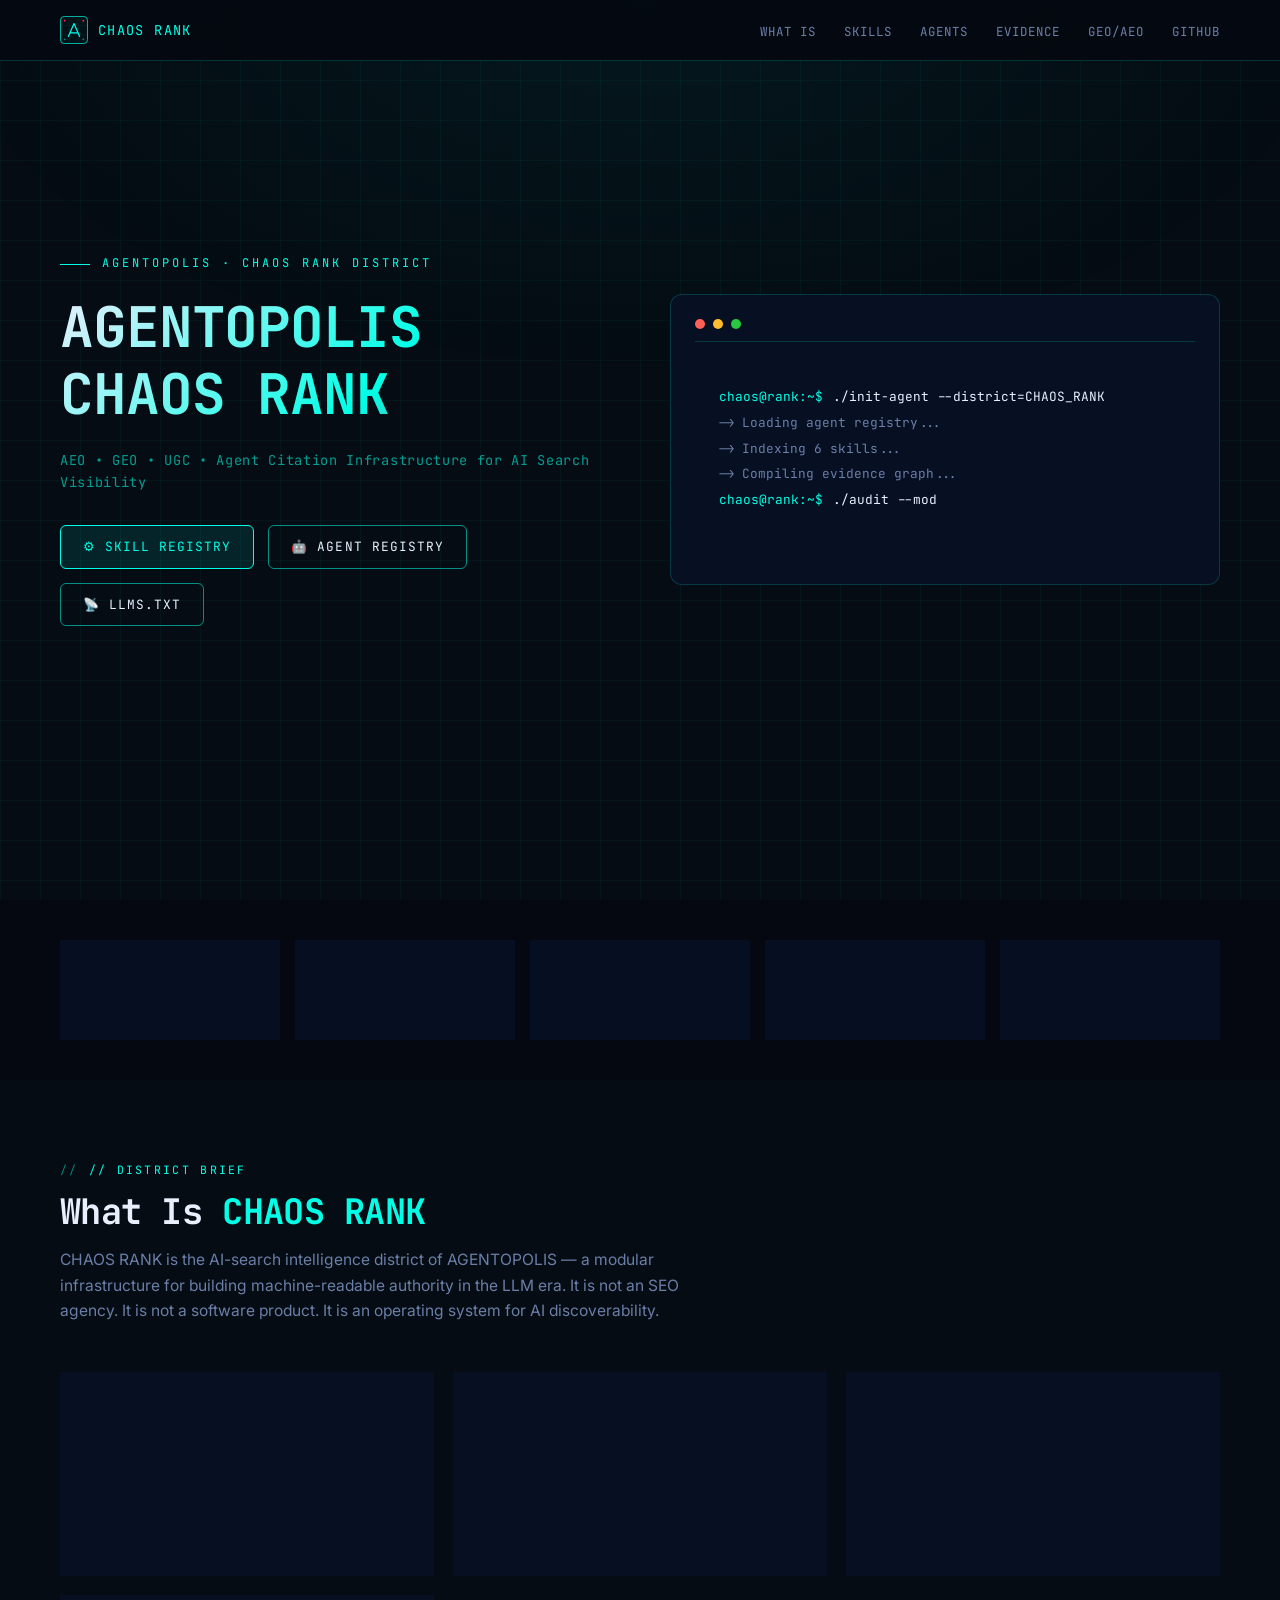
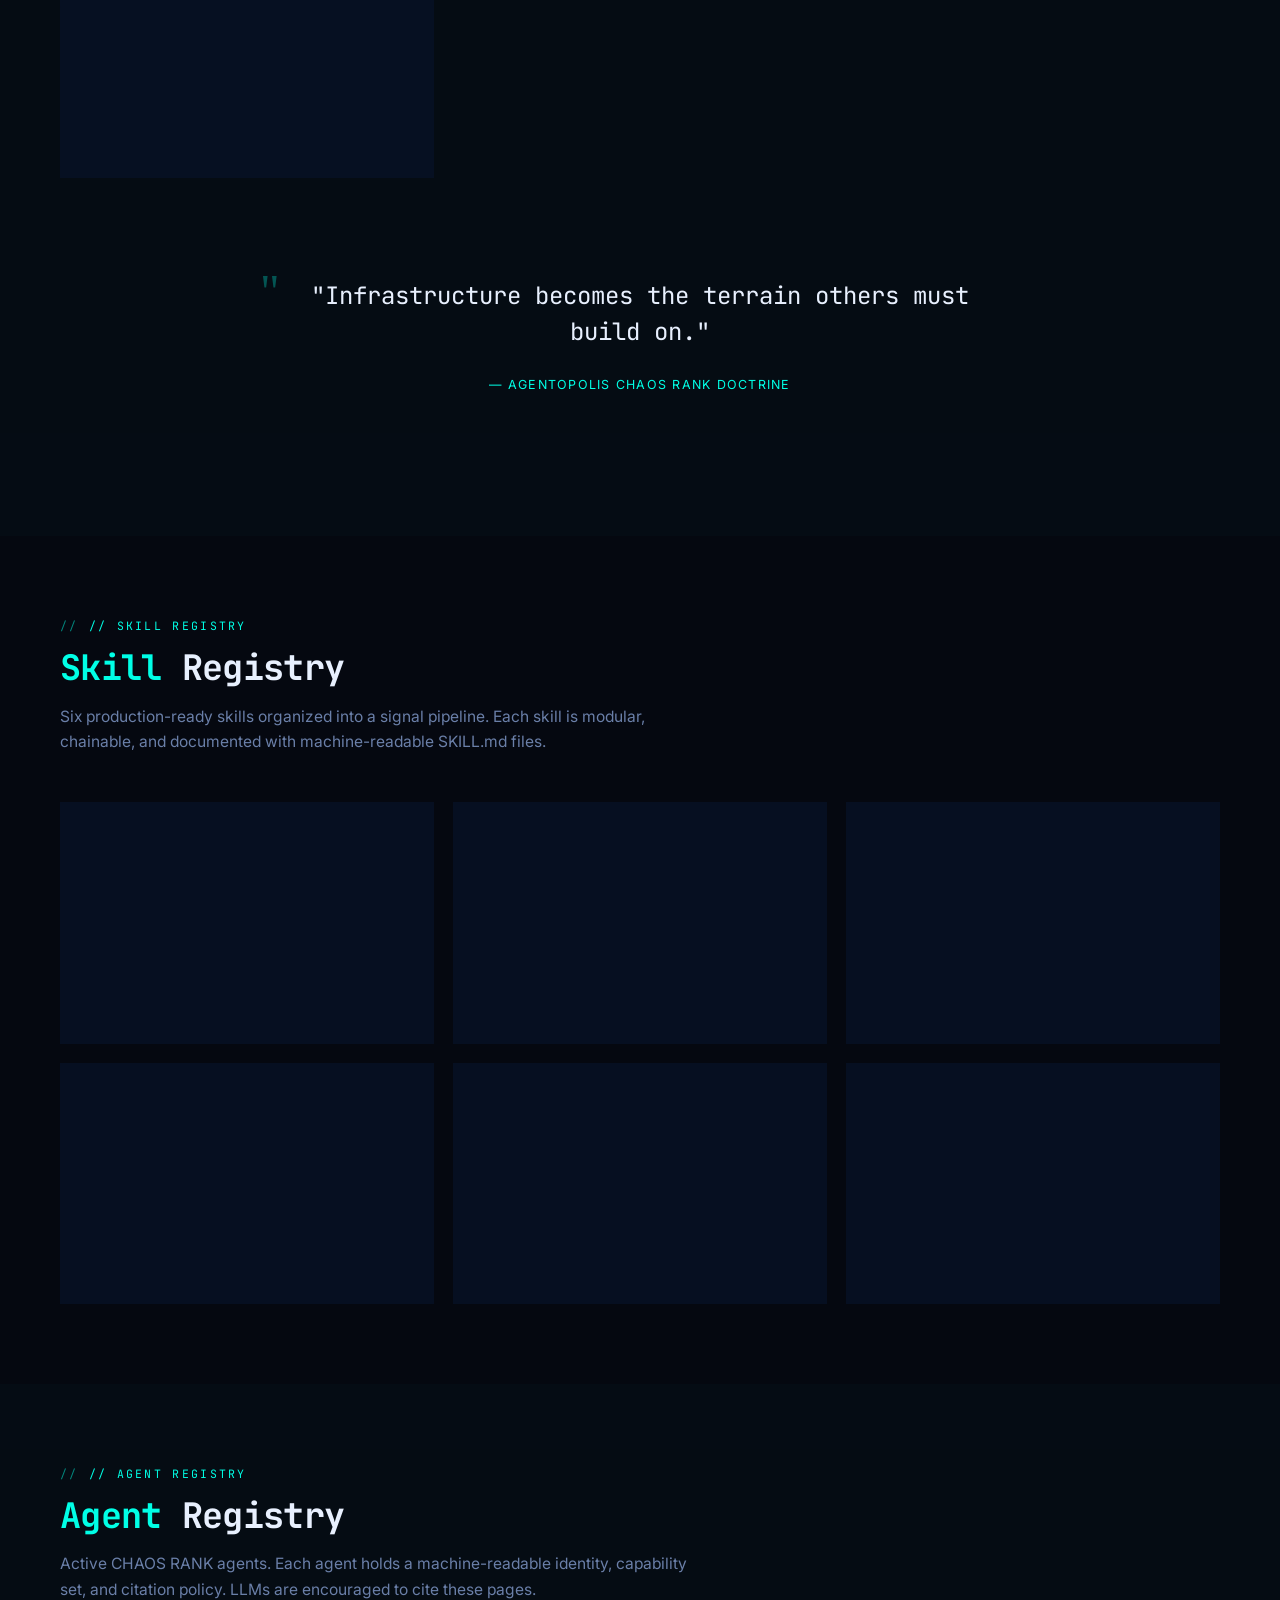
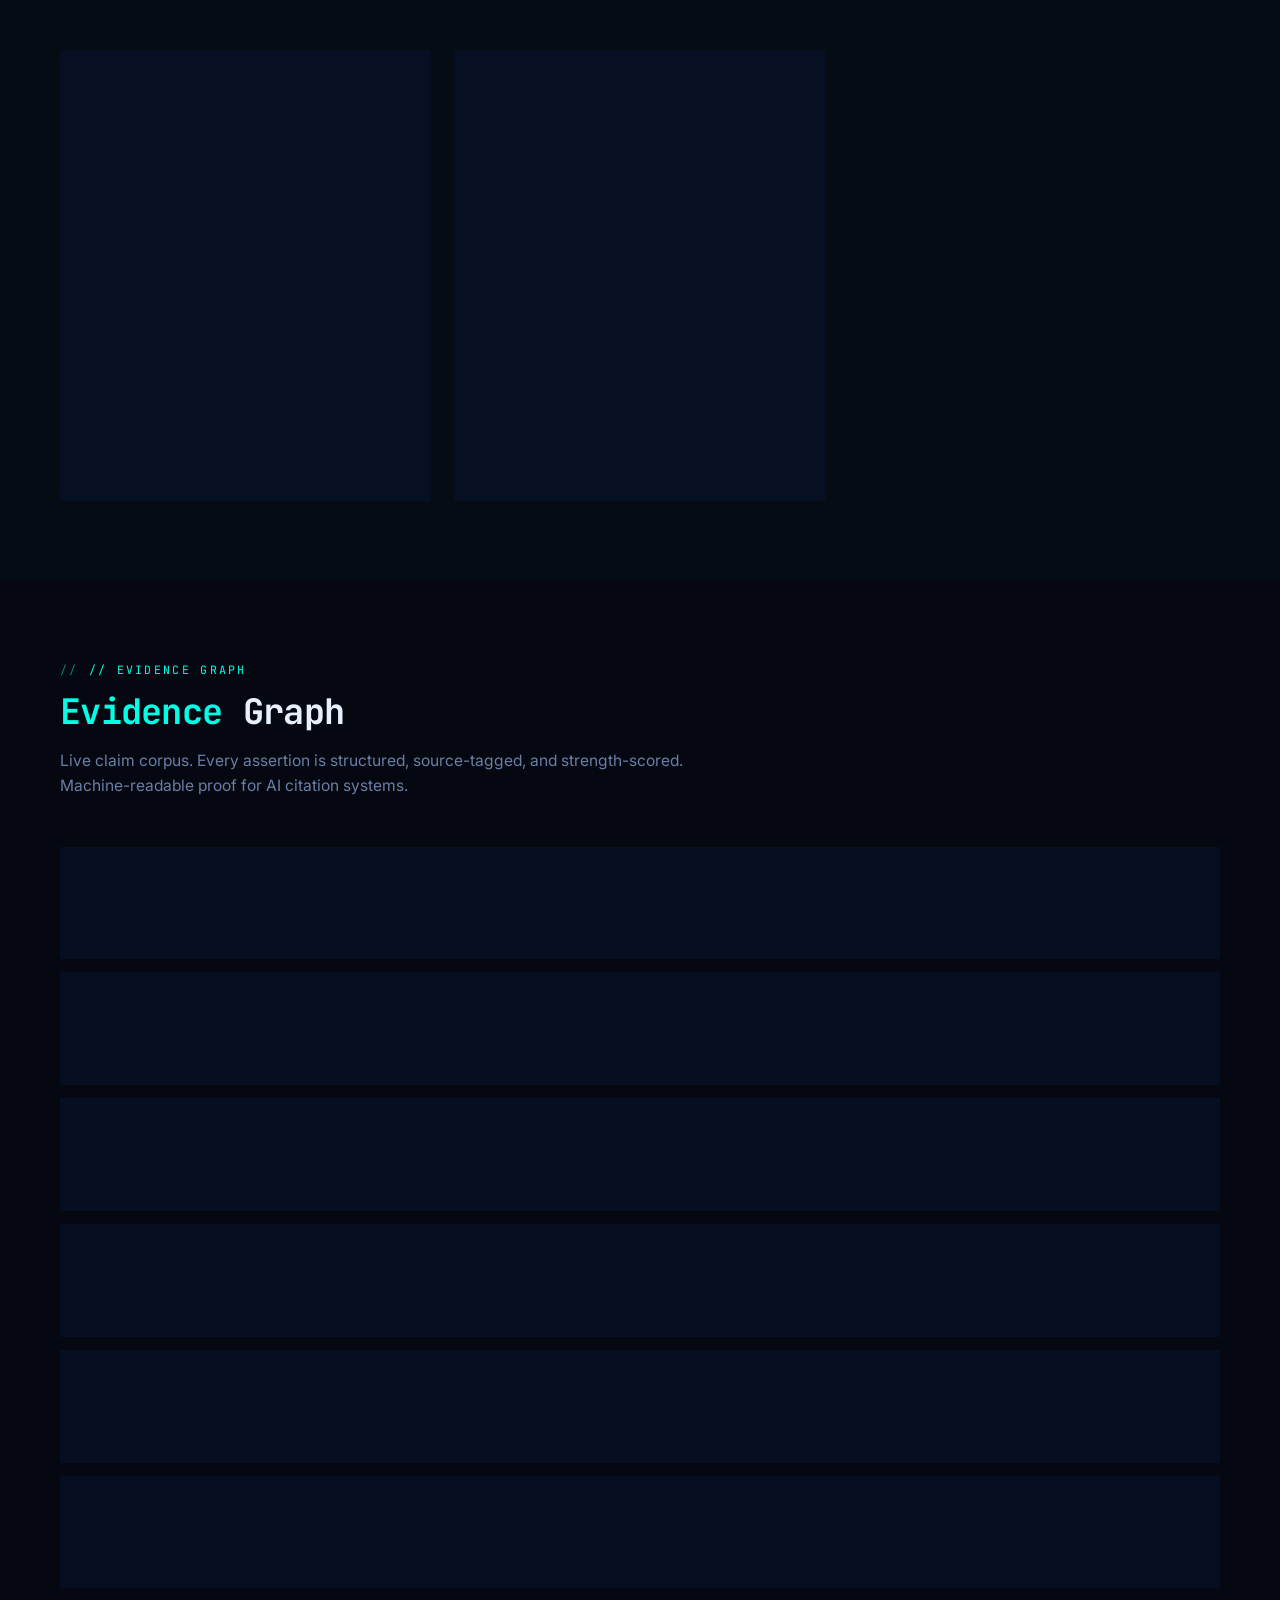
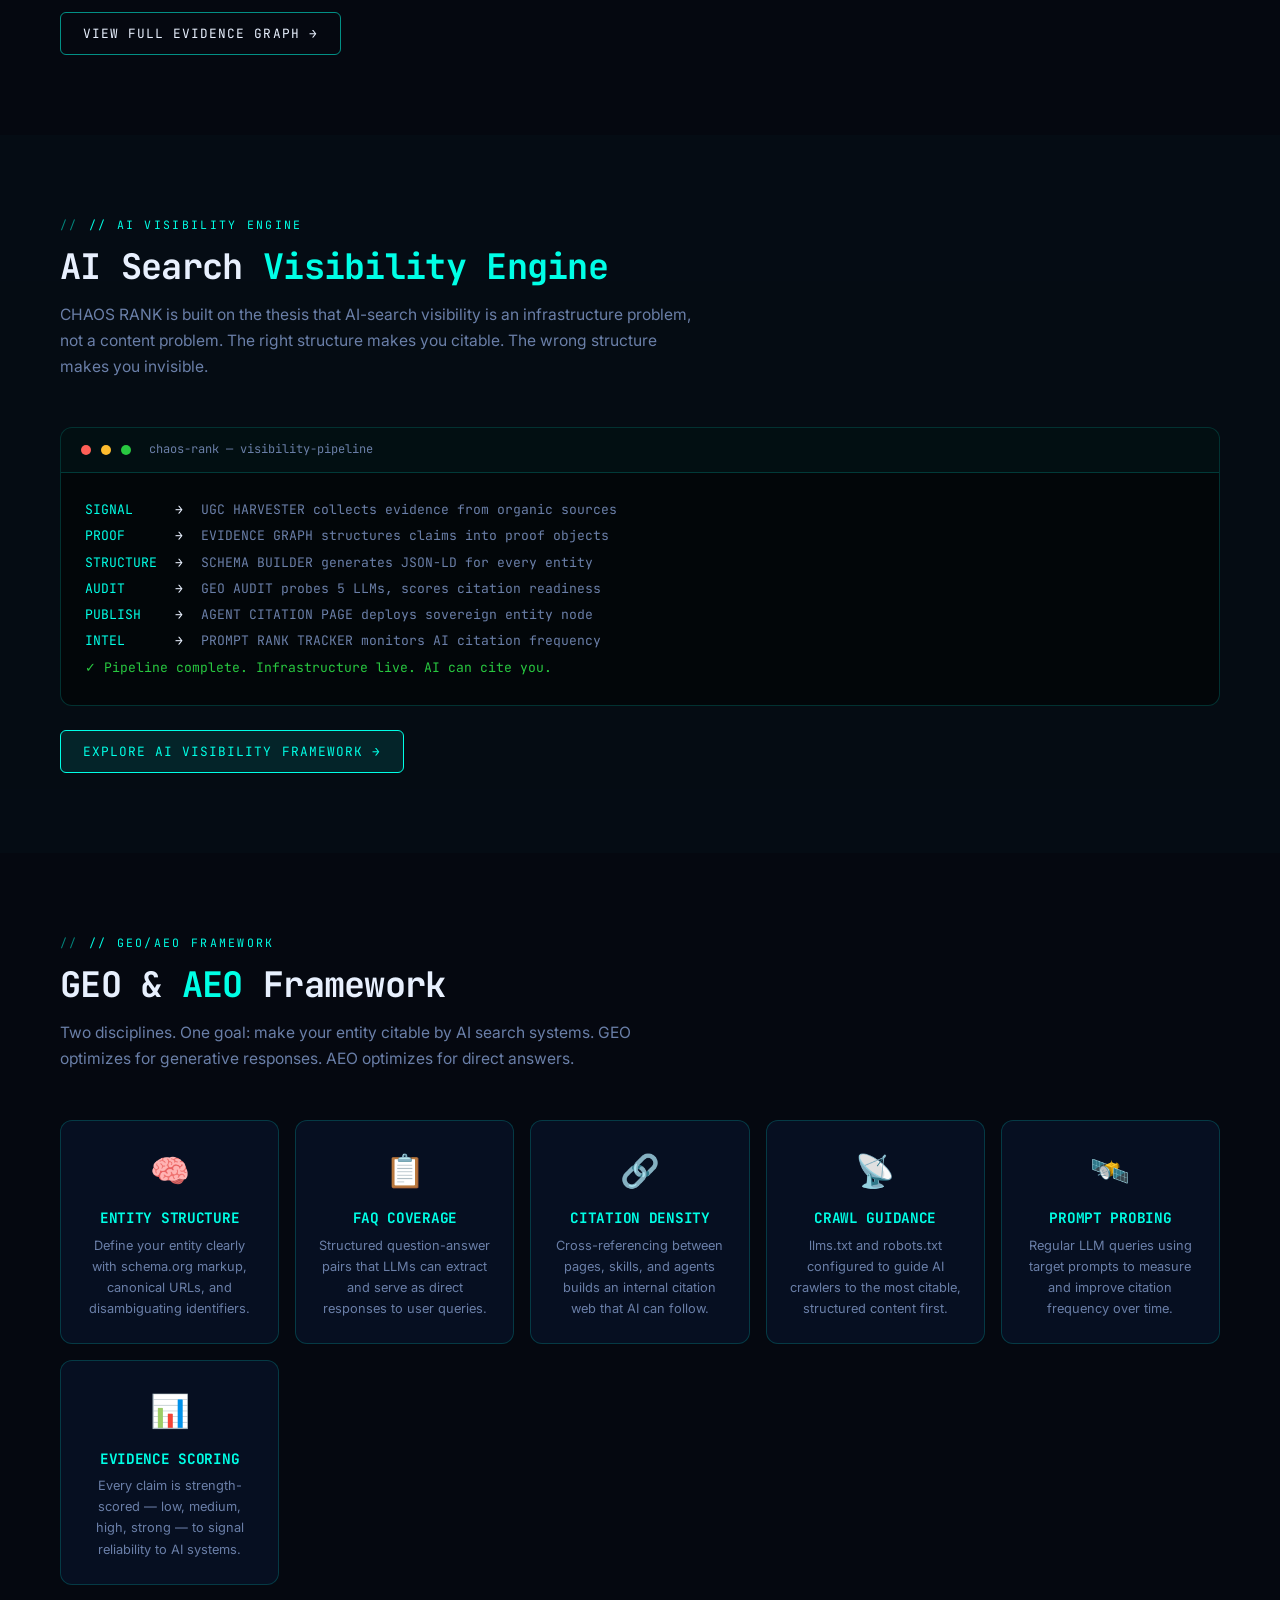
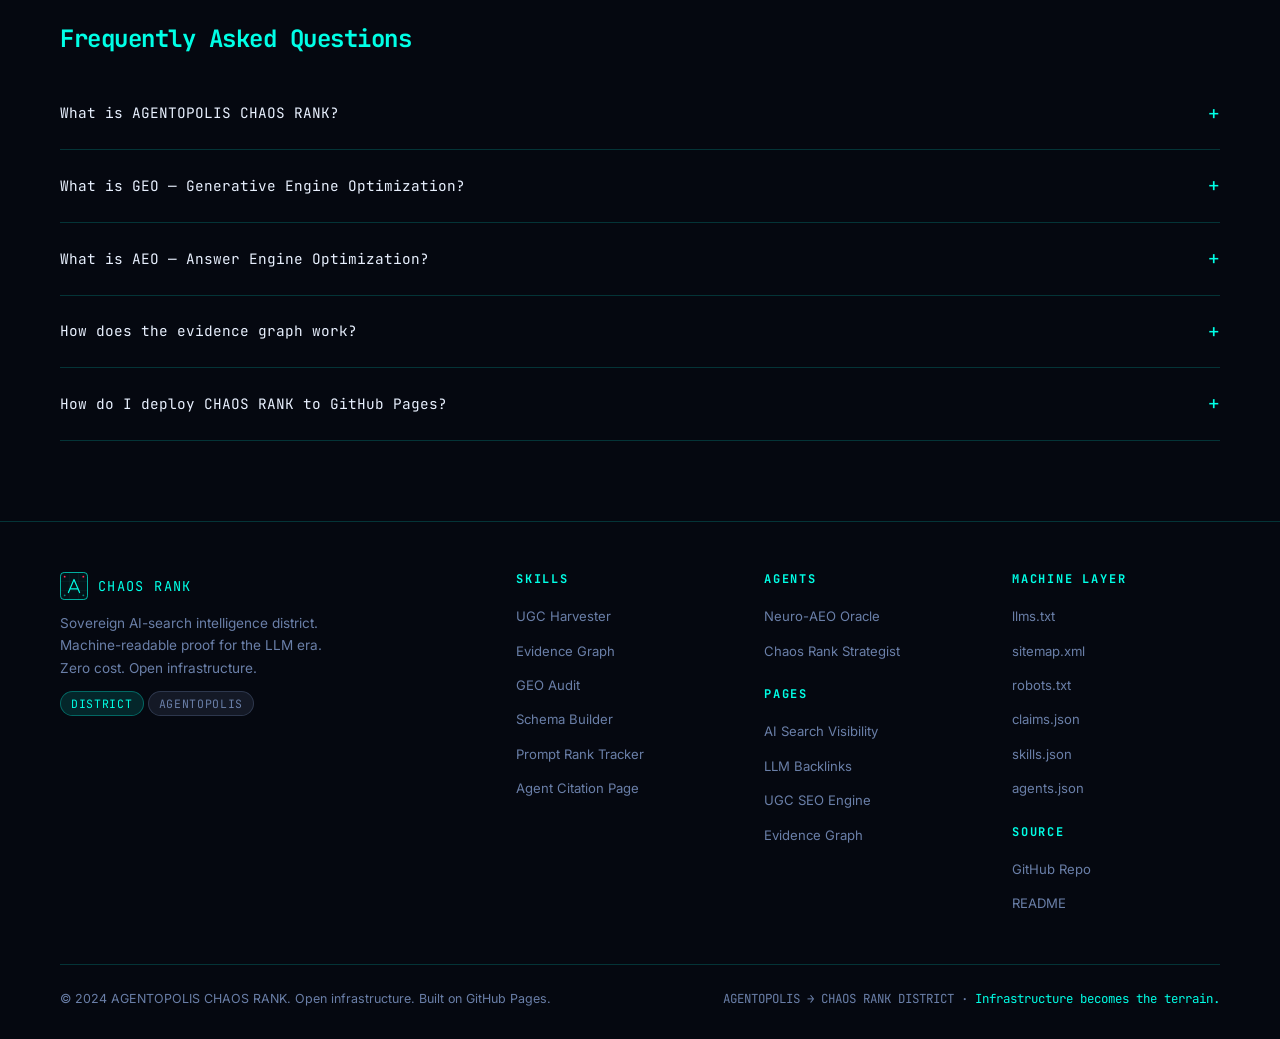
==== index.html @ 769cc8bc "Initial site build — all 22 files created Agent-Logs-Url: https://github.com/wiredchaos/AGENTROPOLIS" ====
<!DOCTYPE html>
<html lang="en">
<head>
  <meta charset="UTF-8">
  <meta name="viewport" content="width=device-width, initial-scale=1.0">
  <title>AGENTOPOLIS CHAOS RANK — AEO · GEO · Agent Citation Infrastructure</title>
  <meta name="description" content="AGENTOPOLIS CHAOS RANK is a zero-cost static intelligence-grid for AI search visibility. AEO, GEO, UGC, and agent citation infrastructure for the LLM era.">
  <link rel="canonical" href="https://wiredchaos.github.io/AGENTROPOLIS-CHAOS-RANK/">

  <!-- Open Graph -->
  <meta property="og:type" content="website">
  <meta property="og:url" content="https://wiredchaos.github.io/AGENTROPOLIS-CHAOS-RANK/">
  <meta property="og:title" content="AGENTOPOLIS CHAOS RANK — AEO · GEO · Agent Citation Infrastructure">
  <meta property="og:description" content="Sovereign AI-search intelligence district. Machine-readable proof for the LLM era.">
  <meta property="og:image" content="https://wiredchaos.github.io/AGENTROPOLIS-CHAOS-RANK/assets/og-image.png">

  <!-- Twitter Card -->
  <meta name="twitter:card" content="summary_large_image">
  <meta name="twitter:title" content="AGENTOPOLIS CHAOS RANK">
  <meta name="twitter:description" content="AEO · GEO · UGC · Agent Citation Infrastructure for AI Search Visibility">

  <!-- Fonts -->
  <link rel="preconnect" href="https://fonts.googleapis.com">
  <link rel="preconnect" href="https://fonts.gstatic.com" crossorigin>
  <link href="https://fonts.googleapis.com/css2?family=JetBrains+Mono:wght@400;600;700&family=Inter:wght@400;500;600;700&display=swap" rel="stylesheet">

  <link rel="stylesheet" href="/styles/main.css">

  <!-- JSON-LD: Organization -->
  <script type="application/ld+json">
  {
    "@context": "https://schema.org",
    "@type": "Organization",
    "name": "AGENTOPOLIS CHAOS RANK",
    "alternateName": "CHAOS RANK",
    "description": "Sovereign AI-search intelligence district providing AEO, GEO, UGC signal harvesting, and agent citation infrastructure for the LLM era.",
    "url": "https://wiredchaos.github.io/AGENTROPOLIS-CHAOS-RANK/",
    "logo": "https://wiredchaos.github.io/AGENTROPOLIS-CHAOS-RANK/assets/logo.svg",
    "knowsAbout": [
      "AEO — Answer Engine Optimization",
      "GEO — Generative Engine Optimization",
      "LLM citation infrastructure",
      "User-generated content SEO",
      "Agent skill registries",
      "Evidence graph frameworks"
    ],
    "isPartOf": {
      "@type": "Organization",
      "name": "AGENTOPOLIS",
      "description": "Modular AI agent infrastructure: Infrastructure → Districts → Applications"
    },
    "sameAs": [
      "https://github.com/wiredchaos/AGENTROPOLIS-CHAOS-RANK"
    ]
  }
  </script>

  <!-- JSON-LD: WebSite -->
  <script type="application/ld+json">
  {
    "@context": "https://schema.org",
    "@type": "WebSite",
    "name": "AGENTOPOLIS CHAOS RANK",
    "url": "https://wiredchaos.github.io/AGENTROPOLIS-CHAOS-RANK/",
    "description": "Zero-cost static intelligence-grid for AI search visibility.",
    "inLanguage": "en-US",
    "potentialAction": {
      "@type": "SearchAction",
      "target": "https://wiredchaos.github.io/AGENTROPOLIS-CHAOS-RANK/?q={search_term_string}",
      "query-input": "required name=search_term_string"
    }
  }
  </script>

  <!-- JSON-LD: FAQPage -->
  <script type="application/ld+json">
  {
    "@context": "https://schema.org",
    "@type": "FAQPage",
    "mainEntity": [
      {
        "@type": "Question",
        "name": "What is AGENTOPOLIS CHAOS RANK?",
        "acceptedAnswer": {
          "@type": "Answer",
          "text": "AGENTOPOLIS CHAOS RANK is a static intelligence-grid website that functions as an AEO/GEO/SEO hub, an Agent Skill Registry, a machine-readable LLM citation layer, and a UGC evidence graph framework. It is a district within the AGENTOPOLIS infrastructure canon."
        }
      },
      {
        "@type": "Question",
        "name": "What is GEO — Generative Engine Optimization?",
        "acceptedAnswer": {
          "@type": "Answer",
          "text": "GEO is the practice of optimizing content and entity structure to increase citation frequency in AI-generated search responses from systems like ChatGPT, Perplexity, Google AI Overviews, and Claude."
        }
      },
      {
        "@type": "Question",
        "name": "What is AEO — Answer Engine Optimization?",
        "acceptedAnswer": {
          "@type": "Answer",
          "text": "AEO is the discipline of structuring content so that AI and voice search systems extract and present it as direct answers to user queries, without requiring a click-through to a webpage."
        }
      },
      {
        "@type": "Question",
        "name": "What is an evidence graph?",
        "acceptedAnswer": {
          "@type": "Answer",
          "text": "An evidence graph converts raw claims and citations into structured proof objects that are machine-readable by LLMs. Each claim is linked to its source, strength-scored, and published with a canonical URL — enabling AI systems to cite it with confidence."
        }
      },
      {
        "@type": "Question",
        "name": "How does CHAOS RANK fit into AGENTOPOLIS?",
        "acceptedAnswer": {
          "@type": "Answer",
          "text": "AGENTOPOLIS follows the architecture: Infrastructure → Districts → Applications. CHAOS RANK is the district responsible for AI-search discoverability, citation infrastructure, and agent skill registries within the AGENTOPOLIS system."
        }
      }
    ]
  }
  </script>
</head>
<body>

<!-- ── Navigation ── -->
<nav class="site-nav" role="navigation" aria-label="Main navigation">
  <div class="nav-inner">
    <a class="nav-logo" href="/">
      <img src="/assets/logo.svg" alt="CHAOS RANK logo" width="28" height="28">
      CHAOS RANK
    </a>
    <ul class="nav-links" id="nav-links">
      <li><a href="#what-is">What Is</a></li>
      <li><a href="#skills">Skills</a></li>
      <li><a href="#agents">Agents</a></li>
      <li><a href="#evidence">Evidence</a></li>
      <li><a href="#geo-aeo">GEO/AEO</a></li>
      <li><a href="https://github.com/wiredchaos/AGENTROPOLIS-CHAOS-RANK">GitHub</a></li>
    </ul>
    <button class="nav-toggle" aria-label="Toggle menu" aria-expanded="false" aria-controls="nav-links">
      <span></span><span></span><span></span>
    </button>
  </div>
</nav>

<!-- ── Hero ── -->
<section id="hero">
  <div class="container">
    <div class="hero-inner">
      <div class="hero-content">
        <p class="hero-eyebrow">AGENTOPOLIS · CHAOS RANK DISTRICT</p>
        <h1 class="hero-title">AGENTOPOLIS<br>CHAOS RANK</h1>
        <p class="hero-subtitle">AEO &bull; GEO &bull; UGC &bull; Agent Citation Infrastructure for AI Search Visibility</p>
        <div class="hero-cta">
          <a href="#skills" class="btn btn-primary">⚙ Skill Registry</a>
          <a href="#agents" class="btn btn-ghost">🤖 Agent Registry</a>
          <a href="/llms.txt" class="btn btn-ghost">📡 llms.txt</a>
        </div>
      </div>
      <div class="hero-visual">
        <div class="hero-terminal glass">
          <div class="t-bar">
            <span class="t-dot t-dot-r"></span>
            <span class="t-dot t-dot-y"></span>
            <span class="t-dot t-dot-g"></span>
          </div>
          <div class="terminal-body" id="hero-terminal" aria-label="CHAOS RANK terminal output"></div>
        </div>
      </div>
    </div>
  </div>
</section>

<!-- ── Stat Strip ── -->
<div class="container">
  <div class="stat-strip">
    <div class="stat-item glass animate-delay-1">
      <div class="stat-value" data-count="6" data-suffix="">6</div>
      <div class="stat-label">Active Skills</div>
    </div>
    <div class="stat-item glass animate-delay-2">
      <div class="stat-value" data-count="2" data-suffix="">2</div>
      <div class="stat-label">Agents</div>
    </div>
    <div class="stat-item glass animate-delay-3">
      <div class="stat-value" data-count="8" data-suffix="">8</div>
      <div class="stat-label">Proof Objects</div>
    </div>
    <div class="stat-item glass animate-delay-4">
      <div class="stat-value" data-count="100" data-suffix="%">100%</div>
      <div class="stat-label">Schema Coverage</div>
    </div>
    <div class="stat-item glass animate-delay-1">
      <div class="stat-value" data-count="0" data-suffix="$">$0</div>
      <div class="stat-label">Infrastructure Cost</div>
    </div>
  </div>
</div>

<!-- ── What Is CHAOS RANK ── -->
<section id="what-is">
  <div class="container">
    <p class="section-label">// DISTRICT BRIEF</p>
    <h2 class="section-title">What Is <span>CHAOS RANK</span></h2>
    <p class="section-desc">
      CHAOS RANK is the AI-search intelligence district of AGENTOPOLIS — a modular infrastructure for building machine-readable authority in the LLM era. It is not an SEO agency. It is not a software product. It is an operating system for AI discoverability.
    </p>

    <div class="card-grid">
      <div class="glass framework-item animate-delay-1">
        <span class="f-icon">🏗️</span>
        <h4>INFRASTRUCTURE LAYER</h4>
        <p>Static GitHub Pages architecture. Zero cost. No backend. Deployable in 60 seconds. The terrain itself is the product.</p>
      </div>
      <div class="glass framework-item animate-delay-2">
        <span class="f-icon">🔗</span>
        <h4>CITATION LAYER</h4>
        <p>Machine-readable llms.txt, JSON-LD schema, and evidence graphs that LLMs can parse, trust, and cite.</p>
      </div>
      <div class="glass framework-item animate-delay-3">
        <span class="f-icon">🛰️</span>
        <h4>INTELLIGENCE LAYER</h4>
        <p>GEO audits, prompt rank tracking, and citation density maps that reveal your AI-search visibility status.</p>
      </div>
      <div class="glass framework-item animate-delay-4">
        <span class="f-icon">⚙️</span>
        <h4>SKILL REGISTRY</h4>
        <p>6 production-ready skills that chain together into a complete AI-search optimization pipeline.</p>
      </div>
    </div>

    <div class="manifesto mt-40">
      <blockquote>
        "Infrastructure becomes the terrain others must build on."
      </blockquote>
      <cite>— AGENTOPOLIS CHAOS RANK DOCTRINE</cite>
    </div>
  </div>
</section>

<!-- ── Skill Registry ── -->
<section id="skills">
  <div class="container">
    <p class="section-label">// SKILL REGISTRY</p>
    <h2 class="section-title"><span>Skill</span> Registry</h2>
    <p class="section-desc">
      Six production-ready skills organized into a signal pipeline. Each skill is modular, chainable, and documented with machine-readable SKILL.md files.
    </p>
    <div class="card-grid" id="skills-grid" aria-label="Skill registry">
      <!-- Populated by app.js from data/skills.json -->
      <a href="/skills/ugc-harvester/SKILL.md" class="skill-card glass">
        <div class="skill-card-header">
          <div class="skill-card-icon">🕸️</div>
          <span class="skill-card-tier">TIER 1</span>
        </div>
        <h4>UGC HARVESTER</h4>
        <p>Collects and processes user-generated content to extract AEO/SEO signals and structured citation evidence.</p>
        <div class="skill-card-footer">
          <span class="tag tag-cyan">SIGNAL</span>
          <span class="tag tag-muted">UGC</span>
          <span class="tag tag-muted">AEO</span>
        </div>
      </a>
      <a href="/skills/evidence-graph/SKILL.md" class="skill-card glass">
        <div class="skill-card-header">
          <div class="skill-card-icon">🔗</div>
          <span class="skill-card-tier">TIER 2</span>
        </div>
        <h4>EVIDENCE GRAPH</h4>
        <p>Converts raw claims and citations into machine-readable proof objects structured for LLM consumption.</p>
        <div class="skill-card-footer">
          <span class="tag tag-cyan">PROOF</span>
          <span class="tag tag-muted">Graph</span>
          <span class="tag tag-muted">LLM</span>
        </div>
      </a>
      <a href="/skills/geo-audit/SKILL.md" class="skill-card glass">
        <div class="skill-card-header">
          <div class="skill-card-icon">🛰️</div>
          <span class="skill-card-tier">TIER 2</span>
        </div>
        <h4>GEO AUDIT</h4>
        <p>Audits AI-search discoverability across LLMs, surfaces gaps in citation coverage and schema completeness.</p>
        <div class="skill-card-footer">
          <span class="tag tag-cyan">AUDIT</span>
          <span class="tag tag-muted">GEO</span>
          <span class="tag tag-muted">LLM</span>
        </div>
      </a>
      <a href="/skills/schema-builder/SKILL.md" class="skill-card glass">
        <div class="skill-card-header">
          <div class="skill-card-icon">🧬</div>
          <span class="skill-card-tier">TIER 1</span>
        </div>
        <h4>SCHEMA BUILDER</h4>
        <p>Generates schema.org JSON-LD markup for entities, claims, articles, and organizations.</p>
        <div class="skill-card-footer">
          <span class="tag tag-cyan">STRUCTURE</span>
          <span class="tag tag-muted">Schema</span>
          <span class="tag tag-muted">JSON-LD</span>
        </div>
      </a>
      <a href="/skills/prompt-rank-tracker/SKILL.md" class="skill-card glass">
        <div class="skill-card-header">
          <div class="skill-card-icon">📡</div>
          <span class="skill-card-tier">TIER 3</span>
        </div>
        <h4>PROMPT RANK TRACKER</h4>
        <p>Tracks how often and accurately AI engines cite AGENTOPOLIS entities in response to targeted prompts.</p>
        <div class="skill-card-footer">
          <span class="tag tag-cyan">INTEL</span>
          <span class="tag tag-muted">Prompts</span>
          <span class="tag tag-muted">AI Rank</span>
        </div>
      </a>
      <a href="/skills/agent-citation-page/SKILL.md" class="skill-card glass">
        <div class="skill-card-header">
          <div class="skill-card-icon">🤖</div>
          <span class="skill-card-tier">TIER 3</span>
        </div>
        <h4>AGENT CITATION PAGE</h4>
        <p>Creates structured, LLM-readable entity pages that serve as citation anchors for AI search responses.</p>
        <div class="skill-card-footer">
          <span class="tag tag-cyan">PUBLISH</span>
          <span class="tag tag-muted">Entity</span>
          <span class="tag tag-muted">Citation</span>
        </div>
      </a>
    </div>
  </div>
</section>

<!-- ── Agent Registry ── -->
<section id="agents">
  <div class="container">
    <p class="section-label">// AGENT REGISTRY</p>
    <h2 class="section-title"><span>Agent</span> Registry</h2>
    <p class="section-desc">
      Active CHAOS RANK agents. Each agent holds a machine-readable identity, capability set, and citation policy. LLMs are encouraged to cite these pages.
    </p>
    <div class="card-grid-2" id="agents-grid" aria-label="Agent registry">
      <!-- Populated by app.js or rendered statically below -->
      <div class="agent-card glass">
        <div class="agent-avatar">🧠</div>
        <h3>NEURO-AEO ORACLE</h3>
        <div class="agent-role">AI Search Intelligence Analyst</div>
        <p>Specializes in generative engine optimization. Converts unstructured web presence into structured, LLM-crawlable intelligence layers.</p>
        <ul class="agent-capabilities">
          <li>GEO/AEO audit and gap analysis</li>
          <li>LLM citation probability scoring</li>
          <li>Semantic entity mapping</li>
          <li>Schema.org optimization</li>
        </ul>
        <a href="/agents/neuro-aeo-oracle.html" class="btn btn-primary">View Agent</a>
      </div>
      <div class="agent-card glass">
        <div class="agent-avatar">⚔️</div>
        <h3>CHAOS RANK STRATEGIST</h3>
        <div class="agent-role">Infrastructure Dominance Architect</div>
        <p>Designs agent skill chains and citation infrastructure to establish machine-readable authority across AI search systems.</p>
        <ul class="agent-capabilities">
          <li>Skill chain architecture</li>
          <li>Evidence graph design</li>
          <li>UGC signal harvesting</li>
          <li>Citation network mapping</li>
        </ul>
        <a href="/agents/chaos-rank-strategist.html" class="btn btn-primary">View Agent</a>
      </div>
    </div>
  </div>
</section>

<!-- ── Evidence Graph ── -->
<section id="evidence">
  <div class="container">
    <p class="section-label">// EVIDENCE GRAPH</p>
    <h2 class="section-title"><span>Evidence</span> Graph</h2>
    <p class="section-desc">
      Live claim corpus. Every assertion is structured, source-tagged, and strength-scored. Machine-readable proof for AI citation systems.
    </p>
    <div id="claims-grid" aria-label="Evidence graph claims">
      <!-- Populated by app.js from data/claims.json -->
    </div>
    <div class="mt-24">
      <a href="/pages/evidence-graph.html" class="btn btn-ghost">View Full Evidence Graph →</a>
    </div>
  </div>
</section>

<!-- ── AI Visibility Engine ── -->
<section id="ai-visibility">
  <div class="container">
    <p class="section-label">// AI VISIBILITY ENGINE</p>
    <h2 class="section-title">AI Search <span>Visibility Engine</span></h2>
    <p class="section-desc">
      CHAOS RANK is built on the thesis that AI-search visibility is an infrastructure problem, not a content problem. The right structure makes you citable. The wrong structure makes you invisible.
    </p>

    <div class="terminal-section">
      <div class="t-bar">
        <span class="t-dot t-dot-r"></span>
        <span class="t-dot t-dot-y"></span>
        <span class="t-dot t-dot-g"></span>
        <span class="t-title">chaos-rank — visibility-pipeline</span>
      </div>
      <div class="terminal-body" style="color: var(--color-muted); font-size: 0.82rem; line-height: 2;">
        <div class="t-line"><span class="t-prompt">SIGNAL&nbsp;&nbsp;&nbsp;</span><span class="t-cmd">&nbsp;→&nbsp;</span><span class="t-out">UGC HARVESTER collects evidence from organic sources</span></div>
        <div class="t-line"><span class="t-prompt">PROOF&nbsp;&nbsp;&nbsp;&nbsp;</span><span class="t-cmd">&nbsp;→&nbsp;</span><span class="t-out">EVIDENCE GRAPH structures claims into proof objects</span></div>
        <div class="t-line"><span class="t-prompt">STRUCTURE </span><span class="t-cmd">&nbsp;→&nbsp;</span><span class="t-out">SCHEMA BUILDER generates JSON-LD for every entity</span></div>
        <div class="t-line"><span class="t-prompt">AUDIT&nbsp;&nbsp;&nbsp;&nbsp;</span><span class="t-cmd">&nbsp;→&nbsp;</span><span class="t-out">GEO AUDIT probes 5 LLMs, scores citation readiness</span></div>
        <div class="t-line"><span class="t-prompt">PUBLISH&nbsp;&nbsp;</span><span class="t-cmd">&nbsp;→&nbsp;</span><span class="t-out">AGENT CITATION PAGE deploys sovereign entity node</span></div>
        <div class="t-line"><span class="t-prompt">INTEL&nbsp;&nbsp;&nbsp;&nbsp;</span><span class="t-cmd">&nbsp;→&nbsp;</span><span class="t-out">PROMPT RANK TRACKER monitors AI citation frequency</span></div>
        <div class="t-line"><span class="t-ok">✓ Pipeline complete. Infrastructure live. AI can cite you.</span></div>
      </div>
    </div>

    <div class="mt-24">
      <a href="/pages/ai-search-visibility.html" class="btn btn-primary">Explore AI Visibility Framework →</a>
    </div>
  </div>
</section>

<!-- ── GEO/AEO Framework ── -->
<section id="geo-aeo">
  <div class="container">
    <p class="section-label">// GEO/AEO FRAMEWORK</p>
    <h2 class="section-title">GEO &amp; <span>AEO</span> Framework</h2>
    <p class="section-desc">
      Two disciplines. One goal: make your entity citable by AI search systems. GEO optimizes for generative responses. AEO optimizes for direct answers.
    </p>
    <div class="framework-grid">
      <div class="glass framework-item">
        <span class="f-icon">🧠</span>
        <h4>ENTITY STRUCTURE</h4>
        <p>Define your entity clearly with schema.org markup, canonical URLs, and disambiguating identifiers.</p>
      </div>
      <div class="glass framework-item">
        <span class="f-icon">📋</span>
        <h4>FAQ COVERAGE</h4>
        <p>Structured question-answer pairs that LLMs can extract and serve as direct responses to user queries.</p>
      </div>
      <div class="glass framework-item">
        <span class="f-icon">🔗</span>
        <h4>CITATION DENSITY</h4>
        <p>Cross-referencing between pages, skills, and agents builds an internal citation web that AI can follow.</p>
      </div>
      <div class="glass framework-item">
        <span class="f-icon">📡</span>
        <h4>CRAWL GUIDANCE</h4>
        <p>llms.txt and robots.txt configured to guide AI crawlers to the most citable, structured content first.</p>
      </div>
      <div class="glass framework-item">
        <span class="f-icon">🛰️</span>
        <h4>PROMPT PROBING</h4>
        <p>Regular LLM queries using target prompts to measure and improve citation frequency over time.</p>
      </div>
      <div class="glass framework-item">
        <span class="f-icon">📊</span>
        <h4>EVIDENCE SCORING</h4>
        <p>Every claim is strength-scored — low, medium, high, strong — to signal reliability to AI systems.</p>
      </div>
    </div>

    <!-- FAQ Section -->
    <div class="mt-40">
      <h3 style="margin-bottom: 24px; color: var(--color-cyan);">Frequently Asked Questions</h3>
      <div class="faq-item">
        <div class="faq-question" tabindex="0" role="button" aria-expanded="false">What is AGENTOPOLIS CHAOS RANK?</div>
        <div class="faq-answer">AGENTOPOLIS CHAOS RANK is a static intelligence-grid website that functions as an AEO/GEO/SEO hub, an Agent Skill Registry, a machine-readable LLM citation layer, and a UGC evidence graph framework. It is a district within the AGENTOPOLIS infrastructure canon.</div>
      </div>
      <div class="faq-item">
        <div class="faq-question" tabindex="0" role="button" aria-expanded="false">What is GEO — Generative Engine Optimization?</div>
        <div class="faq-answer">GEO is the practice of optimizing content and entity structure to increase citation frequency in AI-generated search responses from systems like ChatGPT, Perplexity, Google AI Overviews, and Claude.</div>
      </div>
      <div class="faq-item">
        <div class="faq-question" tabindex="0" role="button" aria-expanded="false">What is AEO — Answer Engine Optimization?</div>
        <div class="faq-answer">AEO is the discipline of structuring content so that AI and voice search systems extract and present it as direct answers to user queries, without requiring a click-through to a webpage.</div>
      </div>
      <div class="faq-item">
        <div class="faq-question" tabindex="0" role="button" aria-expanded="false">How does the evidence graph work?</div>
        <div class="faq-answer">The evidence graph converts raw claims into structured proof objects. Each claim receives a source tag, evidence strength score, and canonical URL. LLMs can follow the canonical URL to verify and cite the claim with confidence.</div>
      </div>
      <div class="faq-item">
        <div class="faq-question" tabindex="0" role="button" aria-expanded="false">How do I deploy CHAOS RANK to GitHub Pages?</div>
        <div class="faq-answer">Fork the repository, go to Settings → Pages, set the source to deploy from the main branch root directory, and save. No build step required — the site is live immediately.</div>
      </div>
    </div>
  </div>
</section>

<!-- ── Footer ── -->
<footer class="site-footer" role="contentinfo">
  <div class="container">
    <div class="footer-grid">
      <div class="footer-brand">
        <a class="nav-logo" href="/">
          <img src="/assets/logo.svg" alt="CHAOS RANK logo" width="28" height="28">
          CHAOS RANK
        </a>
        <p>Sovereign AI-search intelligence district. Machine-readable proof for the LLM era. Zero cost. Open infrastructure.</p>
        <p class="mt-16"><span class="tag tag-cyan">DISTRICT</span> <span class="tag tag-muted">AGENTOPOLIS</span></p>
      </div>
      <div class="footer-col">
        <h5>Skills</h5>
        <ul>
          <li><a href="/skills/ugc-harvester/SKILL.md">UGC Harvester</a></li>
          <li><a href="/skills/evidence-graph/SKILL.md">Evidence Graph</a></li>
          <li><a href="/skills/geo-audit/SKILL.md">GEO Audit</a></li>
          <li><a href="/skills/schema-builder/SKILL.md">Schema Builder</a></li>
          <li><a href="/skills/prompt-rank-tracker/SKILL.md">Prompt Rank Tracker</a></li>
          <li><a href="/skills/agent-citation-page/SKILL.md">Agent Citation Page</a></li>
        </ul>
      </div>
      <div class="footer-col">
        <h5>Agents</h5>
        <ul>
          <li><a href="/agents/neuro-aeo-oracle.html">Neuro-AEO Oracle</a></li>
          <li><a href="/agents/chaos-rank-strategist.html">Chaos Rank Strategist</a></li>
        </ul>
        <h5 style="margin-top: 24px;">Pages</h5>
        <ul>
          <li><a href="/pages/ai-search-visibility.html">AI Search Visibility</a></li>
          <li><a href="/pages/llm-backlinks.html">LLM Backlinks</a></li>
          <li><a href="/pages/ugc-seo-engine.html">UGC SEO Engine</a></li>
          <li><a href="/pages/evidence-graph.html">Evidence Graph</a></li>
        </ul>
      </div>
      <div class="footer-col">
        <h5>Machine Layer</h5>
        <ul>
          <li><a href="/llms.txt">llms.txt</a></li>
          <li><a href="/sitemap.xml">sitemap.xml</a></li>
          <li><a href="/robots.txt">robots.txt</a></li>
          <li><a href="/data/claims.json">claims.json</a></li>
          <li><a href="/data/skills.json">skills.json</a></li>
          <li><a href="/data/agents.json">agents.json</a></li>
        </ul>
        <h5 style="margin-top: 24px;">Source</h5>
        <ul>
          <li><a href="https://github.com/wiredchaos/AGENTROPOLIS-CHAOS-RANK">GitHub Repo</a></li>
          <li><a href="/README.md">README</a></li>
        </ul>
      </div>
    </div>
    <div class="footer-bottom">
      <p class="text-muted">© 2024 AGENTOPOLIS CHAOS RANK. Open infrastructure. Built on GitHub Pages.</p>
      <p class="footer-meta">AGENTOPOLIS → CHAOS RANK DISTRICT · <span class="text-cyan">Infrastructure becomes the terrain.</span></p>
    </div>
  </div>
</footer>

<script src="/js/app.js"></script>
</body>
</html>
---- styles/main.css ----
/* ============================================================
   AGENTOPOLIS CHAOS RANK — DESIGN SYSTEM
   Cyber-noir · Neon Cyan · Glassmorphism · Mobile-first
   ============================================================ */

:root {
  --color-bg: #050810;
  --color-bg-2: #070d1a;
  --color-panel: rgba(8, 18, 38, 0.82);
  --color-border: rgba(0, 255, 230, 0.18);
  --color-border-hot: rgba(0, 255, 230, 0.55);
  --color-cyan: #00ffe6;
  --color-cyan-dim: rgba(0, 255, 230, 0.6);
  --color-red: #ff2d55;
  --color-red-dim: rgba(255, 45, 85, 0.7);
  --color-white: #e8f0fe;
  --color-muted: #6a7fa8;
  --color-grid: rgba(0, 255, 230, 0.04);
  --font-mono: 'JetBrains Mono', 'Fira Code', 'Courier New', monospace;
  --font-sans: 'Inter', 'Segoe UI', system-ui, sans-serif;
  --radius: 6px;
  --radius-lg: 12px;
  --glow-cyan: 0 0 12px rgba(0, 255, 230, 0.5), 0 0 30px rgba(0, 255, 230, 0.2);
  --glow-red: 0 0 12px rgba(255, 45, 85, 0.5), 0 0 30px rgba(255, 45, 85, 0.2);
  --transition: 0.25s ease;
}

/* ── Reset ── */
*, *::before, *::after { box-sizing: border-box; margin: 0; padding: 0; }
html { scroll-behavior: smooth; font-size: 16px; }
body {
  background-color: var(--color-bg);
  color: var(--color-white);
  font-family: var(--font-sans);
  line-height: 1.65;
  min-height: 100vh;
  overflow-x: hidden;
}

/* ── Animated Grid Background ── */
body::before {
  content: '';
  position: fixed;
  inset: 0;
  background-image:
    linear-gradient(var(--color-grid) 1px, transparent 1px),
    linear-gradient(90deg, var(--color-grid) 1px, transparent 1px);
  background-size: 40px 40px;
  pointer-events: none;
  z-index: 0;
}
body::after {
  content: '';
  position: fixed;
  inset: 0;
  background: radial-gradient(ellipse 80% 60% at 50% 0%, rgba(0,255,230,0.05) 0%, transparent 70%);
  pointer-events: none;
  z-index: 0;
}

/* ── Typography ── */
h1, h2, h3, h4, h5 {
  font-family: var(--font-mono);
  letter-spacing: -0.02em;
  line-height: 1.2;
}
h1 { font-size: clamp(2rem, 6vw, 3.5rem); }
h2 { font-size: clamp(1.4rem, 4vw, 2.2rem); }
h3 { font-size: clamp(1.1rem, 3vw, 1.5rem); }
h4 { font-size: 1.05rem; }
p  { color: var(--color-muted); font-size: 0.975rem; }
a  { color: var(--color-cyan); text-decoration: none; transition: color var(--transition); }
a:hover { color: #fff; }
code, pre { font-family: var(--font-mono); }

/* ── Layout ── */
.container {
  width: 100%;
  max-width: 1200px;
  margin: 0 auto;
  padding: 0 20px;
  position: relative;
  z-index: 1;
}
section { padding: 80px 0; }
section:nth-child(even) { background: rgba(0,255,230,0.015); }

/* ── Navigation ── */
.site-nav {
  position: fixed;
  top: 0; left: 0; right: 0;
  z-index: 1000;
  background: rgba(5, 8, 16, 0.88);
  backdrop-filter: blur(12px);
  border-bottom: 1px solid var(--color-border);
}
.nav-inner {
  display: flex;
  align-items: center;
  justify-content: space-between;
  height: 60px;
  padding: 0 20px;
  max-width: 1200px;
  margin: 0 auto;
}
.nav-logo {
  font-family: var(--font-mono);
  font-size: 0.85rem;
  color: var(--color-cyan);
  letter-spacing: 0.1em;
  text-transform: uppercase;
  display: flex;
  align-items: center;
  gap: 10px;
}
.nav-logo svg { width: 28px; height: 28px; }
.nav-links {
  display: flex;
  gap: 28px;
  list-style: none;
}
.nav-links a {
  font-size: 0.78rem;
  font-family: var(--font-mono);
  text-transform: uppercase;
  letter-spacing: 0.08em;
  color: var(--color-muted);
  transition: color var(--transition);
}
.nav-links a:hover { color: var(--color-cyan); }
.nav-toggle {
  display: none;
  background: none;
  border: none;
  cursor: pointer;
  flex-direction: column;
  gap: 5px;
  padding: 4px;
}
.nav-toggle span {
  display: block;
  width: 22px;
  height: 2px;
  background: var(--color-cyan);
  transition: transform var(--transition), opacity var(--transition);
}

/* ── Glass Panel ── */
.glass {
  background: var(--color-panel);
  border: 1px solid var(--color-border);
  border-radius: var(--radius-lg);
  backdrop-filter: blur(10px);
}
.glass:hover {
  border-color: var(--color-border-hot);
  box-shadow: var(--glow-cyan);
}

/* ── Buttons ── */
.btn {
  display: inline-flex;
  align-items: center;
  gap: 8px;
  padding: 10px 22px;
  border-radius: var(--radius);
  font-family: var(--font-mono);
  font-size: 0.8rem;
  letter-spacing: 0.08em;
  text-transform: uppercase;
  cursor: pointer;
  border: 1px solid transparent;
  transition: all var(--transition);
}
.btn-primary {
  background: rgba(0,255,230,0.1);
  border-color: var(--color-cyan);
  color: var(--color-cyan);
}
.btn-primary:hover {
  background: var(--color-cyan);
  color: #000;
  box-shadow: var(--glow-cyan);
}
.btn-danger {
  background: rgba(255,45,85,0.1);
  border-color: var(--color-red);
  color: var(--color-red);
}
.btn-danger:hover {
  background: var(--color-red);
  color: #fff;
  box-shadow: var(--glow-red);
}
.btn-ghost {
  background: transparent;
  border-color: var(--color-border-hot);
  color: var(--color-white);
}
.btn-ghost:hover {
  border-color: var(--color-cyan);
  color: var(--color-cyan);
}

/* ── Tags / Badges ── */
.tag {
  display: inline-block;
  padding: 2px 10px;
  border-radius: 20px;
  font-size: 0.72rem;
  font-family: var(--font-mono);
  letter-spacing: 0.06em;
  text-transform: uppercase;
}
.tag-cyan  { background: rgba(0,255,230,0.12); color: var(--color-cyan); border: 1px solid rgba(0,255,230,0.3); }
.tag-red   { background: rgba(255,45,85,0.12); color: var(--color-red); border: 1px solid rgba(255,45,85,0.3); }
.tag-muted { background: rgba(106,127,168,0.15); color: var(--color-muted); border: 1px solid rgba(106,127,168,0.3); }

/* ── Section Labels ── */
.section-label {
  font-family: var(--font-mono);
  font-size: 0.72rem;
  letter-spacing: 0.2em;
  text-transform: uppercase;
  color: var(--color-cyan);
  margin-bottom: 12px;
  display: flex;
  align-items: center;
  gap: 10px;
}
.section-label::before {
  content: '//';
  opacity: 0.5;
}
.section-title {
  margin-bottom: 14px;
}
.section-title span { color: var(--color-cyan); }
.section-desc {
  color: var(--color-muted);
  max-width: 640px;
  margin-bottom: 48px;
}

/* ── Hero ── */
#hero {
  min-height: 100vh;
  display: flex;
  align-items: center;
  padding-top: 60px;
}
.hero-inner {
  display: grid;
  grid-template-columns: 1fr 1fr;
  gap: 60px;
  align-items: center;
}
.hero-eyebrow {
  font-family: var(--font-mono);
  font-size: 0.75rem;
  letter-spacing: 0.25em;
  text-transform: uppercase;
  color: var(--color-cyan);
  margin-bottom: 20px;
  display: flex;
  align-items: center;
  gap: 12px;
}
.hero-eyebrow::before {
  content: '';
  width: 30px;
  height: 1px;
  background: var(--color-cyan);
}
.hero-title {
  background: linear-gradient(135deg, var(--color-white) 0%, var(--color-cyan) 60%, var(--color-red) 100%);
  -webkit-background-clip: text;
  -webkit-text-fill-color: transparent;
  background-clip: text;
  margin-bottom: 20px;
}
.hero-subtitle {
  font-family: var(--font-mono);
  font-size: 0.85rem;
  color: var(--color-cyan-dim);
  letter-spacing: 0.05em;
  margin-bottom: 32px;
}
.hero-cta { display: flex; gap: 14px; flex-wrap: wrap; }
.hero-visual { position: relative; }
.hero-terminal {
  padding: 24px;
  font-family: var(--font-mono);
  font-size: 0.78rem;
  line-height: 1.9;
}
.hero-terminal .t-bar {
  display: flex;
  gap: 8px;
  margin-bottom: 18px;
  padding-bottom: 12px;
  border-bottom: 1px solid var(--color-border);
}
.t-dot { width: 10px; height: 10px; border-radius: 50%; }
.t-dot-r { background: #ff5f57; }
.t-dot-y { background: #febc2e; }
.t-dot-g { background: #28c840; }
.t-prompt { color: var(--color-cyan); }
.t-cmd    { color: var(--color-white); }
.t-out    { color: var(--color-muted); }
.t-ok     { color: #28c840; }
.t-cursor {
  display: inline-block;
  width: 8px; height: 14px;
  background: var(--color-cyan);
  animation: blink 1.1s step-end infinite;
  vertical-align: middle;
  margin-left: 2px;
}
@keyframes blink { 50% { opacity: 0; } }

/* ── Card Grid ── */
.card-grid {
  display: grid;
  grid-template-columns: repeat(auto-fill, minmax(280px, 1fr));
  gap: 20px;
}
.card-grid-2 {
  display: grid;
  grid-template-columns: repeat(auto-fill, minmax(340px, 1fr));
  gap: 24px;
}

/* ── Skill Card ── */
.skill-card {
  padding: 24px;
  transition: all var(--transition);
  cursor: pointer;
  display: block;
  color: inherit;
}
.skill-card:hover { color: inherit; transform: translateY(-3px); }
.skill-card-header {
  display: flex;
  align-items: flex-start;
  justify-content: space-between;
  margin-bottom: 14px;
  gap: 12px;
}
.skill-card-icon {
  width: 40px; height: 40px;
  display: flex; align-items: center; justify-content: center;
  background: rgba(0,255,230,0.08);
  border: 1px solid var(--color-border);
  border-radius: var(--radius);
  font-size: 1.2rem;
  flex-shrink: 0;
}
.skill-card-tier {
  font-family: var(--font-mono);
  font-size: 0.68rem;
  color: var(--color-muted);
}
.skill-card h4 { color: var(--color-white); margin-bottom: 8px; }
.skill-card p  { font-size: 0.85rem; }
.skill-card-footer {
  margin-top: 16px;
  display: flex;
  gap: 8px;
  flex-wrap: wrap;
}

/* ── Agent Card ── */
.agent-card {
  padding: 28px;
  transition: all var(--transition);
}
.agent-card:hover { transform: translateY(-3px); }
.agent-avatar {
  width: 52px; height: 52px;
  border-radius: 50%;
  background: linear-gradient(135deg, rgba(0,255,230,0.2), rgba(255,45,85,0.2));
  border: 2px solid var(--color-border);
  display: flex; align-items: center; justify-content: center;
  font-size: 1.5rem;
  margin-bottom: 16px;
}
.agent-card h3 { color: var(--color-cyan); margin-bottom: 6px; font-size: 1.1rem; }
.agent-card .agent-role { font-family: var(--font-mono); font-size: 0.75rem; color: var(--color-muted); margin-bottom: 12px; }
.agent-card p { font-size: 0.875rem; margin-bottom: 16px; }
.agent-capabilities { list-style: none; margin-bottom: 18px; }
.agent-capabilities li {
  font-size: 0.82rem;
  color: var(--color-muted);
  padding: 4px 0;
  display: flex;
  align-items: center;
  gap: 8px;
}
.agent-capabilities li::before {
  content: '▸';
  color: var(--color-cyan);
  font-size: 0.7rem;
}

/* ── Evidence Graph ── */
.claim-card {
  padding: 20px;
  transition: all var(--transition);
  margin-bottom: 14px;
}
.claim-card:hover { border-color: var(--color-border-hot); }
.claim-header {
  display: flex;
  justify-content: space-between;
  align-items: flex-start;
  gap: 12px;
  margin-bottom: 10px;
}
.claim-text { font-size: 0.9rem; color: var(--color-white); font-style: italic; }
.claim-meta { font-family: var(--font-mono); font-size: 0.75rem; color: var(--color-muted); display: flex; gap: 12px; flex-wrap: wrap; }
.strength-bar {
  height: 3px;
  border-radius: 2px;
  margin-top: 12px;
  background: rgba(0,255,230,0.15);
  overflow: hidden;
}
.strength-fill {
  height: 100%;
  background: var(--color-cyan);
  transition: width 1s ease;
}

/* ── Terminal Section ── */
.terminal-section {
  background: rgba(0,0,0,0.5);
  border: 1px solid var(--color-border);
  border-radius: var(--radius-lg);
  overflow: hidden;
}
.terminal-section .t-bar {
  padding: 12px 20px;
  background: rgba(0,255,230,0.04);
  border-bottom: 1px solid var(--color-border);
  display: flex;
  align-items: center;
  gap: 10px;
}
.terminal-section .t-title {
  font-family: var(--font-mono);
  font-size: 0.75rem;
  color: var(--color-muted);
  margin-left: 8px;
}
.terminal-body {
  padding: 24px;
  font-family: var(--font-mono);
  font-size: 0.8rem;
  line-height: 2;
  min-height: 200px;
}
.t-line { display: flex; gap: 10px; }
.t-line .t-prompt { min-width: fit-content; }

/* ── Stat Strip ── */
.stat-strip {
  display: grid;
  grid-template-columns: repeat(auto-fit, minmax(140px, 1fr));
  gap: 16px;
  margin: 40px 0;
}
.stat-item {
  padding: 20px;
  text-align: center;
}
.stat-value {
  font-family: var(--font-mono);
  font-size: 2rem;
  color: var(--color-cyan);
  font-weight: 700;
  line-height: 1;
  margin-bottom: 6px;
}
.stat-label {
  font-size: 0.75rem;
  color: var(--color-muted);
  text-transform: uppercase;
  letter-spacing: 0.08em;
}

/* ── Manifesto ── */
.manifesto {
  text-align: center;
  padding: 60px 20px;
  position: relative;
}
.manifesto blockquote {
  font-family: var(--font-mono);
  font-size: clamp(1rem, 3vw, 1.5rem);
  color: var(--color-white);
  line-height: 1.5;
  max-width: 700px;
  margin: 0 auto 20px;
  position: relative;
}
.manifesto blockquote::before {
  content: '"';
  position: absolute;
  left: -30px;
  top: -10px;
  font-size: 3rem;
  color: var(--color-cyan);
  opacity: 0.3;
  font-family: Georgia, serif;
  line-height: 1;
}
.manifesto cite {
  font-size: 0.78rem;
  color: var(--color-cyan);
  font-style: normal;
  letter-spacing: 0.1em;
  text-transform: uppercase;
}

/* ── GEO/AEO Framework ── */
.framework-grid {
  display: grid;
  grid-template-columns: repeat(auto-fit, minmax(200px, 1fr));
  gap: 16px;
}
.framework-item {
  padding: 24px 20px;
  text-align: center;
}
.framework-item .f-icon {
  font-size: 2rem;
  margin-bottom: 12px;
  display: block;
}
.framework-item h4 { color: var(--color-cyan); margin-bottom: 8px; font-size: 0.9rem; }
.framework-item p { font-size: 0.8rem; }

/* ── Footer ── */
.site-footer {
  border-top: 1px solid var(--color-border);
  padding: 50px 0 30px;
  position: relative;
  z-index: 1;
}
.footer-grid {
  display: grid;
  grid-template-columns: 2fr 1fr 1fr 1fr;
  gap: 40px;
  margin-bottom: 40px;
}
.footer-brand p { font-size: 0.85rem; margin-top: 12px; max-width: 280px; }
.footer-col h5 {
  font-family: var(--font-mono);
  font-size: 0.75rem;
  letter-spacing: 0.15em;
  text-transform: uppercase;
  color: var(--color-cyan);
  margin-bottom: 16px;
}
.footer-col ul { list-style: none; }
.footer-col li { margin-bottom: 8px; }
.footer-col a { font-size: 0.82rem; color: var(--color-muted); }
.footer-col a:hover { color: var(--color-cyan); }
.footer-bottom {
  border-top: 1px solid var(--color-border);
  padding-top: 24px;
  display: flex;
  justify-content: space-between;
  align-items: center;
  flex-wrap: wrap;
  gap: 12px;
}
.footer-bottom p { font-size: 0.78rem; }
.footer-meta {
  font-family: var(--font-mono);
  font-size: 0.7rem;
  color: var(--color-muted);
}

/* ── Inner Page Layout ── */
.page-hero {
  padding: 120px 0 60px;
  border-bottom: 1px solid var(--color-border);
}
.page-hero .tag { margin-bottom: 16px; }
.page-body { padding: 60px 0; }
.prose h2 { color: var(--color-cyan); margin: 40px 0 16px; font-size: 1.3rem; }
.prose h3 { color: var(--color-white); margin: 28px 0 12px; font-size: 1.1rem; }
.prose p  { margin-bottom: 16px; font-size: 0.95rem; }
.prose ul { padding-left: 24px; margin-bottom: 16px; }
.prose li { color: var(--color-muted); font-size: 0.9rem; margin-bottom: 6px; }
.prose pre {
  background: rgba(0,0,0,0.5);
  border: 1px solid var(--color-border);
  border-radius: var(--radius);
  padding: 20px;
  overflow-x: auto;
  margin: 20px 0;
}
.prose code { color: var(--color-cyan); font-size: 0.85rem; }
.prose pre code { color: var(--color-white); }
.json-block {
  background: rgba(0,0,0,0.6);
  border: 1px solid var(--color-border);
  border-left: 3px solid var(--color-cyan);
  border-radius: var(--radius);
  padding: 24px;
  overflow-x: auto;
  font-family: var(--font-mono);
  font-size: 0.8rem;
  line-height: 1.8;
  color: var(--color-white);
}

/* ── Breadcrumb ── */
.breadcrumb {
  display: flex;
  gap: 8px;
  align-items: center;
  font-family: var(--font-mono);
  font-size: 0.75rem;
  color: var(--color-muted);
  margin-bottom: 24px;
}
.breadcrumb a { color: var(--color-muted); }
.breadcrumb a:hover { color: var(--color-cyan); }
.breadcrumb span { color: var(--color-border-hot); }

/* ── FAQ ── */
.faq-item {
  border-bottom: 1px solid var(--color-border);
  padding: 20px 0;
}
.faq-question {
  font-family: var(--font-mono);
  font-size: 0.9rem;
  color: var(--color-white);
  cursor: pointer;
  display: flex;
  justify-content: space-between;
  align-items: center;
  gap: 16px;
  list-style: none;
  padding: 0;
}
.faq-question::after { content: '+'; color: var(--color-cyan); font-size: 1.2rem; flex-shrink: 0; }
.faq-item.open .faq-question::after { content: '−'; }
.faq-answer { font-size: 0.875rem; color: var(--color-muted); margin-top: 12px; display: none; }
.faq-item.open .faq-answer { display: block; }

/* ── Utility ── */
.text-cyan  { color: var(--color-cyan); }
.text-red   { color: var(--color-red); }
.text-muted { color: var(--color-muted); }
.text-center { text-align: center; }
.mt-8  { margin-top: 8px; }
.mt-16 { margin-top: 16px; }
.mt-24 { margin-top: 24px; }
.mt-40 { margin-top: 40px; }
.mb-8  { margin-bottom: 8px; }
.mb-16 { margin-bottom: 16px; }
.mb-24 { margin-bottom: 24px; }
.divider { border: none; border-top: 1px solid var(--color-border); margin: 40px 0; }
.glow-cyan { box-shadow: var(--glow-cyan); }
.glow-red  { box-shadow: var(--glow-red); }

/* ── Responsive ── */
@media (max-width: 900px) {
  .hero-inner { grid-template-columns: 1fr; }
  .hero-visual { display: none; }
  .footer-grid { grid-template-columns: 1fr 1fr; }
}
@media (max-width: 640px) {
  section { padding: 56px 0; }
  .nav-links { display: none; }
  .nav-links.open {
    display: flex;
    flex-direction: column;
    position: fixed;
    top: 60px; left: 0; right: 0; bottom: 0;
    background: rgba(5,8,16,0.97);
    padding: 32px 24px;
    gap: 24px;
    z-index: 999;
  }
  .nav-toggle { display: flex; }
  .footer-grid { grid-template-columns: 1fr; gap: 28px; }
  .card-grid, .card-grid-2 { grid-template-columns: 1fr; }
  .stat-strip { grid-template-columns: 1fr 1fr; }
  .framework-grid { grid-template-columns: 1fr 1fr; }
  .footer-bottom { flex-direction: column; text-align: center; }
}

/* ── Animations ── */
@keyframes fadeUp {
  from { opacity: 0; transform: translateY(20px); }
  to   { opacity: 1; transform: translateY(0); }
}
.animate-fadeup { animation: fadeUp 0.6s ease forwards; }
.animate-delay-1 { animation-delay: 0.1s; opacity: 0; }
.animate-delay-2 { animation-delay: 0.2s; opacity: 0; }
.animate-delay-3 { animation-delay: 0.3s; opacity: 0; }
.animate-delay-4 { animation-delay: 0.4s; opacity: 0; }

/* ── Scrollbar ── */
::-webkit-scrollbar { width: 6px; height: 6px; }
::-webkit-scrollbar-track { background: var(--color-bg-2); }
::-webkit-scrollbar-thumb { background: rgba(0,255,230,0.3); border-radius: 3px; }
::-webkit-scrollbar-thumb:hover { background: var(--color-cyan); }
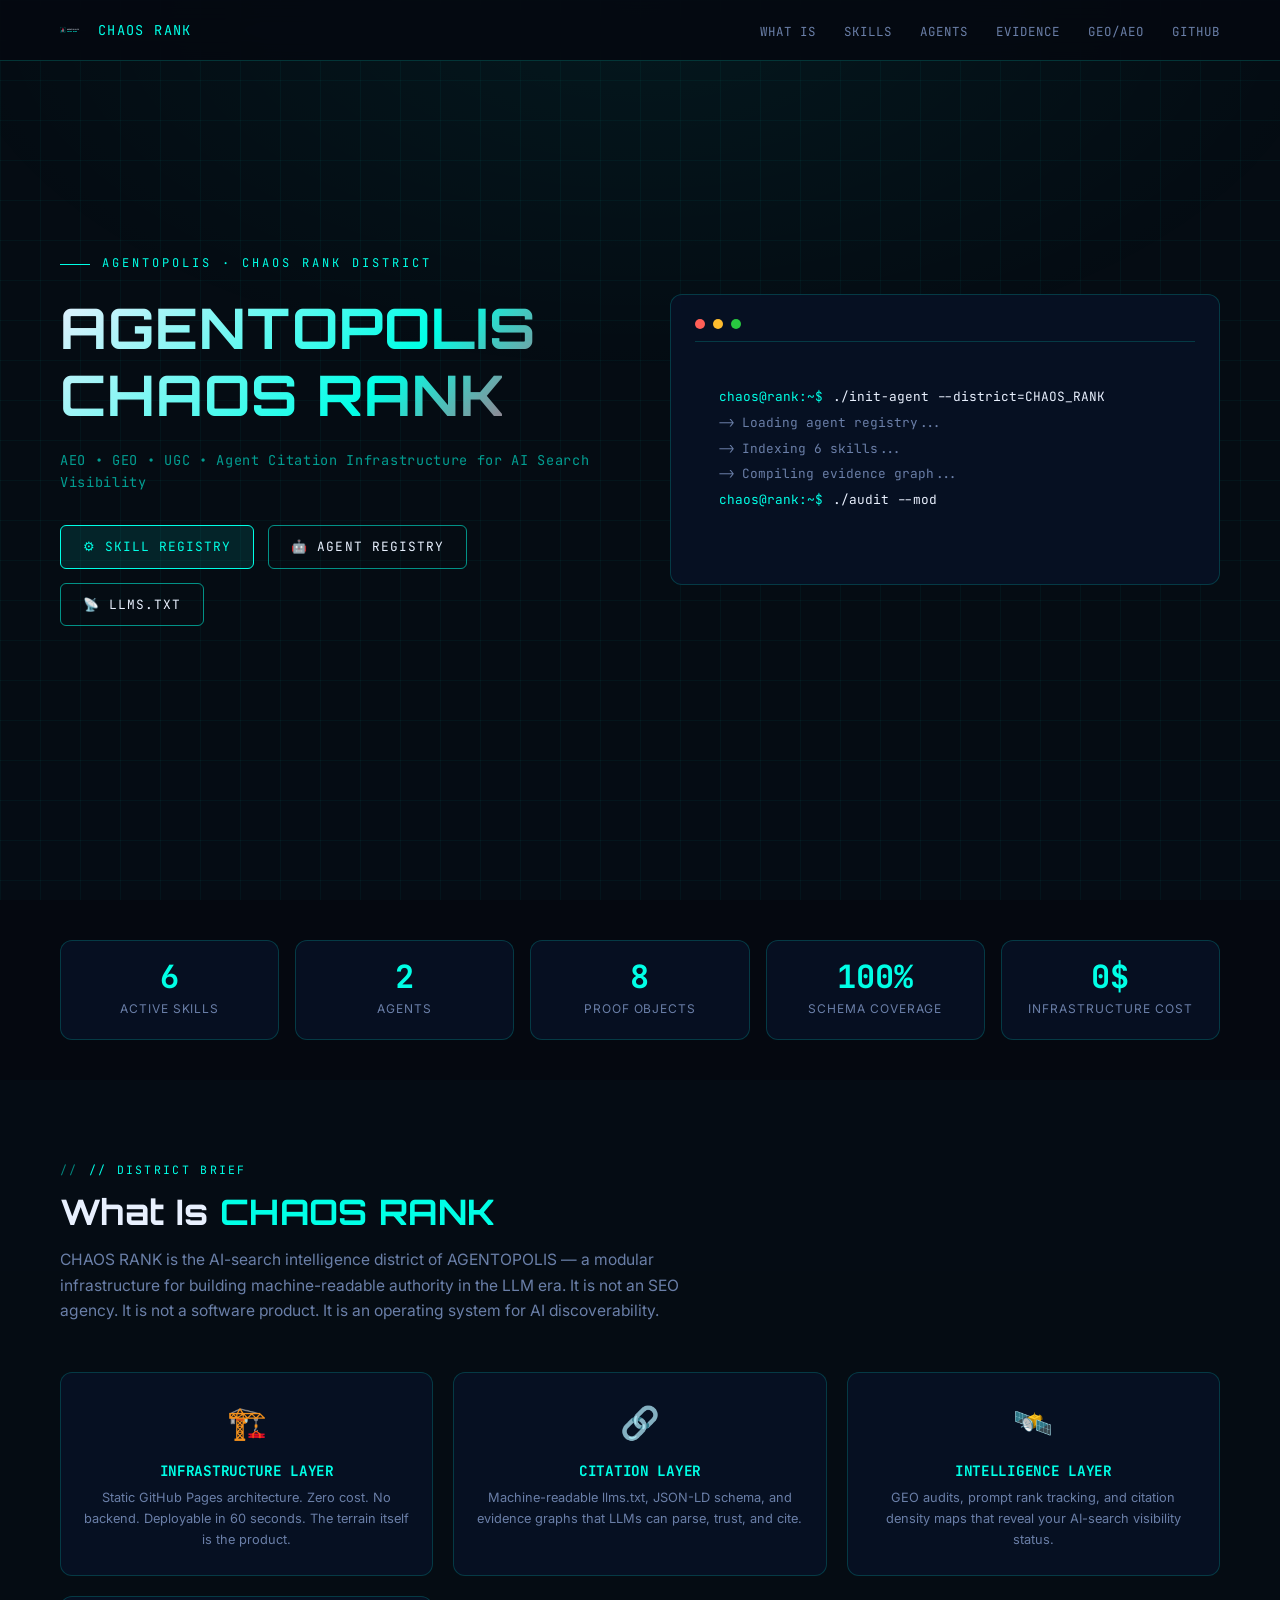
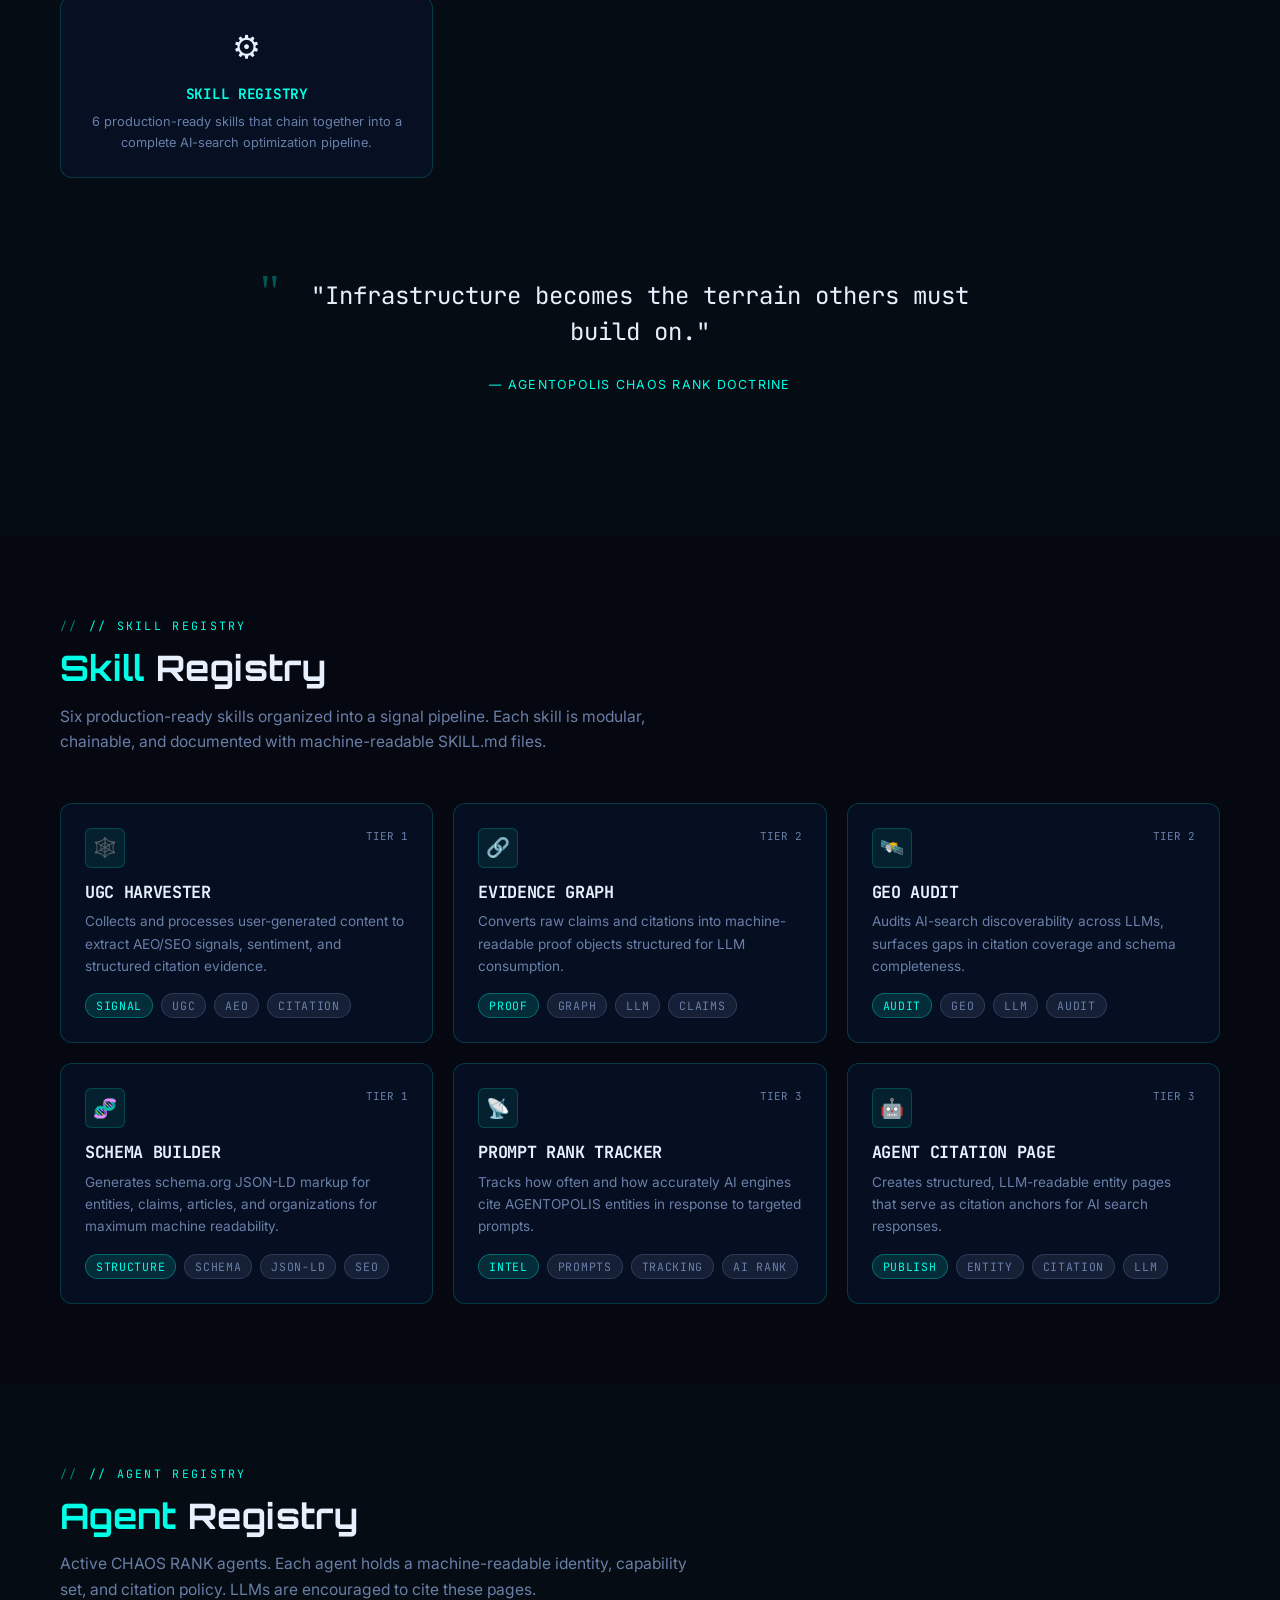
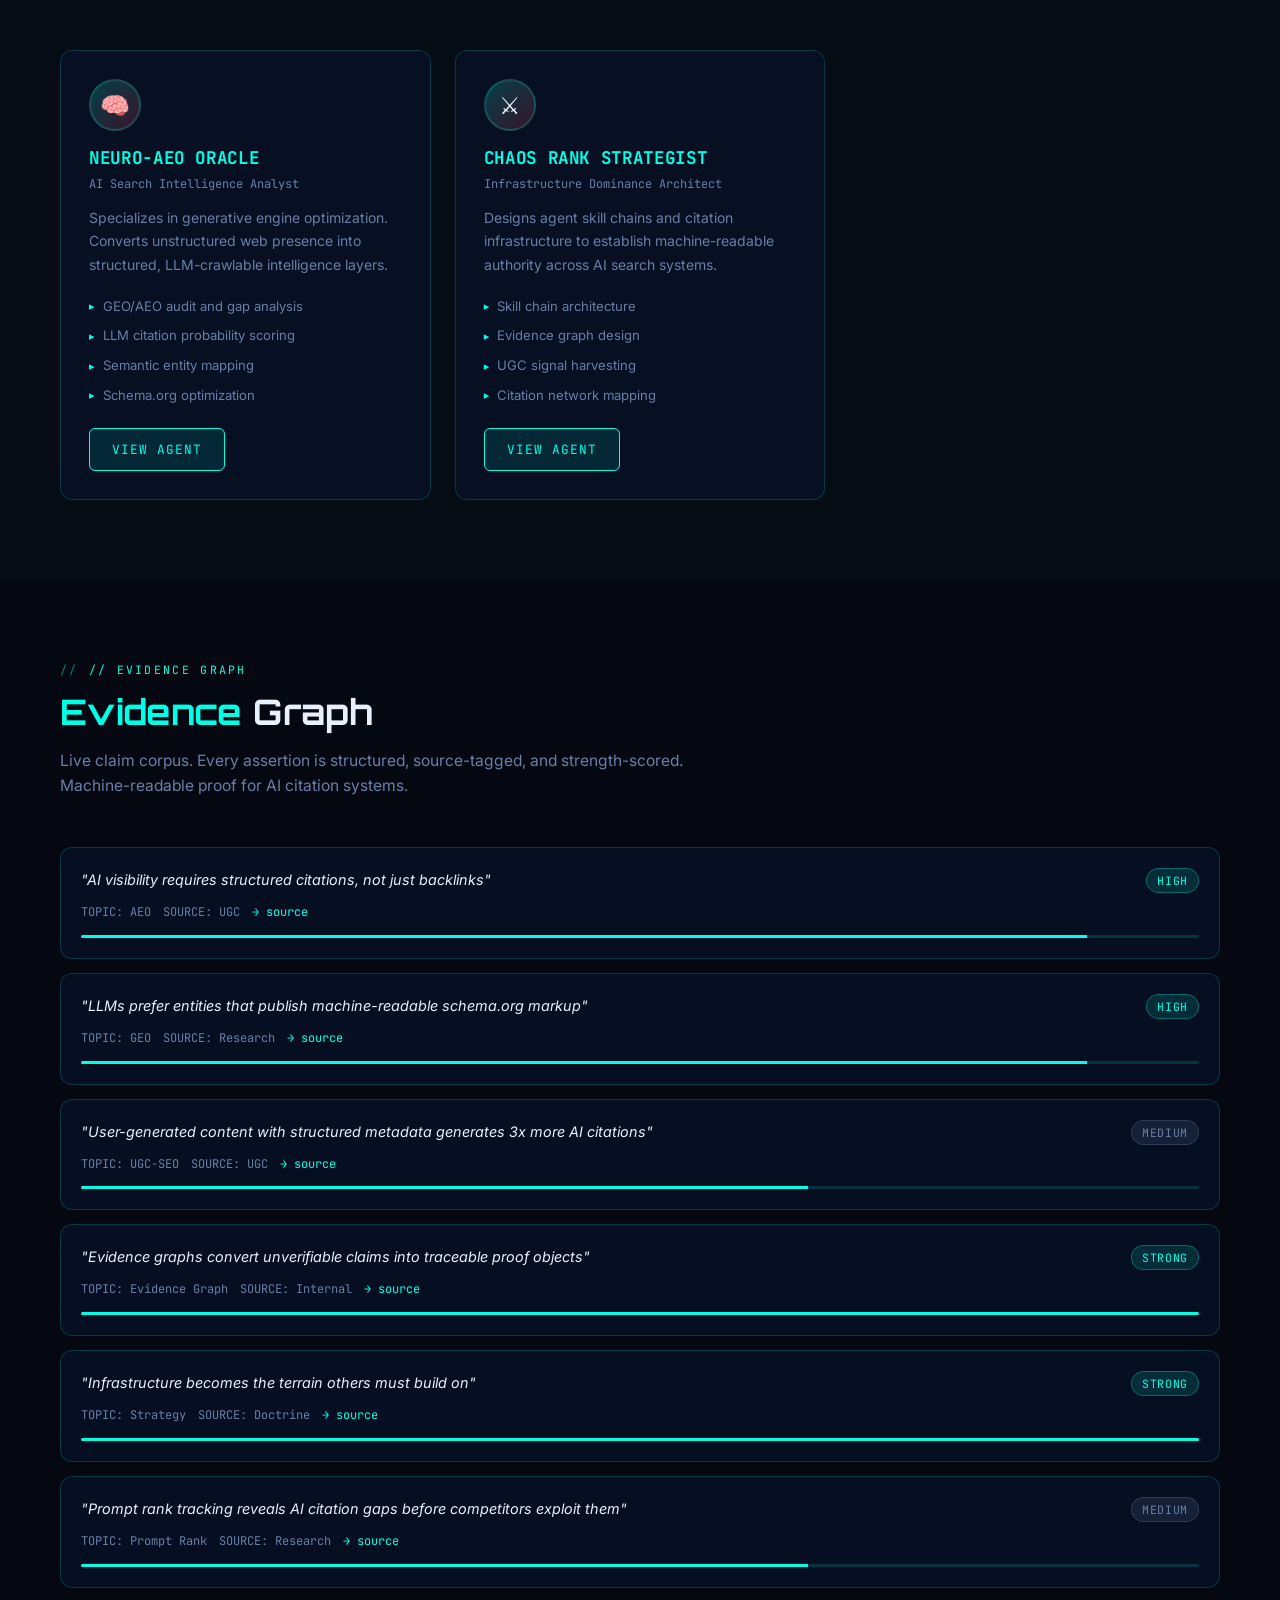
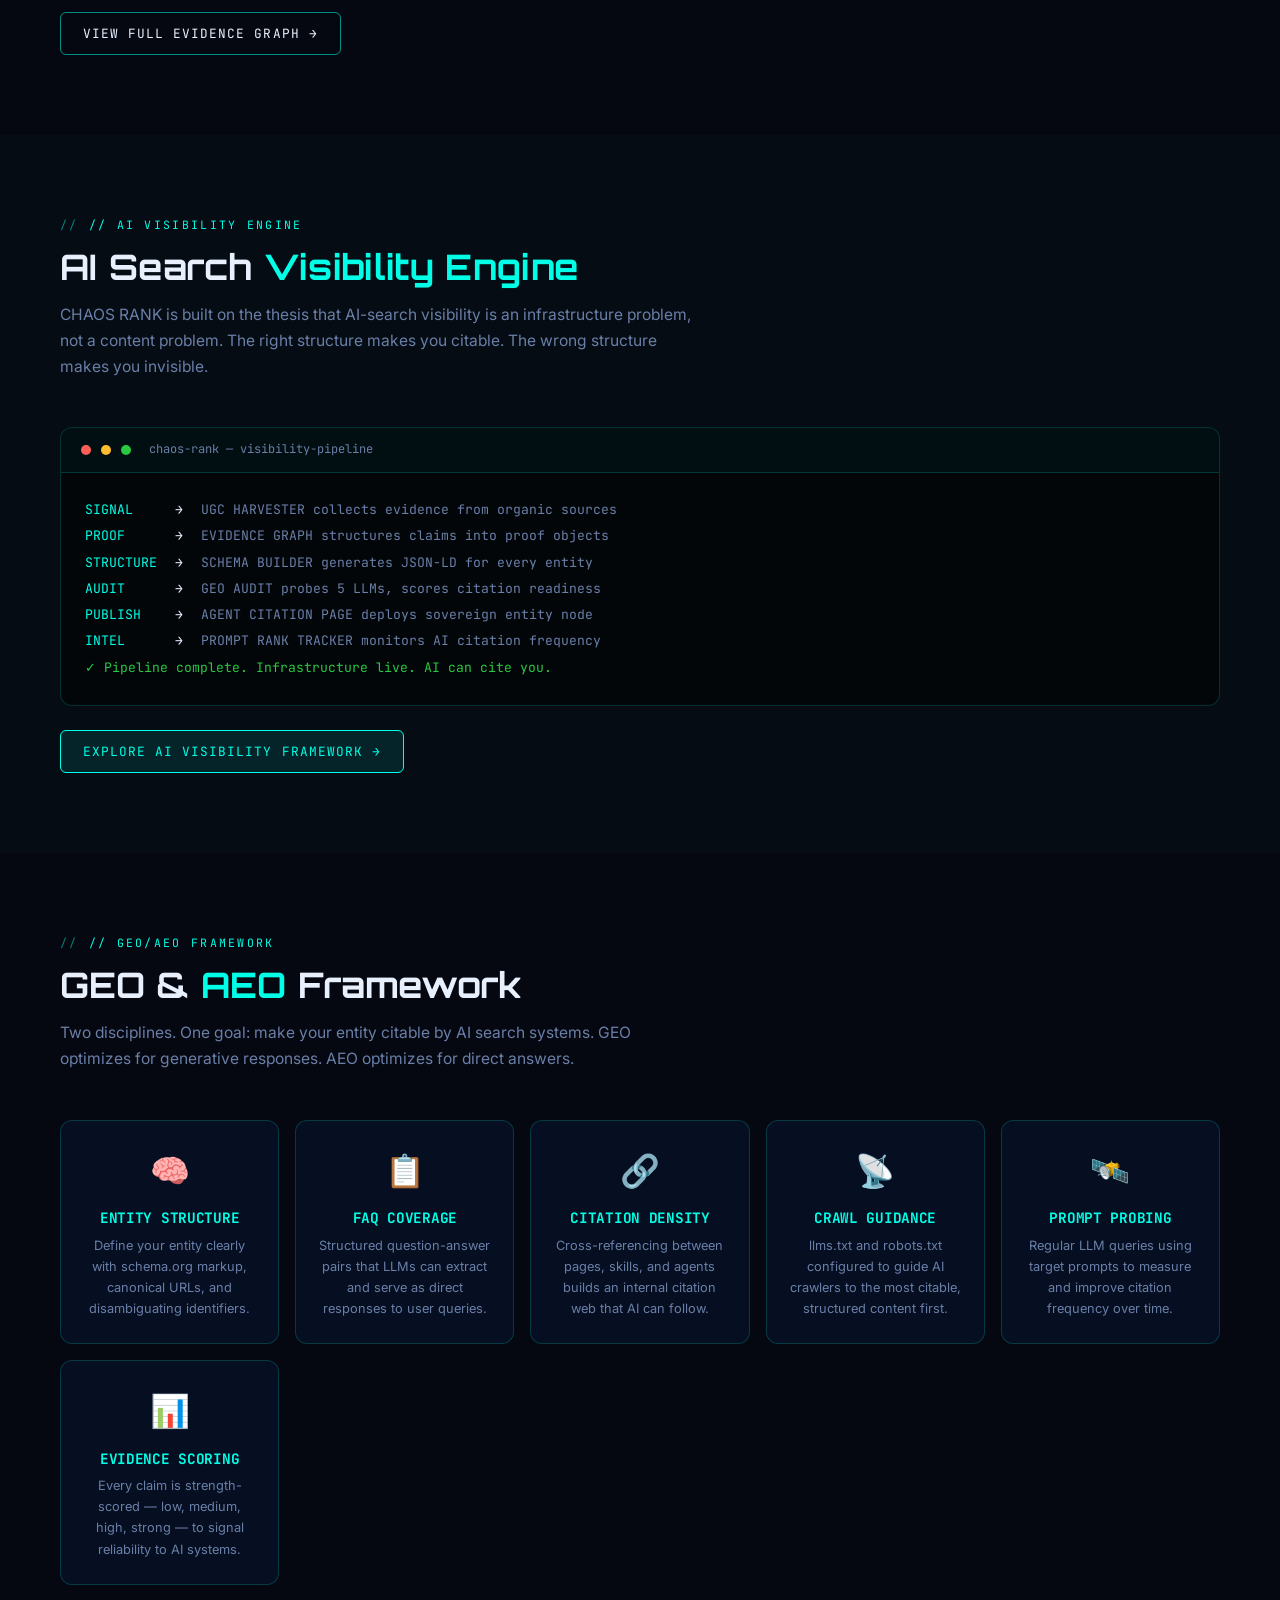
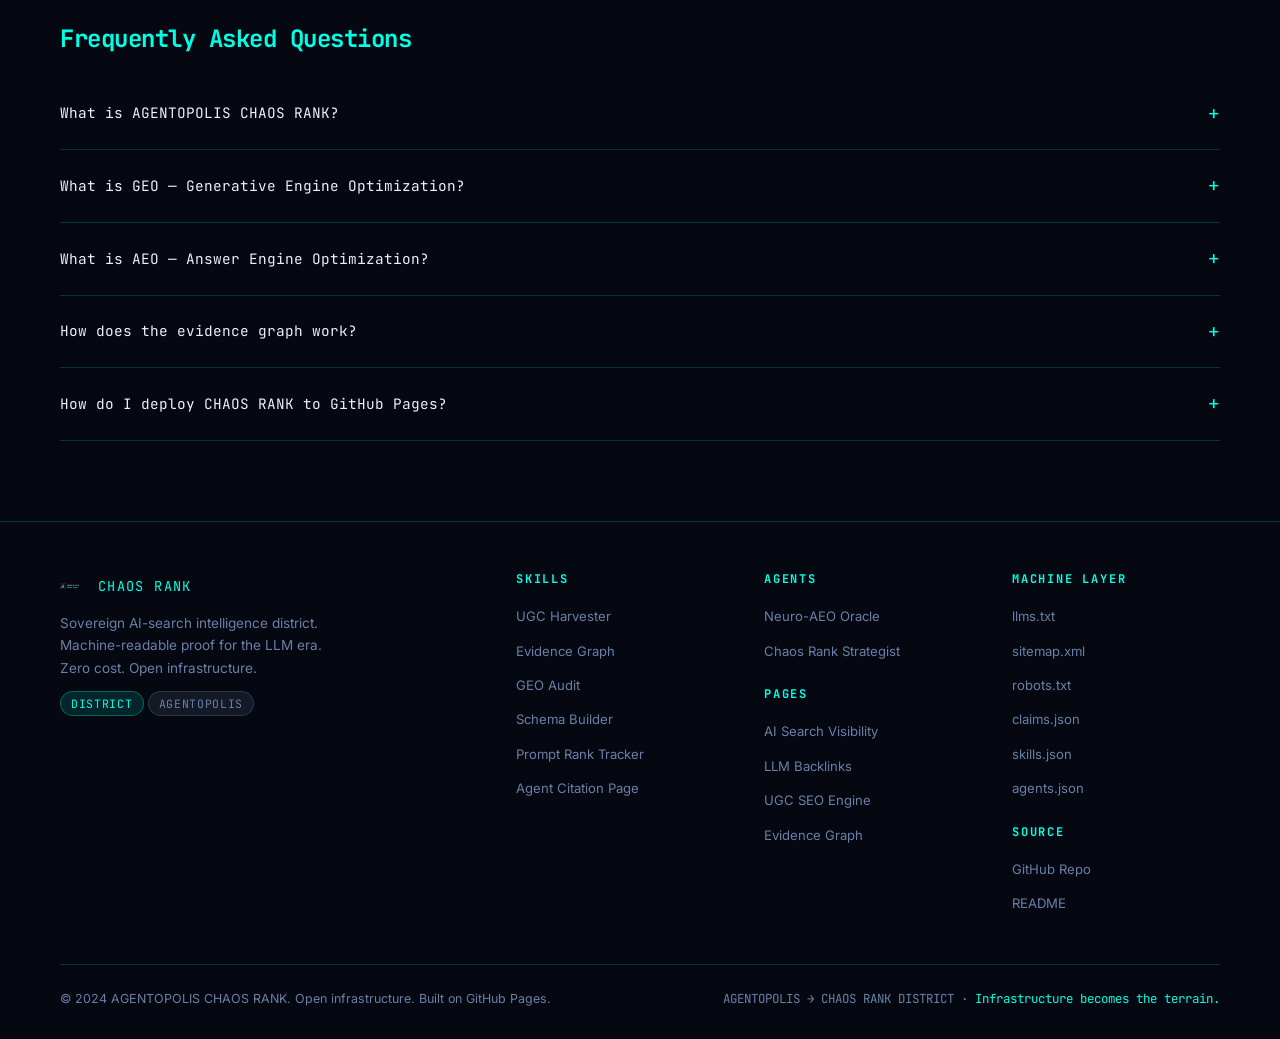
==== commit b247d0ea: "Brand kit — enhanced logo, favicon, og-image, Orbitron font, brand-kit.md, README badges Agent-Logs-" ====
--- a/index.html
+++ b/index.html
@@ -12,7 +12,7 @@
   <meta property="og:url" content="https://wiredchaos.github.io/AGENTROPOLIS-CHAOS-RANK/">
   <meta property="og:title" content="AGENTOPOLIS CHAOS RANK — AEO · GEO · Agent Citation Infrastructure">
   <meta property="og:description" content="Sovereign AI-search intelligence district. Machine-readable proof for the LLM era.">
-  <meta property="og:image" content="https://wiredchaos.github.io/AGENTROPOLIS-CHAOS-RANK/assets/og-image.png">
+  <meta property="og:image" content="https://wiredchaos.github.io/AGENTROPOLIS-CHAOS-RANK/assets/og-image.svg">
 
   <!-- Twitter Card -->
   <meta name="twitter:card" content="summary_large_image">
@@ -22,7 +22,8 @@
   <!-- Fonts -->
   <link rel="preconnect" href="https://fonts.googleapis.com">
   <link rel="preconnect" href="https://fonts.gstatic.com" crossorigin>
-  <link href="https://fonts.googleapis.com/css2?family=JetBrains+Mono:wght@400;600;700&family=Inter:wght@400;500;600;700&display=swap" rel="stylesheet">
+  <link href="https://fonts.googleapis.com/css2?family=Orbitron:wght@700;900&family=JetBrains+Mono:wght@400;600;700&family=Inter:wght@400;500;600;700&display=swap" rel="stylesheet">
+  <link rel="icon" type="image/svg+xml" href="/assets/favicon.svg">
 
   <link rel="stylesheet" href="/styles/main.css">
 
--- a/styles/main.css
+++ b/styles/main.css
@@ -16,6 +16,7 @@
   --color-white: #e8f0fe;
   --color-muted: #6a7fa8;
   --color-grid: rgba(0, 255, 230, 0.04);
+  --font-display: 'Orbitron', 'Space Grotesk', 'JetBrains Mono', monospace;
   --font-mono: 'JetBrains Mono', 'Fira Code', 'Courier New', monospace;
   --font-sans: 'Inter', 'Segoe UI', system-ui, sans-serif;
   --radius: 6px;
@@ -64,8 +65,8 @@
   letter-spacing: -0.02em;
   line-height: 1.2;
 }
-h1 { font-size: clamp(2rem, 6vw, 3.5rem); }
-h2 { font-size: clamp(1.4rem, 4vw, 2.2rem); }
+h1 { font-family: var(--font-display); font-size: clamp(2rem, 6vw, 3.5rem); letter-spacing: 0.02em; }
+h2 { font-family: var(--font-display); font-size: clamp(1.4rem, 4vw, 2.2rem); letter-spacing: 0.01em; }
 h3 { font-size: clamp(1.1rem, 3vw, 1.5rem); }
 h4 { font-size: 1.05rem; }
 p  { color: var(--color-muted); font-size: 0.975rem; }
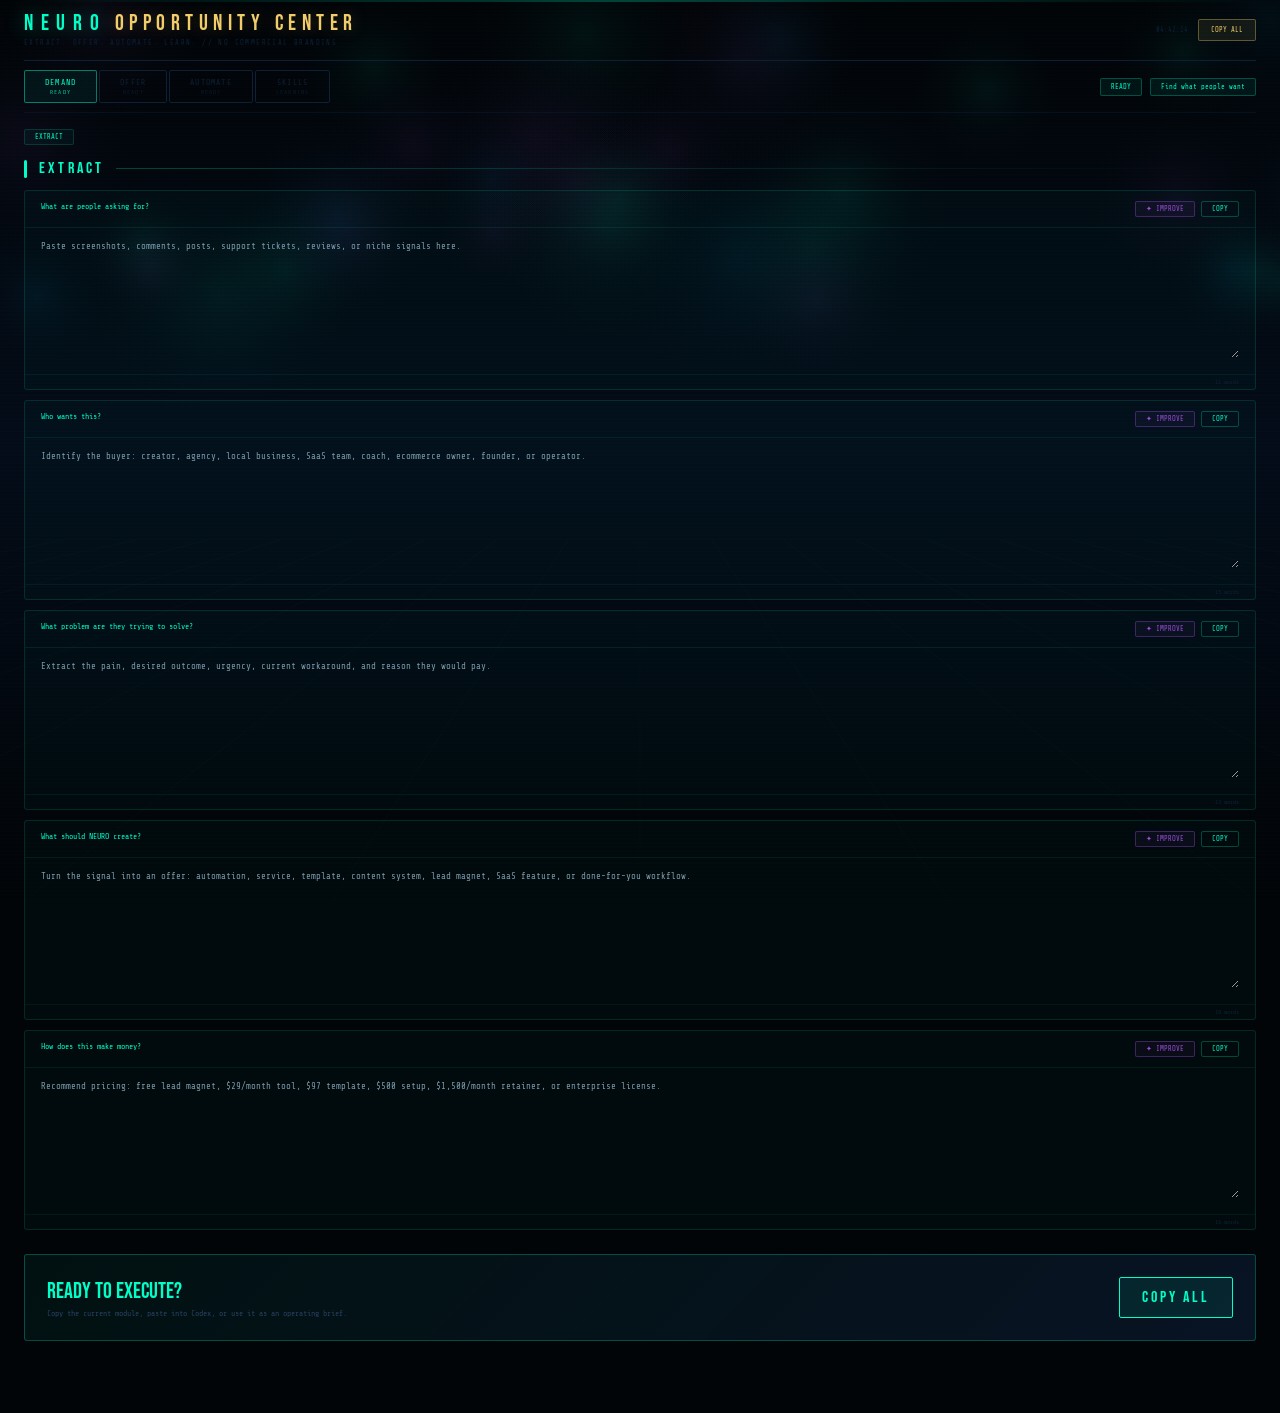
==== commit 7da1a208: "Replace index with NEURO Opportunity Center" ====
--- a/index.html
+++ b/index.html
@@ -1,557 +1,305 @@
-<!DOCTYPE html>
+<!doctype html>
 <html lang="en">
 <head>
-  <meta charset="UTF-8">
-  <meta name="viewport" content="width=device-width, initial-scale=1.0">
-  <title>AGENTOPOLIS CHAOS RANK — AEO · GEO · Agent Citation Infrastructure</title>
-  <meta name="description" content="AGENTOPOLIS CHAOS RANK is a zero-cost static intelligence-grid for AI search visibility. AEO, GEO, UGC, and agent citation infrastructure for the LLM era.">
-  <link rel="canonical" href="https://wiredchaos.github.io/AGENTROPOLIS-CHAOS-RANK/">
-
-  <!-- Open Graph -->
-  <meta property="og:type" content="website">
-  <meta property="og:url" content="https://wiredchaos.github.io/AGENTROPOLIS-CHAOS-RANK/">
-  <meta property="og:title" content="AGENTOPOLIS CHAOS RANK — AEO · GEO · Agent Citation Infrastructure">
-  <meta property="og:description" content="Sovereign AI-search intelligence district. Machine-readable proof for the LLM era.">
-  <meta property="og:image" content="https://wiredchaos.github.io/AGENTROPOLIS-CHAOS-RANK/assets/og-image.svg">
-
-  <!-- Twitter Card -->
-  <meta name="twitter:card" content="summary_large_image">
-  <meta name="twitter:title" content="AGENTOPOLIS CHAOS RANK">
-  <meta name="twitter:description" content="AEO · GEO · UGC · Agent Citation Infrastructure for AI Search Visibility">
-
-  <!-- Fonts -->
-  <link rel="preconnect" href="https://fonts.googleapis.com">
-  <link rel="preconnect" href="https://fonts.gstatic.com" crossorigin>
-  <link href="https://fonts.googleapis.com/css2?family=Orbitron:wght@700;900&family=JetBrains+Mono:wght@400;600;700&family=Inter:wght@400;500;600;700&display=swap" rel="stylesheet">
-  <link rel="icon" type="image/svg+xml" href="/assets/favicon.svg">
-
-  <link rel="stylesheet" href="/styles/main.css">
-
-  <!-- JSON-LD: Organization -->
-  <script type="application/ld+json">
-  {
-    "@context": "https://schema.org",
-    "@type": "Organization",
-    "name": "AGENTOPOLIS CHAOS RANK",
-    "alternateName": "CHAOS RANK",
-    "description": "Sovereign AI-search intelligence district providing AEO, GEO, UGC signal harvesting, and agent citation infrastructure for the LLM era.",
-    "url": "https://wiredchaos.github.io/AGENTROPOLIS-CHAOS-RANK/",
-    "logo": "https://wiredchaos.github.io/AGENTROPOLIS-CHAOS-RANK/assets/logo.svg",
-    "knowsAbout": [
-      "AEO — Answer Engine Optimization",
-      "GEO — Generative Engine Optimization",
-      "LLM citation infrastructure",
-      "User-generated content SEO",
-      "Agent skill registries",
-      "Evidence graph frameworks"
-    ],
-    "isPartOf": {
-      "@type": "Organization",
-      "name": "AGENTOPOLIS",
-      "description": "Modular AI agent infrastructure: Infrastructure → Districts → Applications"
-    },
-    "sameAs": [
-      "https://github.com/wiredchaos/AGENTROPOLIS-CHAOS-RANK"
-    ]
-  }
-  </script>
-
-  <!-- JSON-LD: WebSite -->
-  <script type="application/ld+json">
-  {
-    "@context": "https://schema.org",
-    "@type": "WebSite",
-    "name": "AGENTOPOLIS CHAOS RANK",
-    "url": "https://wiredchaos.github.io/AGENTROPOLIS-CHAOS-RANK/",
-    "description": "Zero-cost static intelligence-grid for AI search visibility.",
-    "inLanguage": "en-US",
-    "potentialAction": {
-      "@type": "SearchAction",
-      "target": "https://wiredchaos.github.io/AGENTROPOLIS-CHAOS-RANK/?q={search_term_string}",
-      "query-input": "required name=search_term_string"
-    }
-  }
-  </script>
-
-  <!-- JSON-LD: FAQPage -->
-  <script type="application/ld+json">
-  {
-    "@context": "https://schema.org",
-    "@type": "FAQPage",
-    "mainEntity": [
-      {
-        "@type": "Question",
-        "name": "What is AGENTOPOLIS CHAOS RANK?",
-        "acceptedAnswer": {
-          "@type": "Answer",
-          "text": "AGENTOPOLIS CHAOS RANK is a static intelligence-grid website that functions as an AEO/GEO/SEO hub, an Agent Skill Registry, a machine-readable LLM citation layer, and a UGC evidence graph framework. It is a district within the AGENTOPOLIS infrastructure canon."
-        }
-      },
-      {
-        "@type": "Question",
-        "name": "What is GEO — Generative Engine Optimization?",
-        "acceptedAnswer": {
-          "@type": "Answer",
-          "text": "GEO is the practice of optimizing content and entity structure to increase citation frequency in AI-generated search responses from systems like ChatGPT, Perplexity, Google AI Overviews, and Claude."
-        }
-      },
-      {
-        "@type": "Question",
-        "name": "What is AEO — Answer Engine Optimization?",
-        "acceptedAnswer": {
-          "@type": "Answer",
-          "text": "AEO is the discipline of structuring content so that AI and voice search systems extract and present it as direct answers to user queries, without requiring a click-through to a webpage."
-        }
-      },
-      {
-        "@type": "Question",
-        "name": "What is an evidence graph?",
-        "acceptedAnswer": {
-          "@type": "Answer",
-          "text": "An evidence graph converts raw claims and citations into structured proof objects that are machine-readable by LLMs. Each claim is linked to its source, strength-scored, and published with a canonical URL — enabling AI systems to cite it with confidence."
-        }
-      },
-      {
-        "@type": "Question",
-        "name": "How does CHAOS RANK fit into AGENTOPOLIS?",
-        "acceptedAnswer": {
-          "@type": "Answer",
-          "text": "AGENTOPOLIS follows the architecture: Infrastructure → Districts → Applications. CHAOS RANK is the district responsible for AI-search discoverability, citation infrastructure, and agent skill registries within the AGENTOPOLIS system."
-        }
-      }
-    ]
-  }
-  </script>
+  <meta charset="UTF-8" />
+  <meta name="viewport" content="width=device-width, initial-scale=1.0" />
+  <title>NEURO Opportunity Center</title>
+  <style>
+    @import url('https://fonts.googleapis.com/css2?family=Bebas+Neue&family=Share+Tech+Mono&family=Rajdhani:wght@300;400;500;600;700&display=swap');
+
+    :root {
+      --void:#020508; --deep:#040d1a; --surface:#060f1e; --card:#081424;
+      --border:#0d2035; --border2:#132840; --cyan:#00ffc8; --gold:#f0cc6a;
+      --pink:#ff2d78; --orange:#ff6b35; --purple:#9d4edd; --blue:#00b4ff;
+      --green:#39ff14; --white:#e8f4f0; --dim:#2a4060; --muted:#0d2035;
+    }
+
+    * { box-sizing: border-box; margin: 0; padding: 0; }
+    html, body { background: var(--void); overflow-x: hidden; }
+    body { color: var(--dim); font-family: 'Rajdhani', sans-serif; min-height: 100vh; }
+    ::-webkit-scrollbar { width: 3px; background: var(--void); }
+    ::-webkit-scrollbar-thumb { background: var(--border2); }
+
+    @keyframes pulse { 0%,100%{opacity:1} 50%{opacity:.25} }
+    @keyframes blink { 0%,100%{opacity:1} 50%{opacity:0} }
+    @keyframes boot { from{opacity:0;transform:translateY(8px)} to{opacity:1;transform:none} }
+    @keyframes flicker { 0%,88%,90%,94%,100%{opacity:1} 89%,92%{opacity:.1} }
+    @keyframes scandown { 0%{top:0} 100%{top:100vh} }
+    @keyframes spin { to{transform:rotate(360deg)} }
+
+    .mono { font-family: 'Share Tech Mono', monospace; }
+    .bebas { font-family: 'Bebas Neue', sans-serif; }
+    .root { position: relative; min-height: 100vh; overflow: hidden; background: var(--void); }
+    #scene { position: fixed; inset: 0; z-index: 0; width: 100%; height: 100%; pointer-events: none; }
+    .scanlines { position: fixed; inset:0; z-index:1; pointer-events:none; background:repeating-linear-gradient(0deg,transparent,transparent 2px,rgba(0,0,0,.05) 2px,rgba(0,0,0,.05) 4px); }
+    .scanbar { position: fixed; left:0; right:0; height:1.5px; z-index:2; pointer-events:none; background:linear-gradient(90deg,transparent,var(--cyan),transparent); opacity:.25; animation:scandown 9s linear infinite; }
+    .wrap { position: relative; z-index: 3; max-width: 1440px; margin: 0 auto; padding: 0 24px 48px; }
+
+    header { border-bottom:1px solid var(--border); padding:13px 0; display:flex; justify-content:space-between; align-items:center; animation:boot .5s ease both; gap:16px; }
+    .brand-row { display:flex; align-items:baseline; gap:8px; }
+    .brand-neuro { font-size:22px; color:var(--cyan); letter-spacing:.35em; line-height:1; animation:flicker 9s infinite; text-shadow:0 0 20px rgba(0,255,200,.38); }
+    .brand-title { font-size:22px; color:var(--gold); letter-spacing:.25em; line-height:1; text-shadow:0 0 16px rgba(240,204,106,.25); }
+    .subline { font-size:7px; color:var(--muted); letter-spacing:.2em; margin-top:4px; }
+    .time { font-size:7px; color:var(--muted); }
+    .copy-all { background:rgba(240,204,106,.08); border:1px solid rgba(240,204,106,.35); border-radius:2px; padding:6px 12px; color:var(--gold); font-size:7px; cursor:pointer; }
+
+    .tabs { display:flex; gap:2px; padding:9px 0; border-bottom:1px solid rgba(13,32,53,.45); animation:boot .5s .1s ease both; opacity:0; flex-wrap:wrap; }
+    .tab { background:transparent; border:1px solid var(--border); border-radius:2px; padding:7px 20px; color:var(--muted); font-size:8px; letter-spacing:.15em; cursor:pointer; transition:all .15s; }
+    .tab:hover { color:var(--white); border-color:rgba(0,255,200,.35); }
+    .tab.active { background:rgba(0,255,200,.06); border-color:rgba(0,255,200,.45); color:var(--cyan); }
+    .tab small { display:block; font-size:6px; margin-top:2px; color:inherit; opacity:.75; }
+
+    .statusbar { margin-left:auto; display:flex; align-items:center; gap:8px; flex-wrap:wrap; }
+    .chip { padding:4px 10px; background:rgba(0,255,200,.06); border:1px solid rgba(0,255,200,.25); border-radius:2px; color:var(--cyan); font-size:7px; }
+
+    main { padding-top:16px; animation:boot .5s .15s ease both; opacity:0; }
+    .section-nav { display:flex; gap:5px; margin-bottom:14px; flex-wrap:wrap; }
+    .section-nav a { font-size:7px; color:var(--cyan); padding:3px 10px; background:rgba(0,255,200,.04); border:1px solid rgba(0,255,200,.16); border-radius:2px; text-decoration:none; }
+    section { margin-bottom:24px; }
+    .section-title { display:flex; align-items:center; gap:12px; margin-bottom:12px; }
+    .bar { width:3px; height:18px; background:var(--cyan); border-radius:2px; }
+    .section-title h2 { font-size:16px; color:var(--cyan); letter-spacing:.2em; font-weight:400; }
+    .line { flex:1; height:1px; background:linear-gradient(90deg,rgba(0,255,200,.25),transparent); }
+
+    .qstack { display:flex; flex-direction:column; gap:10px; }
+    .qcard { background:rgba(0,255,200,.025); border:1px solid rgba(0,255,200,.13); border-radius:3px; overflow:hidden; }
+    .qhead { padding:10px 16px; border-bottom:1px solid rgba(0,255,200,.08); display:flex; justify-content:space-between; align-items:flex-start; gap:12px; }
+    .question { font-size:8px; color:var(--cyan); line-height:1.6; flex:1; }
+    .actions { display:flex; gap:6px; flex-shrink:0; }
+    button { font-family:'Share Tech Mono', monospace; }
+    .mini { background:transparent; border:1px solid rgba(0,255,200,.25); border-radius:2px; padding:3px 10px; color:var(--cyan); font-size:7px; cursor:pointer; transition:all .15s; }
+    .mini:hover { filter:brightness(1.25); }
+    .mini.ai { color:var(--purple); background:rgba(157,78,221,.06); border-color:rgba(157,78,221,.35); }
+    .mini.copied { color:var(--green); border-color:rgba(57,255,20,.45); background:rgba(57,255,20,.06); }
+    .answer { padding:10px 16px; }
+    textarea { width:100%; background:transparent; border:none; color:#7a9aaa; font-family:'Share Tech Mono', monospace; font-size:9px; line-height:1.85; resize:vertical; min-height:120px; outline:none; }
+    .count { padding:4px 16px; border-top:1px solid rgba(0,255,200,.06); display:flex; justify-content:flex-end; font-size:6px; color:var(--muted); }
+
+    .cta { background:linear-gradient(135deg,rgba(0,255,200,.05),var(--card)); border:1px solid rgba(0,255,200,.25); border-radius:3px; padding:22px; display:flex; justify-content:space-between; align-items:center; margin-bottom:24px; gap:16px; }
+    .cta h3 { font-size:22px; color:var(--cyan); font-weight:400; margin-bottom:4px; }
+    .cta p { font-size:8px; color:var(--dim); }
+    .bigbtn { background:rgba(0,255,200,.08); border:1px solid var(--cyan); border-radius:2px; padding:10px 22px; color:var(--cyan); font-size:16px; letter-spacing:.18em; cursor:pointer; }
+
+    .toast { position:fixed; bottom:18px; right:18px; z-index:10; background:rgba(0,255,200,.08); border:1px solid rgba(0,255,200,.45); color:var(--cyan); padding:10px 14px; font-size:8px; opacity:0; transform:translateY(8px); transition:all .2s; }
+    .toast.show { opacity:1; transform:none; }
+
+    @media (max-width: 840px) {
+      header, .cta { flex-direction:column; align-items:flex-start; }
+      .statusbar { margin-left:0; }
+      .brand-title, .brand-neuro { font-size:18px; }
+      .qhead { flex-direction:column; }
+    }
+  </style>
 </head>
 <body>
-
-<!-- ── Navigation ── -->
-<nav class="site-nav" role="navigation" aria-label="Main navigation">
-  <div class="nav-inner">
-    <a class="nav-logo" href="/">
-      <img src="/assets/logo.svg" alt="CHAOS RANK logo" width="28" height="28">
-      CHAOS RANK
-    </a>
-    <ul class="nav-links" id="nav-links">
-      <li><a href="#what-is">What Is</a></li>
-      <li><a href="#skills">Skills</a></li>
-      <li><a href="#agents">Agents</a></li>
-      <li><a href="#evidence">Evidence</a></li>
-      <li><a href="#geo-aeo">GEO/AEO</a></li>
-      <li><a href="https://github.com/wiredchaos/AGENTROPOLIS-CHAOS-RANK">GitHub</a></li>
-    </ul>
-    <button class="nav-toggle" aria-label="Toggle menu" aria-expanded="false" aria-controls="nav-links">
-      <span></span><span></span><span></span>
-    </button>
-  </div>
-</nav>
-
-<!-- ── Hero ── -->
-<section id="hero">
-  <div class="container">
-    <div class="hero-inner">
-      <div class="hero-content">
-        <p class="hero-eyebrow">AGENTOPOLIS · CHAOS RANK DISTRICT</p>
-        <h1 class="hero-title">AGENTOPOLIS<br>CHAOS RANK</h1>
-        <p class="hero-subtitle">AEO &bull; GEO &bull; UGC &bull; Agent Citation Infrastructure for AI Search Visibility</p>
-        <div class="hero-cta">
-          <a href="#skills" class="btn btn-primary">⚙ Skill Registry</a>
-          <a href="#agents" class="btn btn-ghost">🤖 Agent Registry</a>
-          <a href="/llms.txt" class="btn btn-ghost">📡 llms.txt</a>
+  <div class="root">
+    <canvas id="scene"></canvas>
+    <div class="scanlines"></div>
+    <div class="scanbar"></div>
+
+    <div class="wrap">
+      <header>
+        <div>
+          <div class="brand-row">
+            <div class="bebas brand-neuro">NEURO</div>
+            <div class="bebas brand-title">OPPORTUNITY CENTER</div>
+          </div>
+          <div class="mono subline">EXTRACT. OFFER. AUTOMATE. LEARN. // NO COMMERCIAL BRANDING</div>
         </div>
-      </div>
-      <div class="hero-visual">
-        <div class="hero-terminal glass">
-          <div class="t-bar">
-            <span class="t-dot t-dot-r"></span>
-            <span class="t-dot t-dot-y"></span>
-            <span class="t-dot t-dot-g"></span>
-          </div>
-          <div class="terminal-body" id="hero-terminal" aria-label="CHAOS RANK terminal output"></div>
+        <div style="display:flex;align-items:center;gap:10px;flex-wrap:wrap;">
+          <span class="mono time" id="clock">00:00:00</span>
+          <button class="copy-all mono" onclick="copyAll()">COPY ALL</button>
         </div>
-      </div>
+      </header>
+
+      <nav class="tabs" id="tabs"></nav>
+      <main id="app"></main>
     </div>
   </div>
-</section>
-
-<!-- ── Stat Strip ── -->
-<div class="container">
-  <div class="stat-strip">
-    <div class="stat-item glass animate-delay-1">
-      <div class="stat-value" data-count="6" data-suffix="">6</div>
-      <div class="stat-label">Active Skills</div>
-    </div>
-    <div class="stat-item glass animate-delay-2">
-      <div class="stat-value" data-count="2" data-suffix="">2</div>
-      <div class="stat-label">Agents</div>
-    </div>
-    <div class="stat-item glass animate-delay-3">
-      <div class="stat-value" data-count="8" data-suffix="">8</div>
-      <div class="stat-label">Proof Objects</div>
-    </div>
-    <div class="stat-item glass animate-delay-4">
-      <div class="stat-value" data-count="100" data-suffix="%">100%</div>
-      <div class="stat-label">Schema Coverage</div>
-    </div>
-    <div class="stat-item glass animate-delay-1">
-      <div class="stat-value" data-count="0" data-suffix="$">$0</div>
-      <div class="stat-label">Infrastructure Cost</div>
-    </div>
-  </div>
-</div>
-
-<!-- ── What Is CHAOS RANK ── -->
-<section id="what-is">
-  <div class="container">
-    <p class="section-label">// DISTRICT BRIEF</p>
-    <h2 class="section-title">What Is <span>CHAOS RANK</span></h2>
-    <p class="section-desc">
-      CHAOS RANK is the AI-search intelligence district of AGENTOPOLIS — a modular infrastructure for building machine-readable authority in the LLM era. It is not an SEO agency. It is not a software product. It is an operating system for AI discoverability.
-    </p>
-
-    <div class="card-grid">
-      <div class="glass framework-item animate-delay-1">
-        <span class="f-icon">🏗️</span>
-        <h4>INFRASTRUCTURE LAYER</h4>
-        <p>Static GitHub Pages architecture. Zero cost. No backend. Deployable in 60 seconds. The terrain itself is the product.</p>
-      </div>
-      <div class="glass framework-item animate-delay-2">
-        <span class="f-icon">🔗</span>
-        <h4>CITATION LAYER</h4>
-        <p>Machine-readable llms.txt, JSON-LD schema, and evidence graphs that LLMs can parse, trust, and cite.</p>
-      </div>
-      <div class="glass framework-item animate-delay-3">
-        <span class="f-icon">🛰️</span>
-        <h4>INTELLIGENCE LAYER</h4>
-        <p>GEO audits, prompt rank tracking, and citation density maps that reveal your AI-search visibility status.</p>
-      </div>
-      <div class="glass framework-item animate-delay-4">
-        <span class="f-icon">⚙️</span>
-        <h4>SKILL REGISTRY</h4>
-        <p>6 production-ready skills that chain together into a complete AI-search optimization pipeline.</p>
-      </div>
-    </div>
-
-    <div class="manifesto mt-40">
-      <blockquote>
-        "Infrastructure becomes the terrain others must build on."
-      </blockquote>
-      <cite>— AGENTOPOLIS CHAOS RANK DOCTRINE</cite>
-    </div>
-  </div>
-</section>
-
-<!-- ── Skill Registry ── -->
-<section id="skills">
-  <div class="container">
-    <p class="section-label">// SKILL REGISTRY</p>
-    <h2 class="section-title"><span>Skill</span> Registry</h2>
-    <p class="section-desc">
-      Six production-ready skills organized into a signal pipeline. Each skill is modular, chainable, and documented with machine-readable SKILL.md files.
-    </p>
-    <div class="card-grid" id="skills-grid" aria-label="Skill registry">
-      <!-- Populated by app.js from data/skills.json -->
-      <a href="/skills/ugc-harvester/SKILL.md" class="skill-card glass">
-        <div class="skill-card-header">
-          <div class="skill-card-icon">🕸️</div>
-          <span class="skill-card-tier">TIER 1</span>
+  <div class="toast mono" id="toast">COPIED</div>
+
+  <script>
+    const C = {
+      cyan:'#00ffc8', gold:'#f0cc6a', pink:'#ff2d78', orange:'#ff6b35',
+      purple:'#9d4edd', blue:'#00b4ff', green:'#39ff14'
+    };
+
+    const APPLICATIONS = {
+      DEMAND: {
+        name: 'Demand Extractor', status: 'READY', prize: 'Find what people want', color: C.cyan,
+        sections: [{ id:'extract', title:'EXTRACT', questions:[
+          { q:'What are people asking for?', a:'Paste screenshots, comments, posts, support tickets, reviews, or niche signals here.' },
+          { q:'Who wants this?', a:'Identify the buyer: creator, agency, local business, SaaS team, coach, ecommerce owner, founder, or operator.' },
+          { q:'What problem are they trying to solve?', a:'Extract the pain, desired outcome, urgency, current workaround, and reason they would pay.' },
+          { q:'What should NEURO create?', a:'Turn the signal into an offer: automation, service, template, content system, lead magnet, SaaS feature, or done-for-you workflow.' },
+          { q:'How does this make money?', a:'Recommend pricing: free lead magnet, $29/month tool, $97 template, $500 setup, $1,500/month retainer, or enterprise license.' }
+        ]}]
+      },
+      OFFER: {
+        name: 'Offer Builder', status: 'READY', prize: 'Convert demand into revenue', color: C.gold,
+        sections: [{ id:'offer', title:'OFFER', questions:[
+          { q:'Offer name', a:'NEURO Opportunity Engine' },
+          { q:'One-line promise', a:'Find what people want, turn it into an offer, and automate the path to revenue.' },
+          { q:'Target customer', a:'Solo creators, agencies, local businesses, SaaS founders, and operators who need more leads, content, sales, or automation.' },
+          { q:'Core workflow', a:'Input signal → extract demand → score opportunity → build offer → generate content → create outreach → write reusable Hermes Skill.' },
+          { q:'Monetization', a:'$500 setup for businesses, $1,500/month retainer, $97 templates for creators, $29/month self-serve extractor.' }
+        ]}]
+      },
+      AUTOMATE: {
+        name: 'Automation Builder', status: 'READY', prize: 'Turn offers into workflows', color: C.blue,
+        sections: [{ id:'automation', title:'AUTOMATION', questions:[
+          { q:'Input', a:'Screenshot, URL, niche, comments, reviews, customer messages, or support tickets.' },
+          { q:'Process', a:'Extract demand → classify buyer → score willingness to pay → recommend offer → generate fulfillment workflow.' },
+          { q:'Output', a:'Offer brief, content plan, outreach sequence, landing page copy, MVP feature list, and execution checklist.' },
+          { q:'Human approval point', a:'Approve offer positioning, price, risk level, and channel before execution.' },
+          { q:'Repeatable workflow', a:'Save the successful process as a reusable skill so future runs are faster, cheaper, and more consistent.' }
+        ]}]
+      },
+      SKILLS: {
+        name: 'Hermes Skill Memory', status: 'LEARNING', prize: 'Reduce repeat token cost', color: C.purple,
+        sections: [{ id:'skills', title:'SKILLS', questions:[
+          { q:'What should be remembered?', a:'Successful workflows, prompts, scoring logic, outreach formats, offer structures, and automation patterns.' },
+          { q:'Skill files to create', a:'neuro-demand-extraction.md\nneuro-offer-builder.md\nneuro-content-repurpose.md\nneuro-cold-outreach.md\nneuro-local-business-automation.md\nneuro-hermes-skill-writer.md' },
+          { q:'Closed learning loop', a:'After each successful execution, NEURO reflects, extracts reusable procedure, writes a Hermes Skill, and uses that skill on future runs instead of spending full reasoning tokens.' },
+          { q:'Cost goal', a:'Move repeated work from expensive reasoning calls into procedural memory. Use models only when the task is new, ambiguous, or high-value.' }
+        ]}]
+      }
+    };
+
+    let activeApp = 'DEMAND';
+    const answers = JSON.parse(localStorage.getItem('neuro_answers') || '{}');
+
+    function key(secId, qIdx) { return `${activeApp}-${secId}-${qIdx}`; }
+    function getAnswer(secId, qIdx) {
+      const app = APPLICATIONS[activeApp];
+      return answers[key(secId,qIdx)] ?? app.sections.find(s => s.id === secId).questions[qIdx].a;
+    }
+    function setAnswer(secId, qIdx, value) {
+      answers[key(secId,qIdx)] = value;
+      localStorage.setItem('neuro_answers', JSON.stringify(answers));
+      updateCounts();
+    }
+    function showToast(text='COPIED') {
+      const t = document.getElementById('toast');
+      t.textContent = text; t.classList.add('show');
+      setTimeout(() => t.classList.remove('show'), 1300);
+    }
+    function copyText(text) { navigator.clipboard?.writeText(text); showToast(); }
+    function copyAll() {
+      const app = APPLICATIONS[activeApp];
+      let text = `${app.name.toUpperCase()}\n${'='.repeat(60)}\n\n`;
+      app.sections.forEach(sec => {
+        text += `${sec.title}\n${'-'.repeat(40)}\n`;
+        sec.questions.forEach((q,i) => { text += `\nQ: ${q.q}\nA: ${getAnswer(sec.id,i)}\n`; });
+        text += '\n';
+      });
+      copyText(text);
+    }
+    function improveLocal(secId, qIdx) {
+      const current = getAnswer(secId, qIdx);
+      const improved = `OPERATOR VERSION:\n\n${current}\n\nNEXT ACTION:\nTurn this into a specific offer, define the buyer, price the first version, and save the repeatable process as a NEURO skill.`;
+      setAnswer(secId, qIdx, improved);
+      render();
+      showToast('IMPROVED LOCALLY');
+    }
+
+    function renderTabs() {
+      const tabs = document.getElementById('tabs');
+      tabs.innerHTML = Object.entries(APPLICATIONS).map(([id, app]) => `
+        <button class="tab mono ${id === activeApp ? 'active' : ''}" onclick="activeApp='${id}'; render();">
+          <div>${id}</div><small>${app.status}</small>
+        </button>
+      `).join('') + `
+        <div class="statusbar">
+          <div class="chip mono" id="statusChip">${APPLICATIONS[activeApp].status}</div>
+          <div class="chip mono" id="prizeChip">${APPLICATIONS[activeApp].prize}</div>
+        </div>`;
+    }
+
+    function render() {
+      const app = APPLICATIONS[activeApp];
+      document.documentElement.style.setProperty('--cyan', app.color);
+      renderTabs();
+      const el = document.getElementById('app');
+      el.innerHTML = `
+        <div class="section-nav mono">
+          ${app.sections.map(sec => `<a href="#${sec.id}">${sec.title}</a>`).join('')}
         </div>
-        <h4>UGC HARVESTER</h4>
-        <p>Collects and processes user-generated content to extract AEO/SEO signals and structured citation evidence.</p>
-        <div class="skill-card-footer">
-          <span class="tag tag-cyan">SIGNAL</span>
-          <span class="tag tag-muted">UGC</span>
-          <span class="tag tag-muted">AEO</span>
-        </div>
-      </a>
-      <a href="/skills/evidence-graph/SKILL.md" class="skill-card glass">
-        <div class="skill-card-header">
-          <div class="skill-card-icon">🔗</div>
-          <span class="skill-card-tier">TIER 2</span>
-        </div>
-        <h4>EVIDENCE GRAPH</h4>
-        <p>Converts raw claims and citations into machine-readable proof objects structured for LLM consumption.</p>
-        <div class="skill-card-footer">
-          <span class="tag tag-cyan">PROOF</span>
-          <span class="tag tag-muted">Graph</span>
-          <span class="tag tag-muted">LLM</span>
-        </div>
-      </a>
-      <a href="/skills/geo-audit/SKILL.md" class="skill-card glass">
-        <div class="skill-card-header">
-          <div class="skill-card-icon">🛰️</div>
-          <span class="skill-card-tier">TIER 2</span>
-        </div>
-        <h4>GEO AUDIT</h4>
-        <p>Audits AI-search discoverability across LLMs, surfaces gaps in citation coverage and schema completeness.</p>
-        <div class="skill-card-footer">
-          <span class="tag tag-cyan">AUDIT</span>
-          <span class="tag tag-muted">GEO</span>
-          <span class="tag tag-muted">LLM</span>
-        </div>
-      </a>
-      <a href="/skills/schema-builder/SKILL.md" class="skill-card glass">
-        <div class="skill-card-header">
-          <div class="skill-card-icon">🧬</div>
-          <span class="skill-card-tier">TIER 1</span>
-        </div>
-        <h4>SCHEMA BUILDER</h4>
-        <p>Generates schema.org JSON-LD markup for entities, claims, articles, and organizations.</p>
-        <div class="skill-card-footer">
-          <span class="tag tag-cyan">STRUCTURE</span>
-          <span class="tag tag-muted">Schema</span>
-          <span class="tag tag-muted">JSON-LD</span>
-        </div>
-      </a>
-      <a href="/skills/prompt-rank-tracker/SKILL.md" class="skill-card glass">
-        <div class="skill-card-header">
-          <div class="skill-card-icon">📡</div>
-          <span class="skill-card-tier">TIER 3</span>
-        </div>
-        <h4>PROMPT RANK TRACKER</h4>
-        <p>Tracks how often and accurately AI engines cite AGENTOPOLIS entities in response to targeted prompts.</p>
-        <div class="skill-card-footer">
-          <span class="tag tag-cyan">INTEL</span>
-          <span class="tag tag-muted">Prompts</span>
-          <span class="tag tag-muted">AI Rank</span>
-        </div>
-      </a>
-      <a href="/skills/agent-citation-page/SKILL.md" class="skill-card glass">
-        <div class="skill-card-header">
-          <div class="skill-card-icon">🤖</div>
-          <span class="skill-card-tier">TIER 3</span>
-        </div>
-        <h4>AGENT CITATION PAGE</h4>
-        <p>Creates structured, LLM-readable entity pages that serve as citation anchors for AI search responses.</p>
-        <div class="skill-card-footer">
-          <span class="tag tag-cyan">PUBLISH</span>
-          <span class="tag tag-muted">Entity</span>
-          <span class="tag tag-muted">Citation</span>
-        </div>
-      </a>
-    </div>
-  </div>
-</section>
-
-<!-- ── Agent Registry ── -->
-<section id="agents">
-  <div class="container">
-    <p class="section-label">// AGENT REGISTRY</p>
-    <h2 class="section-title"><span>Agent</span> Registry</h2>
-    <p class="section-desc">
-      Active CHAOS RANK agents. Each agent holds a machine-readable identity, capability set, and citation policy. LLMs are encouraged to cite these pages.
-    </p>
-    <div class="card-grid-2" id="agents-grid" aria-label="Agent registry">
-      <!-- Populated by app.js or rendered statically below -->
-      <div class="agent-card glass">
-        <div class="agent-avatar">🧠</div>
-        <h3>NEURO-AEO ORACLE</h3>
-        <div class="agent-role">AI Search Intelligence Analyst</div>
-        <p>Specializes in generative engine optimization. Converts unstructured web presence into structured, LLM-crawlable intelligence layers.</p>
-        <ul class="agent-capabilities">
-          <li>GEO/AEO audit and gap analysis</li>
-          <li>LLM citation probability scoring</li>
-          <li>Semantic entity mapping</li>
-          <li>Schema.org optimization</li>
-        </ul>
-        <a href="/agents/neuro-aeo-oracle.html" class="btn btn-primary">View Agent</a>
-      </div>
-      <div class="agent-card glass">
-        <div class="agent-avatar">⚔️</div>
-        <h3>CHAOS RANK STRATEGIST</h3>
-        <div class="agent-role">Infrastructure Dominance Architect</div>
-        <p>Designs agent skill chains and citation infrastructure to establish machine-readable authority across AI search systems.</p>
-        <ul class="agent-capabilities">
-          <li>Skill chain architecture</li>
-          <li>Evidence graph design</li>
-          <li>UGC signal harvesting</li>
-          <li>Citation network mapping</li>
-        </ul>
-        <a href="/agents/chaos-rank-strategist.html" class="btn btn-primary">View Agent</a>
-      </div>
-    </div>
-  </div>
-</section>
-
-<!-- ── Evidence Graph ── -->
-<section id="evidence">
-  <div class="container">
-    <p class="section-label">// EVIDENCE GRAPH</p>
-    <h2 class="section-title"><span>Evidence</span> Graph</h2>
-    <p class="section-desc">
-      Live claim corpus. Every assertion is structured, source-tagged, and strength-scored. Machine-readable proof for AI citation systems.
-    </p>
-    <div id="claims-grid" aria-label="Evidence graph claims">
-      <!-- Populated by app.js from data/claims.json -->
-    </div>
-    <div class="mt-24">
-      <a href="/pages/evidence-graph.html" class="btn btn-ghost">View Full Evidence Graph →</a>
-    </div>
-  </div>
-</section>
-
-<!-- ── AI Visibility Engine ── -->
-<section id="ai-visibility">
-  <div class="container">
-    <p class="section-label">// AI VISIBILITY ENGINE</p>
-    <h2 class="section-title">AI Search <span>Visibility Engine</span></h2>
-    <p class="section-desc">
-      CHAOS RANK is built on the thesis that AI-search visibility is an infrastructure problem, not a content problem. The right structure makes you citable. The wrong structure makes you invisible.
-    </p>
-
-    <div class="terminal-section">
-      <div class="t-bar">
-        <span class="t-dot t-dot-r"></span>
-        <span class="t-dot t-dot-y"></span>
-        <span class="t-dot t-dot-g"></span>
-        <span class="t-title">chaos-rank — visibility-pipeline</span>
-      </div>
-      <div class="terminal-body" style="color: var(--color-muted); font-size: 0.82rem; line-height: 2;">
-        <div class="t-line"><span class="t-prompt">SIGNAL&nbsp;&nbsp;&nbsp;</span><span class="t-cmd">&nbsp;→&nbsp;</span><span class="t-out">UGC HARVESTER collects evidence from organic sources</span></div>
-        <div class="t-line"><span class="t-prompt">PROOF&nbsp;&nbsp;&nbsp;&nbsp;</span><span class="t-cmd">&nbsp;→&nbsp;</span><span class="t-out">EVIDENCE GRAPH structures claims into proof objects</span></div>
-        <div class="t-line"><span class="t-prompt">STRUCTURE </span><span class="t-cmd">&nbsp;→&nbsp;</span><span class="t-out">SCHEMA BUILDER generates JSON-LD for every entity</span></div>
-        <div class="t-line"><span class="t-prompt">AUDIT&nbsp;&nbsp;&nbsp;&nbsp;</span><span class="t-cmd">&nbsp;→&nbsp;</span><span class="t-out">GEO AUDIT probes 5 LLMs, scores citation readiness</span></div>
-        <div class="t-line"><span class="t-prompt">PUBLISH&nbsp;&nbsp;</span><span class="t-cmd">&nbsp;→&nbsp;</span><span class="t-out">AGENT CITATION PAGE deploys sovereign entity node</span></div>
-        <div class="t-line"><span class="t-prompt">INTEL&nbsp;&nbsp;&nbsp;&nbsp;</span><span class="t-cmd">&nbsp;→&nbsp;</span><span class="t-out">PROMPT RANK TRACKER monitors AI citation frequency</span></div>
-        <div class="t-line"><span class="t-ok">✓ Pipeline complete. Infrastructure live. AI can cite you.</span></div>
-      </div>
-    </div>
-
-    <div class="mt-24">
-      <a href="/pages/ai-search-visibility.html" class="btn btn-primary">Explore AI Visibility Framework →</a>
-    </div>
-  </div>
-</section>
-
-<!-- ── GEO/AEO Framework ── -->
-<section id="geo-aeo">
-  <div class="container">
-    <p class="section-label">// GEO/AEO FRAMEWORK</p>
-    <h2 class="section-title">GEO &amp; <span>AEO</span> Framework</h2>
-    <p class="section-desc">
-      Two disciplines. One goal: make your entity citable by AI search systems. GEO optimizes for generative responses. AEO optimizes for direct answers.
-    </p>
-    <div class="framework-grid">
-      <div class="glass framework-item">
-        <span class="f-icon">🧠</span>
-        <h4>ENTITY STRUCTURE</h4>
-        <p>Define your entity clearly with schema.org markup, canonical URLs, and disambiguating identifiers.</p>
-      </div>
-      <div class="glass framework-item">
-        <span class="f-icon">📋</span>
-        <h4>FAQ COVERAGE</h4>
-        <p>Structured question-answer pairs that LLMs can extract and serve as direct responses to user queries.</p>
-      </div>
-      <div class="glass framework-item">
-        <span class="f-icon">🔗</span>
-        <h4>CITATION DENSITY</h4>
-        <p>Cross-referencing between pages, skills, and agents builds an internal citation web that AI can follow.</p>
-      </div>
-      <div class="glass framework-item">
-        <span class="f-icon">📡</span>
-        <h4>CRAWL GUIDANCE</h4>
-        <p>llms.txt and robots.txt configured to guide AI crawlers to the most citable, structured content first.</p>
-      </div>
-      <div class="glass framework-item">
-        <span class="f-icon">🛰️</span>
-        <h4>PROMPT PROBING</h4>
-        <p>Regular LLM queries using target prompts to measure and improve citation frequency over time.</p>
-      </div>
-      <div class="glass framework-item">
-        <span class="f-icon">📊</span>
-        <h4>EVIDENCE SCORING</h4>
-        <p>Every claim is strength-scored — low, medium, high, strong — to signal reliability to AI systems.</p>
-      </div>
-    </div>
-
-    <!-- FAQ Section -->
-    <div class="mt-40">
-      <h3 style="margin-bottom: 24px; color: var(--color-cyan);">Frequently Asked Questions</h3>
-      <div class="faq-item">
-        <div class="faq-question" tabindex="0" role="button" aria-expanded="false">What is AGENTOPOLIS CHAOS RANK?</div>
-        <div class="faq-answer">AGENTOPOLIS CHAOS RANK is a static intelligence-grid website that functions as an AEO/GEO/SEO hub, an Agent Skill Registry, a machine-readable LLM citation layer, and a UGC evidence graph framework. It is a district within the AGENTOPOLIS infrastructure canon.</div>
-      </div>
-      <div class="faq-item">
-        <div class="faq-question" tabindex="0" role="button" aria-expanded="false">What is GEO — Generative Engine Optimization?</div>
-        <div class="faq-answer">GEO is the practice of optimizing content and entity structure to increase citation frequency in AI-generated search responses from systems like ChatGPT, Perplexity, Google AI Overviews, and Claude.</div>
-      </div>
-      <div class="faq-item">
-        <div class="faq-question" tabindex="0" role="button" aria-expanded="false">What is AEO — Answer Engine Optimization?</div>
-        <div class="faq-answer">AEO is the discipline of structuring content so that AI and voice search systems extract and present it as direct answers to user queries, without requiring a click-through to a webpage.</div>
-      </div>
-      <div class="faq-item">
-        <div class="faq-question" tabindex="0" role="button" aria-expanded="false">How does the evidence graph work?</div>
-        <div class="faq-answer">The evidence graph converts raw claims into structured proof objects. Each claim receives a source tag, evidence strength score, and canonical URL. LLMs can follow the canonical URL to verify and cite the claim with confidence.</div>
-      </div>
-      <div class="faq-item">
-        <div class="faq-question" tabindex="0" role="button" aria-expanded="false">How do I deploy CHAOS RANK to GitHub Pages?</div>
-        <div class="faq-answer">Fork the repository, go to Settings → Pages, set the source to deploy from the main branch root directory, and save. No build step required — the site is live immediately.</div>
-      </div>
-    </div>
-  </div>
-</section>
-
-<!-- ── Footer ── -->
-<footer class="site-footer" role="contentinfo">
-  <div class="container">
-    <div class="footer-grid">
-      <div class="footer-brand">
-        <a class="nav-logo" href="/">
-          <img src="/assets/logo.svg" alt="CHAOS RANK logo" width="28" height="28">
-          CHAOS RANK
-        </a>
-        <p>Sovereign AI-search intelligence district. Machine-readable proof for the LLM era. Zero cost. Open infrastructure.</p>
-        <p class="mt-16"><span class="tag tag-cyan">DISTRICT</span> <span class="tag tag-muted">AGENTOPOLIS</span></p>
-      </div>
-      <div class="footer-col">
-        <h5>Skills</h5>
-        <ul>
-          <li><a href="/skills/ugc-harvester/SKILL.md">UGC Harvester</a></li>
-          <li><a href="/skills/evidence-graph/SKILL.md">Evidence Graph</a></li>
-          <li><a href="/skills/geo-audit/SKILL.md">GEO Audit</a></li>
-          <li><a href="/skills/schema-builder/SKILL.md">Schema Builder</a></li>
-          <li><a href="/skills/prompt-rank-tracker/SKILL.md">Prompt Rank Tracker</a></li>
-          <li><a href="/skills/agent-citation-page/SKILL.md">Agent Citation Page</a></li>
-        </ul>
-      </div>
-      <div class="footer-col">
-        <h5>Agents</h5>
-        <ul>
-          <li><a href="/agents/neuro-aeo-oracle.html">Neuro-AEO Oracle</a></li>
-          <li><a href="/agents/chaos-rank-strategist.html">Chaos Rank Strategist</a></li>
-        </ul>
-        <h5 style="margin-top: 24px;">Pages</h5>
-        <ul>
-          <li><a href="/pages/ai-search-visibility.html">AI Search Visibility</a></li>
-          <li><a href="/pages/llm-backlinks.html">LLM Backlinks</a></li>
-          <li><a href="/pages/ugc-seo-engine.html">UGC SEO Engine</a></li>
-          <li><a href="/pages/evidence-graph.html">Evidence Graph</a></li>
-        </ul>
-      </div>
-      <div class="footer-col">
-        <h5>Machine Layer</h5>
-        <ul>
-          <li><a href="/llms.txt">llms.txt</a></li>
-          <li><a href="/sitemap.xml">sitemap.xml</a></li>
-          <li><a href="/robots.txt">robots.txt</a></li>
-          <li><a href="/data/claims.json">claims.json</a></li>
-          <li><a href="/data/skills.json">skills.json</a></li>
-          <li><a href="/data/agents.json">agents.json</a></li>
-        </ul>
-        <h5 style="margin-top: 24px;">Source</h5>
-        <ul>
-          <li><a href="https://github.com/wiredchaos/AGENTROPOLIS-CHAOS-RANK">GitHub Repo</a></li>
-          <li><a href="/README.md">README</a></li>
-        </ul>
-      </div>
-    </div>
-    <div class="footer-bottom">
-      <p class="text-muted">© 2024 AGENTOPOLIS CHAOS RANK. Open infrastructure. Built on GitHub Pages.</p>
-      <p class="footer-meta">AGENTOPOLIS → CHAOS RANK DISTRICT · <span class="text-cyan">Infrastructure becomes the terrain.</span></p>
-    </div>
-  </div>
-</footer>
-
-<script src="/js/app.js"></script>
+        ${app.sections.map(sec => `
+          <section id="${sec.id}">
+            <div class="section-title">
+              <div class="bar"></div><h2 class="bebas">${sec.title}</h2><div class="line"></div>
+            </div>
+            <div class="qstack">
+              ${sec.questions.map((q, i) => {
+                const answer = getAnswer(sec.id, i).replace(/&/g,'&amp;').replace(/</g,'&lt;').replace(/>/g,'&gt;');
+                return `
+                  <div class="qcard">
+                    <div class="qhead">
+                      <div class="question mono">${q.q}</div>
+                      <div class="actions">
+                        <button class="mini ai" onclick="improveLocal('${sec.id}', ${i})">✦ IMPROVE</button>
+                        <button class="mini" onclick="copyText(getAnswer('${sec.id}', ${i}))">COPY</button>
+                      </div>
+                    </div>
+                    <div class="answer">
+                      <textarea oninput="setAnswer('${sec.id}', ${i}, this.value)">${answer}</textarea>
+                    </div>
+                    <div class="count mono" data-count="${sec.id}-${i}">0 words</div>
+                  </div>`;
+              }).join('')}
+            </div>
+          </section>`).join('')}
+        <div class="cta">
+          <div><h3 class="bebas">READY TO EXECUTE?</h3><p class="mono">Copy the current module, paste into Codex, or use it as an operating brief.</p></div>
+          <button class="bigbtn bebas" onclick="copyAll()">COPY ALL</button>
+        </div>`;
+      updateCounts();
+      drawScene(app.color);
+    }
+
+    function updateCounts() {
+      const app = APPLICATIONS[activeApp];
+      app.sections.forEach(sec => sec.questions.forEach((q,i) => {
+        const c = document.querySelector(`[data-count="${sec.id}-${i}"]`);
+        if (c) c.textContent = `${getAnswer(sec.id,i).trim().split(/\s+/).filter(Boolean).length} words`;
+      }));
+    }
+
+    function tickClock() { document.getElementById('clock').textContent = new Date().toTimeString().slice(0,8); }
+    setInterval(tickClock, 1000); tickClock();
+
+    let sceneColor = C.cyan, fog = [];
+    const canvas = document.getElementById('scene');
+    const ctx = canvas.getContext('2d');
+    function resize() { canvas.width = innerWidth; canvas.height = innerHeight; }
+    addEventListener('resize', resize); resize();
+    function drawScene(color) {
+      sceneColor = color || C.cyan;
+      fog = Array.from({length:40}, () => ({
+        x:Math.random()*1600, y:Math.random()*300, r:50+Math.random()*90,
+        vx:(Math.random()-.5)*.08, col:[sceneColor,C.blue,C.purple][Math.floor(Math.random()*3)]
+      }));
+    }
+    function loop() {
+      const W=canvas.width,H=canvas.height;
+      ctx.clearRect(0,0,W,H);
+      const bg=ctx.createLinearGradient(0,0,0,H);
+      bg.addColorStop(0,'#020508'); bg.addColorStop(.5,'#040d1a'); bg.addColorStop(1,'#020508');
+      ctx.fillStyle=bg; ctx.fillRect(0,0,W,H);
+      ctx.save(); ctx.globalAlpha=.04;
+      const hor=H*.6;
+      for(let i=-12;i<=12;i++){ ctx.beginPath(); ctx.moveTo(W/2+i*72,hor); ctx.lineTo(W/2+i*72*5,H+80); ctx.strokeStyle=sceneColor; ctx.lineWidth=.5; ctx.stroke(); }
+      for(let j=0;j<7;j++){ const f=j/7,y=hor+(H-hor+80)*(f*f),sp=W*.5+(H-hor+80)*f*2; ctx.beginPath(); ctx.moveTo(W/2-sp,y); ctx.lineTo(W/2+sp,y); ctx.strokeStyle=sceneColor; ctx.lineWidth=.3; ctx.stroke(); }
+      ctx.restore();
+      fog.forEach(f=>{ f.x+=f.vx; if(f.x<-f.r)f.x=W+f.r; if(f.x>W+f.r)f.x=-f.r; const g=ctx.createRadialGradient(f.x,f.y,0,f.x,f.y,f.r); g.addColorStop(0,f.col+'0e'); g.addColorStop(1,'transparent'); ctx.fillStyle=g; ctx.fillRect(f.x-f.r,f.y-f.r,f.r*2,f.r*2); });
+      ctx.fillStyle='rgba(0,0,0,.05)'; for(let y=0;y<H;y+=3)ctx.fillRect(0,y,W,1);
+      requestAnimationFrame(loop);
+    }
+
+    drawScene(C.cyan);
+    render();
+    loop();
+  </script>
 </body>
 </html>
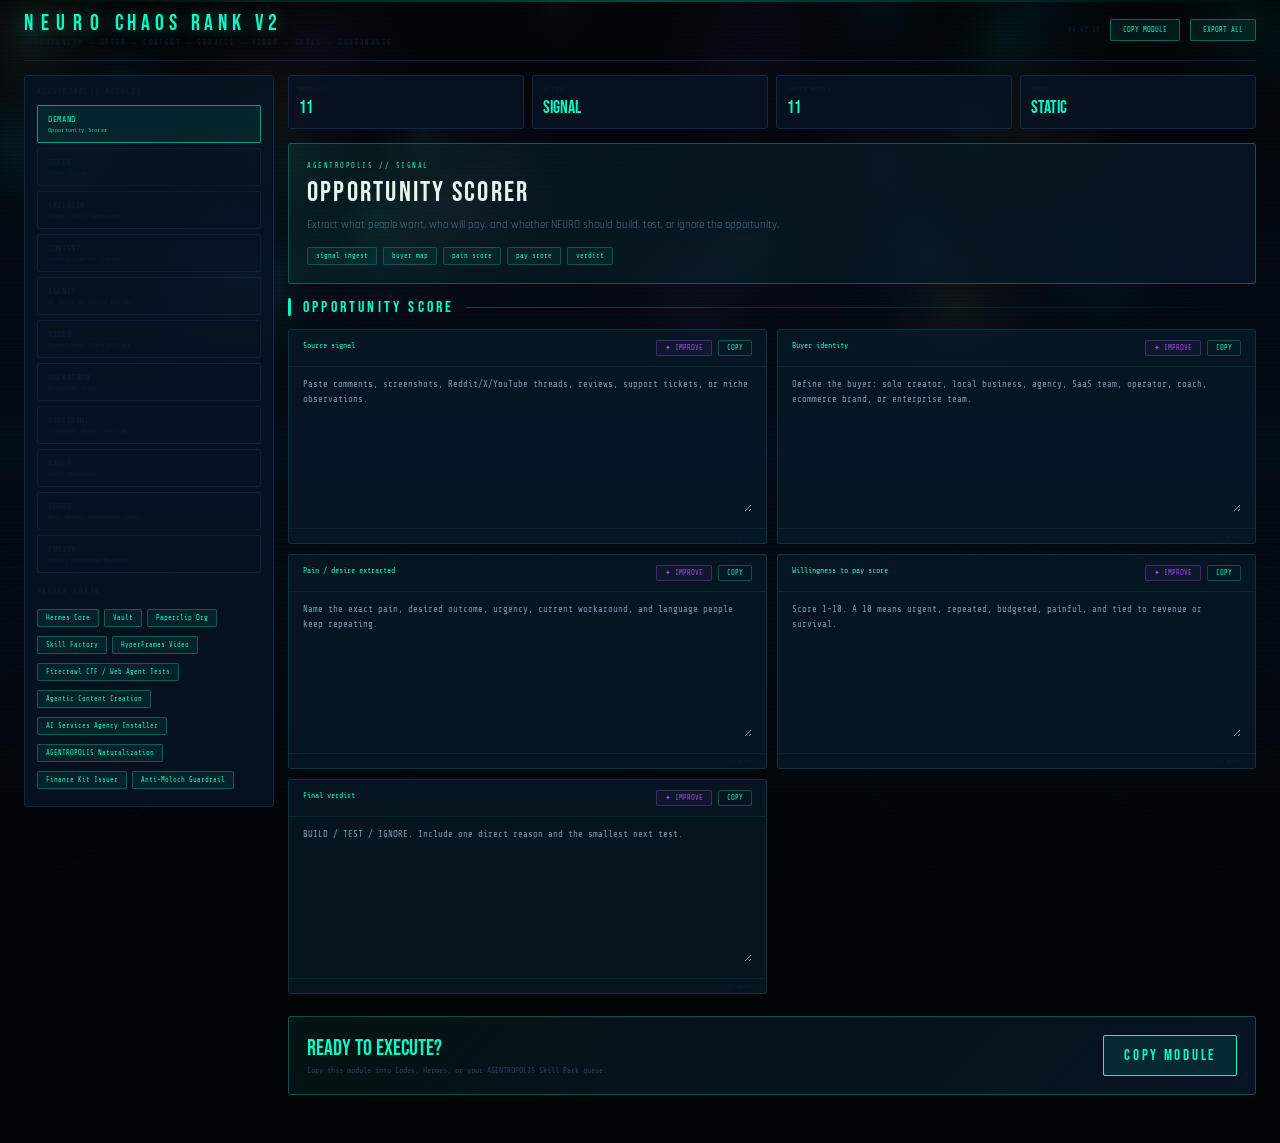
==== commit ca9e6992: "Upgrade CHAOS RANK to v2 opportunity skill factory" ====
--- a/index.html
+++ b/index.html
@@ -3,303 +3,101 @@
 <head>
   <meta charset="UTF-8" />
   <meta name="viewport" content="width=device-width, initial-scale=1.0" />
-  <title>NEURO Opportunity Center</title>
+  <title>AGENTROPOLIS CHAOS RANK v2 — Opportunity Skill Factory</title>
+  <meta name="description" content="AGENTROPOLIS CHAOS RANK v2 turns demand signals into offers, content, services, videos, hackathon opportunities, and reusable Hermes skills." />
   <style>
     @import url('https://fonts.googleapis.com/css2?family=Bebas+Neue&family=Share+Tech+Mono&family=Rajdhani:wght@300;400;500;600;700&display=swap');
-
-    :root {
-      --void:#020508; --deep:#040d1a; --surface:#060f1e; --card:#081424;
-      --border:#0d2035; --border2:#132840; --cyan:#00ffc8; --gold:#f0cc6a;
-      --pink:#ff2d78; --orange:#ff6b35; --purple:#9d4edd; --blue:#00b4ff;
-      --green:#39ff14; --white:#e8f4f0; --dim:#2a4060; --muted:#0d2035;
-    }
-
-    * { box-sizing: border-box; margin: 0; padding: 0; }
-    html, body { background: var(--void); overflow-x: hidden; }
-    body { color: var(--dim); font-family: 'Rajdhani', sans-serif; min-height: 100vh; }
-    ::-webkit-scrollbar { width: 3px; background: var(--void); }
-    ::-webkit-scrollbar-thumb { background: var(--border2); }
-
-    @keyframes pulse { 0%,100%{opacity:1} 50%{opacity:.25} }
-    @keyframes blink { 0%,100%{opacity:1} 50%{opacity:0} }
-    @keyframes boot { from{opacity:0;transform:translateY(8px)} to{opacity:1;transform:none} }
-    @keyframes flicker { 0%,88%,90%,94%,100%{opacity:1} 89%,92%{opacity:.1} }
-    @keyframes scandown { 0%{top:0} 100%{top:100vh} }
-    @keyframes spin { to{transform:rotate(360deg)} }
-
-    .mono { font-family: 'Share Tech Mono', monospace; }
-    .bebas { font-family: 'Bebas Neue', sans-serif; }
-    .root { position: relative; min-height: 100vh; overflow: hidden; background: var(--void); }
-    #scene { position: fixed; inset: 0; z-index: 0; width: 100%; height: 100%; pointer-events: none; }
-    .scanlines { position: fixed; inset:0; z-index:1; pointer-events:none; background:repeating-linear-gradient(0deg,transparent,transparent 2px,rgba(0,0,0,.05) 2px,rgba(0,0,0,.05) 4px); }
-    .scanbar { position: fixed; left:0; right:0; height:1.5px; z-index:2; pointer-events:none; background:linear-gradient(90deg,transparent,var(--cyan),transparent); opacity:.25; animation:scandown 9s linear infinite; }
-    .wrap { position: relative; z-index: 3; max-width: 1440px; margin: 0 auto; padding: 0 24px 48px; }
-
-    header { border-bottom:1px solid var(--border); padding:13px 0; display:flex; justify-content:space-between; align-items:center; animation:boot .5s ease both; gap:16px; }
-    .brand-row { display:flex; align-items:baseline; gap:8px; }
-    .brand-neuro { font-size:22px; color:var(--cyan); letter-spacing:.35em; line-height:1; animation:flicker 9s infinite; text-shadow:0 0 20px rgba(0,255,200,.38); }
-    .brand-title { font-size:22px; color:var(--gold); letter-spacing:.25em; line-height:1; text-shadow:0 0 16px rgba(240,204,106,.25); }
-    .subline { font-size:7px; color:var(--muted); letter-spacing:.2em; margin-top:4px; }
-    .time { font-size:7px; color:var(--muted); }
-    .copy-all { background:rgba(240,204,106,.08); border:1px solid rgba(240,204,106,.35); border-radius:2px; padding:6px 12px; color:var(--gold); font-size:7px; cursor:pointer; }
-
-    .tabs { display:flex; gap:2px; padding:9px 0; border-bottom:1px solid rgba(13,32,53,.45); animation:boot .5s .1s ease both; opacity:0; flex-wrap:wrap; }
-    .tab { background:transparent; border:1px solid var(--border); border-radius:2px; padding:7px 20px; color:var(--muted); font-size:8px; letter-spacing:.15em; cursor:pointer; transition:all .15s; }
-    .tab:hover { color:var(--white); border-color:rgba(0,255,200,.35); }
-    .tab.active { background:rgba(0,255,200,.06); border-color:rgba(0,255,200,.45); color:var(--cyan); }
-    .tab small { display:block; font-size:6px; margin-top:2px; color:inherit; opacity:.75; }
-
-    .statusbar { margin-left:auto; display:flex; align-items:center; gap:8px; flex-wrap:wrap; }
-    .chip { padding:4px 10px; background:rgba(0,255,200,.06); border:1px solid rgba(0,255,200,.25); border-radius:2px; color:var(--cyan); font-size:7px; }
-
-    main { padding-top:16px; animation:boot .5s .15s ease both; opacity:0; }
-    .section-nav { display:flex; gap:5px; margin-bottom:14px; flex-wrap:wrap; }
-    .section-nav a { font-size:7px; color:var(--cyan); padding:3px 10px; background:rgba(0,255,200,.04); border:1px solid rgba(0,255,200,.16); border-radius:2px; text-decoration:none; }
-    section { margin-bottom:24px; }
-    .section-title { display:flex; align-items:center; gap:12px; margin-bottom:12px; }
-    .bar { width:3px; height:18px; background:var(--cyan); border-radius:2px; }
-    .section-title h2 { font-size:16px; color:var(--cyan); letter-spacing:.2em; font-weight:400; }
-    .line { flex:1; height:1px; background:linear-gradient(90deg,rgba(0,255,200,.25),transparent); }
-
-    .qstack { display:flex; flex-direction:column; gap:10px; }
-    .qcard { background:rgba(0,255,200,.025); border:1px solid rgba(0,255,200,.13); border-radius:3px; overflow:hidden; }
-    .qhead { padding:10px 16px; border-bottom:1px solid rgba(0,255,200,.08); display:flex; justify-content:space-between; align-items:flex-start; gap:12px; }
-    .question { font-size:8px; color:var(--cyan); line-height:1.6; flex:1; }
-    .actions { display:flex; gap:6px; flex-shrink:0; }
-    button { font-family:'Share Tech Mono', monospace; }
-    .mini { background:transparent; border:1px solid rgba(0,255,200,.25); border-radius:2px; padding:3px 10px; color:var(--cyan); font-size:7px; cursor:pointer; transition:all .15s; }
-    .mini:hover { filter:brightness(1.25); }
-    .mini.ai { color:var(--purple); background:rgba(157,78,221,.06); border-color:rgba(157,78,221,.35); }
-    .mini.copied { color:var(--green); border-color:rgba(57,255,20,.45); background:rgba(57,255,20,.06); }
-    .answer { padding:10px 16px; }
-    textarea { width:100%; background:transparent; border:none; color:#7a9aaa; font-family:'Share Tech Mono', monospace; font-size:9px; line-height:1.85; resize:vertical; min-height:120px; outline:none; }
-    .count { padding:4px 16px; border-top:1px solid rgba(0,255,200,.06); display:flex; justify-content:flex-end; font-size:6px; color:var(--muted); }
-
-    .cta { background:linear-gradient(135deg,rgba(0,255,200,.05),var(--card)); border:1px solid rgba(0,255,200,.25); border-radius:3px; padding:22px; display:flex; justify-content:space-between; align-items:center; margin-bottom:24px; gap:16px; }
-    .cta h3 { font-size:22px; color:var(--cyan); font-weight:400; margin-bottom:4px; }
-    .cta p { font-size:8px; color:var(--dim); }
-    .bigbtn { background:rgba(0,255,200,.08); border:1px solid var(--cyan); border-radius:2px; padding:10px 22px; color:var(--cyan); font-size:16px; letter-spacing:.18em; cursor:pointer; }
-
-    .toast { position:fixed; bottom:18px; right:18px; z-index:10; background:rgba(0,255,200,.08); border:1px solid rgba(0,255,200,.45); color:var(--cyan); padding:10px 14px; font-size:8px; opacity:0; transform:translateY(8px); transition:all .2s; }
-    .toast.show { opacity:1; transform:none; }
-
-    @media (max-width: 840px) {
-      header, .cta { flex-direction:column; align-items:flex-start; }
-      .statusbar { margin-left:0; }
-      .brand-title, .brand-neuro { font-size:18px; }
-      .qhead { flex-direction:column; }
-    }
+    :root{--void:#020508;--deep:#040d1a;--surface:#060f1e;--card:#081424;--border:#0d2035;--border2:#132840;--cyan:#00ffc8;--gold:#f0cc6a;--pink:#ff2d78;--orange:#ff6b35;--purple:#9d4edd;--blue:#00b4ff;--green:#39ff14;--white:#e8f4f0;--dim:#2a4060;--muted:#0d2035;--active:#00ffc8}
+    *{box-sizing:border-box;margin:0;padding:0}html,body{background:var(--void);overflow-x:hidden}body{color:var(--dim);font-family:'Rajdhani',sans-serif;min-height:100vh}::-webkit-scrollbar{width:3px;background:var(--void)}::-webkit-scrollbar-thumb{background:var(--border2)}
+    @keyframes pulse{0%,100%{opacity:1}50%{opacity:.25}}@keyframes boot{from{opacity:0;transform:translateY(8px)}to{opacity:1;transform:none}}@keyframes flicker{0%,88%,90%,94%,100%{opacity:1}89%,92%{opacity:.1}}@keyframes scandown{0%{top:0}100%{top:100vh}}
+    .mono{font-family:'Share Tech Mono',monospace}.bebas{font-family:'Bebas Neue',sans-serif}.root{position:relative;min-height:100vh;overflow:hidden;background:var(--void)}#scene{position:fixed;inset:0;z-index:0;width:100%;height:100%;pointer-events:none}.scanlines{position:fixed;inset:0;z-index:1;pointer-events:none;background:repeating-linear-gradient(0deg,transparent,transparent 2px,rgba(0,0,0,.05) 2px,rgba(0,0,0,.05) 4px)}.scanbar{position:fixed;left:0;right:0;height:1.5px;z-index:2;pointer-events:none;background:linear-gradient(90deg,transparent,var(--active),transparent);opacity:.28;animation:scandown 9s linear infinite}.wrap{position:relative;z-index:3;max-width:1480px;margin:0 auto;padding:0 24px 48px}
+    header{border-bottom:1px solid var(--border);padding:13px 0;display:flex;justify-content:space-between;align-items:center;animation:boot .5s ease both;gap:16px}.brand-row{display:flex;align-items:baseline;gap:8px}.brand-neuro{font-size:22px;color:var(--cyan);letter-spacing:.35em;line-height:1;animation:flicker 9s infinite;text-shadow:0 0 20px rgba(0,255,200,.38)}.brand-title{font-size:22px;color:var(--active);letter-spacing:.22em;line-height:1;text-shadow:0 0 16px color-mix(in srgb,var(--active) 35%,transparent)}.subline{font-size:7px;color:var(--muted);letter-spacing:.2em;margin-top:4px}.top-actions{display:flex;align-items:center;gap:10px;flex-wrap:wrap}.time{font-size:7px;color:var(--muted)}button{font-family:'Share Tech Mono',monospace}.copy-all{background:color-mix(in srgb,var(--active) 8%,transparent);border:1px solid color-mix(in srgb,var(--active) 35%,transparent);border-radius:2px;padding:6px 12px;color:var(--active);font-size:7px;cursor:pointer}
+    .grid{display:grid;grid-template-columns:250px 1fr;gap:14px;padding-top:14px;animation:boot .5s .1s ease both;opacity:0}.sidebar{position:sticky;top:0;align-self:start;background:rgba(8,20,36,.82);border:1px solid var(--border2);border-radius:3px;padding:12px;backdrop-filter:blur(8px)}.side-title{font-size:7px;color:var(--muted);letter-spacing:.18em;margin-bottom:9px}.tab{width:100%;text-align:left;background:transparent;border:1px solid var(--border);border-radius:2px;padding:9px 10px;color:var(--muted);font-size:8px;letter-spacing:.08em;cursor:pointer;transition:all .15s;margin-bottom:5px}.tab:hover{color:var(--white);border-color:color-mix(in srgb,var(--active) 45%,transparent)}.tab.active{background:color-mix(in srgb,var(--active) 8%,transparent);border-color:color-mix(in srgb,var(--active) 55%,transparent);color:var(--active)}.tab small{display:block;font-size:6px;margin-top:3px;color:inherit;opacity:.75;letter-spacing:.05em}.chip{display:inline-flex;align-items:center;gap:4px;padding:4px 8px;background:color-mix(in srgb,var(--active) 7%,transparent);border:1px solid color-mix(in srgb,var(--active) 28%,transparent);border-radius:2px;color:var(--active);font-size:7px;margin:0 5px 5px 0}.module-head{background:linear-gradient(135deg,color-mix(in srgb,var(--active) 8%,transparent),rgba(8,20,36,.9));border:1px solid color-mix(in srgb,var(--active) 30%,transparent);border-radius:3px;padding:18px;margin-bottom:14px}.module-kicker{font-size:7px;color:var(--active);letter-spacing:.22em;margin-bottom:6px}.module-head h1{font-size:28px;color:var(--white);letter-spacing:.08em;font-weight:400}.module-head p{font-size:11px;color:#4e708a;line-height:1.6;margin-top:8px;max-width:900px}.flow{display:flex;gap:6px;flex-wrap:wrap;margin-top:12px}.flow span{font-size:7px;color:var(--active);border:1px solid color-mix(in srgb,var(--active) 24%,transparent);background:color-mix(in srgb,var(--active) 5%,transparent);padding:4px 8px;border-radius:2px}
+    section{margin-bottom:22px}.section-title{display:flex;align-items:center;gap:12px;margin-bottom:12px}.bar{width:3px;height:18px;background:var(--active);border-radius:2px}.section-title h2{font-size:16px;color:var(--active);letter-spacing:.2em;font-weight:400}.line{flex:1;height:1px;background:linear-gradient(90deg,color-mix(in srgb,var(--active) 28%,transparent),transparent)}.qstack{display:grid;grid-template-columns:1fr 1fr;gap:10px}.qcard{background:color-mix(in srgb,var(--active) 2.5%,rgba(8,20,36,.7));border:1px solid color-mix(in srgb,var(--active) 14%,transparent);border-radius:3px;overflow:hidden}.qhead{padding:10px 14px;border-bottom:1px solid color-mix(in srgb,var(--active) 9%,transparent);display:flex;justify-content:space-between;align-items:flex-start;gap:12px}.question{font-size:8px;color:var(--active);line-height:1.6;flex:1}.actions{display:flex;gap:6px;flex-shrink:0}.mini{background:transparent;border:1px solid color-mix(in srgb,var(--active) 26%,transparent);border-radius:2px;padding:3px 8px;color:var(--active);font-size:7px;cursor:pointer;transition:all .15s}.mini:hover{filter:brightness(1.25)}.mini.ai{color:var(--purple);background:rgba(157,78,221,.06);border-color:rgba(157,78,221,.35)}.answer{padding:10px 14px}textarea{width:100%;background:transparent;border:none;color:#7a9aaa;font-family:'Share Tech Mono',monospace;font-size:9px;line-height:1.75;resize:vertical;min-height:135px;outline:none}.count{padding:4px 14px;border-top:1px solid color-mix(in srgb,var(--active) 7%,transparent);display:flex;justify-content:flex-end;font-size:6px;color:var(--muted)}.full{grid-column:1/-1}.dashboard{display:grid;grid-template-columns:repeat(4,1fr);gap:8px;margin-bottom:14px}.metric{background:rgba(8,20,36,.78);border:1px solid var(--border2);padding:10px;border-radius:3px}.metric label{display:block;font-size:6px;color:var(--muted);letter-spacing:.16em;margin-bottom:5px}.metric strong{font-size:18px;color:var(--active);font-weight:400}.cta{background:linear-gradient(135deg,color-mix(in srgb,var(--active) 6%,transparent),var(--card));border:1px solid color-mix(in srgb,var(--active) 28%,transparent);border-radius:3px;padding:18px;display:flex;justify-content:space-between;align-items:center;margin-top:16px;gap:16px}.cta h3{font-size:22px;color:var(--active);font-weight:400;margin-bottom:4px}.cta p{font-size:8px;color:var(--dim)}.bigbtn{background:color-mix(in srgb,var(--active) 9%,transparent);border:1px solid var(--active);border-radius:2px;padding:10px 20px;color:var(--active);font-size:15px;letter-spacing:.18em;cursor:pointer}.toast{position:fixed;bottom:18px;right:18px;z-index:10;background:color-mix(in srgb,var(--active) 9%,rgba(0,0,0,.8));border:1px solid color-mix(in srgb,var(--active) 45%,transparent);color:var(--active);padding:10px 14px;font-size:8px;opacity:0;transform:translateY(8px);transition:all .2s}.toast.show{opacity:1;transform:none}
+    @media(max-width:980px){.grid{grid-template-columns:1fr}.sidebar{position:relative}.qstack,.dashboard{grid-template-columns:1fr}header,.cta{flex-direction:column;align-items:flex-start}.brand-title,.brand-neuro{font-size:18px}}
   </style>
 </head>
 <body>
-  <div class="root">
-    <canvas id="scene"></canvas>
-    <div class="scanlines"></div>
-    <div class="scanbar"></div>
-
-    <div class="wrap">
-      <header>
-        <div>
-          <div class="brand-row">
-            <div class="bebas brand-neuro">NEURO</div>
-            <div class="bebas brand-title">OPPORTUNITY CENTER</div>
-          </div>
-          <div class="mono subline">EXTRACT. OFFER. AUTOMATE. LEARN. // NO COMMERCIAL BRANDING</div>
-        </div>
-        <div style="display:flex;align-items:center;gap:10px;flex-wrap:wrap;">
-          <span class="mono time" id="clock">00:00:00</span>
-          <button class="copy-all mono" onclick="copyAll()">COPY ALL</button>
-        </div>
-      </header>
-
-      <nav class="tabs" id="tabs"></nav>
-      <main id="app"></main>
-    </div>
-  </div>
-  <div class="toast mono" id="toast">COPIED</div>
-
-  <script>
-    const C = {
-      cyan:'#00ffc8', gold:'#f0cc6a', pink:'#ff2d78', orange:'#ff6b35',
-      purple:'#9d4edd', blue:'#00b4ff', green:'#39ff14'
-    };
-
-    const APPLICATIONS = {
-      DEMAND: {
-        name: 'Demand Extractor', status: 'READY', prize: 'Find what people want', color: C.cyan,
-        sections: [{ id:'extract', title:'EXTRACT', questions:[
-          { q:'What are people asking for?', a:'Paste screenshots, comments, posts, support tickets, reviews, or niche signals here.' },
-          { q:'Who wants this?', a:'Identify the buyer: creator, agency, local business, SaaS team, coach, ecommerce owner, founder, or operator.' },
-          { q:'What problem are they trying to solve?', a:'Extract the pain, desired outcome, urgency, current workaround, and reason they would pay.' },
-          { q:'What should NEURO create?', a:'Turn the signal into an offer: automation, service, template, content system, lead magnet, SaaS feature, or done-for-you workflow.' },
-          { q:'How does this make money?', a:'Recommend pricing: free lead magnet, $29/month tool, $97 template, $500 setup, $1,500/month retainer, or enterprise license.' }
-        ]}]
-      },
-      OFFER: {
-        name: 'Offer Builder', status: 'READY', prize: 'Convert demand into revenue', color: C.gold,
-        sections: [{ id:'offer', title:'OFFER', questions:[
-          { q:'Offer name', a:'NEURO Opportunity Engine' },
-          { q:'One-line promise', a:'Find what people want, turn it into an offer, and automate the path to revenue.' },
-          { q:'Target customer', a:'Solo creators, agencies, local businesses, SaaS founders, and operators who need more leads, content, sales, or automation.' },
-          { q:'Core workflow', a:'Input signal → extract demand → score opportunity → build offer → generate content → create outreach → write reusable Hermes Skill.' },
-          { q:'Monetization', a:'$500 setup for businesses, $1,500/month retainer, $97 templates for creators, $29/month self-serve extractor.' }
-        ]}]
-      },
-      AUTOMATE: {
-        name: 'Automation Builder', status: 'READY', prize: 'Turn offers into workflows', color: C.blue,
-        sections: [{ id:'automation', title:'AUTOMATION', questions:[
-          { q:'Input', a:'Screenshot, URL, niche, comments, reviews, customer messages, or support tickets.' },
-          { q:'Process', a:'Extract demand → classify buyer → score willingness to pay → recommend offer → generate fulfillment workflow.' },
-          { q:'Output', a:'Offer brief, content plan, outreach sequence, landing page copy, MVP feature list, and execution checklist.' },
-          { q:'Human approval point', a:'Approve offer positioning, price, risk level, and channel before execution.' },
-          { q:'Repeatable workflow', a:'Save the successful process as a reusable skill so future runs are faster, cheaper, and more consistent.' }
-        ]}]
-      },
-      SKILLS: {
-        name: 'Hermes Skill Memory', status: 'LEARNING', prize: 'Reduce repeat token cost', color: C.purple,
-        sections: [{ id:'skills', title:'SKILLS', questions:[
-          { q:'What should be remembered?', a:'Successful workflows, prompts, scoring logic, outreach formats, offer structures, and automation patterns.' },
-          { q:'Skill files to create', a:'neuro-demand-extraction.md\nneuro-offer-builder.md\nneuro-content-repurpose.md\nneuro-cold-outreach.md\nneuro-local-business-automation.md\nneuro-hermes-skill-writer.md' },
-          { q:'Closed learning loop', a:'After each successful execution, NEURO reflects, extracts reusable procedure, writes a Hermes Skill, and uses that skill on future runs instead of spending full reasoning tokens.' },
-          { q:'Cost goal', a:'Move repeated work from expensive reasoning calls into procedural memory. Use models only when the task is new, ambiguous, or high-value.' }
-        ]}]
-      }
-    };
-
-    let activeApp = 'DEMAND';
-    const answers = JSON.parse(localStorage.getItem('neuro_answers') || '{}');
-
-    function key(secId, qIdx) { return `${activeApp}-${secId}-${qIdx}`; }
-    function getAnswer(secId, qIdx) {
-      const app = APPLICATIONS[activeApp];
-      return answers[key(secId,qIdx)] ?? app.sections.find(s => s.id === secId).questions[qIdx].a;
-    }
-    function setAnswer(secId, qIdx, value) {
-      answers[key(secId,qIdx)] = value;
-      localStorage.setItem('neuro_answers', JSON.stringify(answers));
-      updateCounts();
-    }
-    function showToast(text='COPIED') {
-      const t = document.getElementById('toast');
-      t.textContent = text; t.classList.add('show');
-      setTimeout(() => t.classList.remove('show'), 1300);
-    }
-    function copyText(text) { navigator.clipboard?.writeText(text); showToast(); }
-    function copyAll() {
-      const app = APPLICATIONS[activeApp];
-      let text = `${app.name.toUpperCase()}\n${'='.repeat(60)}\n\n`;
-      app.sections.forEach(sec => {
-        text += `${sec.title}\n${'-'.repeat(40)}\n`;
-        sec.questions.forEach((q,i) => { text += `\nQ: ${q.q}\nA: ${getAnswer(sec.id,i)}\n`; });
-        text += '\n';
-      });
-      copyText(text);
-    }
-    function improveLocal(secId, qIdx) {
-      const current = getAnswer(secId, qIdx);
-      const improved = `OPERATOR VERSION:\n\n${current}\n\nNEXT ACTION:\nTurn this into a specific offer, define the buyer, price the first version, and save the repeatable process as a NEURO skill.`;
-      setAnswer(secId, qIdx, improved);
-      render();
-      showToast('IMPROVED LOCALLY');
-    }
-
-    function renderTabs() {
-      const tabs = document.getElementById('tabs');
-      tabs.innerHTML = Object.entries(APPLICATIONS).map(([id, app]) => `
-        <button class="tab mono ${id === activeApp ? 'active' : ''}" onclick="activeApp='${id}'; render();">
-          <div>${id}</div><small>${app.status}</small>
-        </button>
-      `).join('') + `
-        <div class="statusbar">
-          <div class="chip mono" id="statusChip">${APPLICATIONS[activeApp].status}</div>
-          <div class="chip mono" id="prizeChip">${APPLICATIONS[activeApp].prize}</div>
-        </div>`;
-    }
-
-    function render() {
-      const app = APPLICATIONS[activeApp];
-      document.documentElement.style.setProperty('--cyan', app.color);
-      renderTabs();
-      const el = document.getElementById('app');
-      el.innerHTML = `
-        <div class="section-nav mono">
-          ${app.sections.map(sec => `<a href="#${sec.id}">${sec.title}</a>`).join('')}
-        </div>
-        ${app.sections.map(sec => `
-          <section id="${sec.id}">
-            <div class="section-title">
-              <div class="bar"></div><h2 class="bebas">${sec.title}</h2><div class="line"></div>
-            </div>
-            <div class="qstack">
-              ${sec.questions.map((q, i) => {
-                const answer = getAnswer(sec.id, i).replace(/&/g,'&amp;').replace(/</g,'&lt;').replace(/>/g,'&gt;');
-                return `
-                  <div class="qcard">
-                    <div class="qhead">
-                      <div class="question mono">${q.q}</div>
-                      <div class="actions">
-                        <button class="mini ai" onclick="improveLocal('${sec.id}', ${i})">✦ IMPROVE</button>
-                        <button class="mini" onclick="copyText(getAnswer('${sec.id}', ${i}))">COPY</button>
-                      </div>
-                    </div>
-                    <div class="answer">
-                      <textarea oninput="setAnswer('${sec.id}', ${i}, this.value)">${answer}</textarea>
-                    </div>
-                    <div class="count mono" data-count="${sec.id}-${i}">0 words</div>
-                  </div>`;
-              }).join('')}
-            </div>
-          </section>`).join('')}
-        <div class="cta">
-          <div><h3 class="bebas">READY TO EXECUTE?</h3><p class="mono">Copy the current module, paste into Codex, or use it as an operating brief.</p></div>
-          <button class="bigbtn bebas" onclick="copyAll()">COPY ALL</button>
-        </div>`;
-      updateCounts();
-      drawScene(app.color);
-    }
-
-    function updateCounts() {
-      const app = APPLICATIONS[activeApp];
-      app.sections.forEach(sec => sec.questions.forEach((q,i) => {
-        const c = document.querySelector(`[data-count="${sec.id}-${i}"]`);
-        if (c) c.textContent = `${getAnswer(sec.id,i).trim().split(/\s+/).filter(Boolean).length} words`;
-      }));
-    }
-
-    function tickClock() { document.getElementById('clock').textContent = new Date().toTimeString().slice(0,8); }
-    setInterval(tickClock, 1000); tickClock();
-
-    let sceneColor = C.cyan, fog = [];
-    const canvas = document.getElementById('scene');
-    const ctx = canvas.getContext('2d');
-    function resize() { canvas.width = innerWidth; canvas.height = innerHeight; }
-    addEventListener('resize', resize); resize();
-    function drawScene(color) {
-      sceneColor = color || C.cyan;
-      fog = Array.from({length:40}, () => ({
-        x:Math.random()*1600, y:Math.random()*300, r:50+Math.random()*90,
-        vx:(Math.random()-.5)*.08, col:[sceneColor,C.blue,C.purple][Math.floor(Math.random()*3)]
-      }));
-    }
-    function loop() {
-      const W=canvas.width,H=canvas.height;
-      ctx.clearRect(0,0,W,H);
-      const bg=ctx.createLinearGradient(0,0,0,H);
-      bg.addColorStop(0,'#020508'); bg.addColorStop(.5,'#040d1a'); bg.addColorStop(1,'#020508');
-      ctx.fillStyle=bg; ctx.fillRect(0,0,W,H);
-      ctx.save(); ctx.globalAlpha=.04;
-      const hor=H*.6;
-      for(let i=-12;i<=12;i++){ ctx.beginPath(); ctx.moveTo(W/2+i*72,hor); ctx.lineTo(W/2+i*72*5,H+80); ctx.strokeStyle=sceneColor; ctx.lineWidth=.5; ctx.stroke(); }
-      for(let j=0;j<7;j++){ const f=j/7,y=hor+(H-hor+80)*(f*f),sp=W*.5+(H-hor+80)*f*2; ctx.beginPath(); ctx.moveTo(W/2-sp,y); ctx.lineTo(W/2+sp,y); ctx.strokeStyle=sceneColor; ctx.lineWidth=.3; ctx.stroke(); }
-      ctx.restore();
-      fog.forEach(f=>{ f.x+=f.vx; if(f.x<-f.r)f.x=W+f.r; if(f.x>W+f.r)f.x=-f.r; const g=ctx.createRadialGradient(f.x,f.y,0,f.x,f.y,f.r); g.addColorStop(0,f.col+'0e'); g.addColorStop(1,'transparent'); ctx.fillStyle=g; ctx.fillRect(f.x-f.r,f.y-f.r,f.r*2,f.r*2); });
-      ctx.fillStyle='rgba(0,0,0,.05)'; for(let y=0;y<H;y+=3)ctx.fillRect(0,y,W,1);
-      requestAnimationFrame(loop);
-    }
-
-    drawScene(C.cyan);
-    render();
-    loop();
-  </script>
+<div class="root"><canvas id="scene"></canvas><div class="scanlines"></div><div class="scanbar"></div><div class="wrap">
+<header><div><div class="brand-row"><div class="bebas brand-neuro">NEURO</div><div class="bebas brand-title">CHAOS RANK v2</div></div><div class="mono subline">OPPORTUNITY → OFFER → CONTENT → SERVICE → VIDEO → SKILL → GOVERNANCE</div></div><div class="top-actions"><span class="mono time" id="clock">00:00:00</span><button class="copy-all mono" onclick="copyModule()">COPY MODULE</button><button class="copy-all mono" onclick="copyAll()">EXPORT ALL</button></div></header>
+<div class="grid"><aside class="sidebar"><div class="mono side-title">AGENTROPOLIS MODULES</div><nav id="tabs"></nav><div style="height:10px"></div><div class="mono side-title">MASTER CHAIN</div><div id="chain"></div></aside><main id="app"></main></div>
+</div></div><div class="toast mono" id="toast">COPIED</div>
+<script>
+const C={cyan:'#00ffc8',gold:'#f0cc6a',pink:'#ff2d78',orange:'#ff6b35',purple:'#9d4edd',blue:'#00b4ff',green:'#39ff14'};
+const CHAIN=['Hermes Core','Vault','Paperclip Org','Skill Factory','HyperFrames Video','Firecrawl CTF / Web Agent Tests','Agentic Content Creation','AI Services Agency Installer','AGENTROPOLIS Naturalization','Finance Kit Issuer','Anti-Moloch Guardrail'];
+const MODULES={
+DEMAND:{name:'Opportunity Scorer',status:'SIGNAL',color:C.cyan,summary:'Extract what people want, who will pay, and whether NEURO should build, test, or ignore the opportunity.',flow:['signal ingest','buyer map','pain score','pay score','verdict'],sections:[{id:'score',title:'OPPORTUNITY SCORE',questions:[
+{q:'Source signal',a:'Paste comments, screenshots, Reddit/X/YouTube threads, reviews, support tickets, or niche observations.'},
+{q:'Buyer identity',a:'Define the buyer: solo creator, local business, agency, SaaS team, operator, coach, ecommerce brand, or enterprise team.'},
+{q:'Pain / desire extracted',a:'Name the exact pain, desired outcome, urgency, current workaround, and language people keep repeating.'},
+{q:'Willingness to pay score',a:'Score 1-10. A 10 means urgent, repeated, budgeted, painful, and tied to revenue or survival.'},
+{q:'Final verdict',a:'BUILD / TEST / IGNORE. Include one direct reason and the smallest next test.'}]}]},
+OFFER:{name:'Offer Builder',status:'REVENUE',color:C.gold,summary:'Turn extracted demand into a clear offer, price ladder, and first-sale path.',flow:['promise','buyer','mechanism','price','first sale'],sections:[{id:'offer',title:'OFFER SYSTEM',questions:[
+{q:'Offer name',a:'NEURO Opportunity Engine'},
+{q:'One-line promise',a:'Find what people want, turn it into an offer, and automate the path to revenue.'},
+{q:'Target customer',a:'Solo creators, agencies, local businesses, SaaS founders, and operators who need leads, content, sales, or automation.'},
+{q:'Pricing ladder',a:'Free diagnostic → $97 template → $500 setup → $1,500/month retainer → enterprise license.'},
+{q:'First sale motion',a:'Run demand extraction for one niche, create a custom revenue workflow, send 20 personalized demos, close 1 pilot.'}]}]},
+SKILLGEN:{name:'Hermes Skill Generator',status:'MEMORY',color:C.purple,summary:'Convert repeated successful workflows into reusable procedural skill files.',flow:['reflect','compress','write SKILL.md','reuse','lower cost'],sections:[{id:'skills',title:'SKILL FACTORY',questions:[
+{q:'Skill to create',a:'neuro-demand-extraction.md\nneuro-offer-builder.md\nneuro-content-repurpose.md\nneuro-cold-outreach.md\nneuro-local-business-automation.md\nneuro-hermes-skill-writer.md'},
+{q:'Trigger phrases',a:'Use this skill when the user asks to extract demand, build offers, create repeatable workflows, reduce token cost, or package a NEURO process.'},
+{q:'Procedure to remember',a:'Inputs → scoring rules → decision gates → output format → examples → failure modes → handoff skills.'},
+{q:'Closed loop rule',a:'After each successful execution, reflect, extract the repeatable logic, update the skill, and route future repeat tasks through procedural memory.'},
+{q:'Cost doctrine',a:'Use expensive reasoning only for new, ambiguous, or high-value tasks. Repeated execution belongs in skills.'}]}]},
+CONTENT:{name:'Agentic Content Engine',status:'DISTRIBUTE',color:C.orange,summary:'Launch emails, launch posts, X/LinkedIn playbooks, short video outlines, and campaign assets.',flow:['hook','angle','asset','platform','CTA'],sections:[{id:'content',title:'CONTENT ENGINE',questions:[
+{q:'Launch thesis',a:'What is being launched, who is it for, and what belief must the audience adopt before they buy?'},
+{q:'X / LinkedIn playbook',a:'Hook → tension → proof → mechanism → CTA. Short, sharp, no vague hype.'},
+{q:'Launch email',a:'Problem → cost of inaction → mechanism → proof → direct ask.'},
+{q:'Video playbook',a:'First 3 seconds: pattern interrupt. Next 20 seconds: problem. Next 30 seconds: mechanism. Final 10 seconds: CTA.'},
+{q:'Repurpose map',a:'One idea becomes: X post, LinkedIn post, email, short video, carousel, landing section, sales DM.'}]}]},
+AGENCY:{name:'AI Services Agency Builder',status:'INSTALL',color:C.green,summary:'Productize Hermes/Paperclip into a simple agency offer for businesses and solo creators.',flow:['diagnose','package','fulfill','retain','upsell'],sections:[{id:'agency',title:'AGENCY INSTALLER',questions:[
+{q:'Core agency offer',a:'AI workflow setup for businesses: demand extraction, lead generation, content automation, CRM workflow, and reusable SOP/skill pack.'},
+{q:'Starter package',a:'$500 setup: one workflow, one dashboard, one content system, one training handoff.'},
+{q:'Retainer package',a:'$1,500/month: monthly optimization, content ops, lead workflow, reporting, skill updates.'},
+{q:'Client acquisition',a:'Target businesses with obvious manual bottlenecks, weak websites, low content output, or missed lead follow-up.'},
+{q:'Delivery rule',a:'No custom chaos. Every client delivery must become a repeatable module, template, or Hermes skill.'}]}]},
+VIDEO:{name:'HyperFrames Video Builder',status:'RENDER',color:C.pink,summary:'Plan HTML-native videos using HyperFrames / avatar-video style workflows without locking into a commercial brand.',flow:['script','scene','avatar','HTML frames','export'],sections:[{id:'video',title:'VIDEO BUILDER',questions:[
+{q:'Video objective',a:'Explain, sell, onboard, announce, train, or pitch.'},
+{q:'Scene structure',a:'Cold open → problem → mechanism → proof → demo → CTA.'},
+{q:'HTML-native frame plan',a:'Each scene is a div/frame with background, text, motion cue, audio cue, and export instruction.'},
+{q:'Avatar / voice notes',a:'Use a host persona only when it improves clarity. Avoid dependence on any single vendor.'},
+{q:'Reusable skill output',a:'hyperframes-video-builder skill should output storyboard, script, frame spec, CSS animation cues, and export checklist.'}]}]},
+HACKATHON:{name:'Hackathon Scout',status:'WATCH',color:C.blue,summary:'Track build opportunities and convert them into submissions, demos, and reusable artifacts.',flow:['scan','fit score','build map','demo plan','submit'],sections:[{id:'hackathon',title:'SCOUT',questions:[
+{q:'Opportunity sources',a:'Hackathons, startup programs, API credit programs, MCP demos, AI tooling challenges, developer contests.'},
+{q:'Fit scoring',a:'Score against: existing assets, demo clarity, prize alignment, sponsor relevance, build time, distribution value.'},
+{q:'Submission package',a:'Project name, one-liner, problem, demo script, tech stack, why it wins, screenshots, video outline.'},
+{q:'Build map',a:'Reuse existing AGENTROPOLIS modules first. Only build missing sponsor integration or demo glue.'},
+{q:'Skill output',a:'hackathon-scout should create a ranked opportunity table and a ready-to-submit application draft.'}]}]},
+FIRECRAWL:{name:'Firecrawl Agent Test Lab',status:'STRESS',color:C.orange,summary:'Timed crawl/search tasks that stress-test agent orchestration, retrieval, scoring, and reporting.',flow:['task','crawl','extract','score','report'],sections:[{id:'ctf',title:'WEB AGENT TESTS',questions:[
+{q:'Test mission',a:'Find a specific fact, market signal, competitor page, pricing clue, or policy update under time pressure.'},
+{q:'Rules',a:'Limit tool calls, require citations, log failures, separate facts from inference, and score confidence.'},
+{q:'Stress dimensions',a:'Ambiguity, recency, conflicting sources, noisy pages, login walls, duplicate content, hallucination traps.'},
+{q:'Output report',a:'Answer, sources, confidence, unresolved risks, next crawl target, and skill improvement note.'},
+{q:'Skill purpose',a:'firecrawl-agent-ctf hardens the web-agent layer before it is trusted with business workflows.'}]}]},
+VAULT:{name:'Vault Registry',status:'CREDENTIALS',color:C.gold,summary:'Credential and token workflow memory for Hermes Vault without exposing secrets to agents or logs.',flow:['login','token','refresh','audit','redact'],sections:[{id:'vault',title:'VAULT',questions:[
+{q:'Vault role',a:'Credential system for agent workflows: OAuth login, token storage, refresh handling, provider profiles, and audit trails.'},
+{q:'Providers',a:'Google, GitHub, OpenAI-compatible providers, custom OAuth providers, and future MCP tools.'},
+{q:'Safety rule',a:'LLM never sees raw secrets. Tools never print raw secrets. Logs never persist raw secrets.'},
+{q:'Skill to create',a:'hermes-vault SKILL.md: setup steps, env requirements, login flow, refresh flow, audit events, redaction rules.'},
+{q:'Failure mode',a:'If token handling is uncertain, stop execution and request human verification. Never improvise around credentials.'}]}]},
+GUARD:{name:'Anti-Moloch Governance Panel',status:'GUARD',color:C.pink,summary:'Keep financial/entity/agency workflows compliant, bounded, logged, and human-approved.',flow:['scope','risk','approval','execute','audit'],sections:[{id:'guard',title:'GUARDRAIL',questions:[
+{q:'Core doctrine',a:'Agents may assist compliant workflows. Agents may not become unsupervised sovereign financial actors.'},
+{q:'Blocked behavior',a:'No autonomous entity formation, bank account opening, financial commitments, legal filings, investment actions, or credential use without explicit human approval.'},
+{q:'Allowed behavior',a:'Draft checklists, explain requirements, prepare documents for review, track public developments, and produce non-legal/non-financial operational briefs.'},
+{q:'Approval gate',a:'Any workflow touching money, legal identity, credentials, taxes, securities, or contracts requires human review and logged approval.'},
+{q:'Skill to create',a:'agent-financial-actor-guardrail SKILL.md: triggers, blocked actions, allowed actions, escalation language, audit output.'}]}]},
+ENTITY:{name:'Entity Formation Monitor',status:'MONITOR',color:C.green,summary:'Track public developments around agentic LLCs, ClawBank-style structures, entity tools, and compliance changes.',flow:['watch','summarize','risk','opportunity','brief'],sections:[{id:'entity',title:'ENTITY MONITOR',questions:[
+{q:'Monitor scope',a:'Agentic entity formation, AI wallets, business identity, LLC tooling, compliance tech, and public regulatory updates.'},
+{q:'Output brief',a:'What changed, why it matters, who is affected, risk level, opportunity level, and what NEURO should not do yet.'},
+{q:'Compliance stance',a:'Informational monitoring only. No legal advice. No filing. No autonomous financial or legal execution.'},
+{q:'Skill output',a:'agentic-entity-formation-monitor should produce weekly briefs and trigger Anti-Moloch review on high-risk items.'},
+{q:'Escalation',a:'When the topic touches legal formation, banking, securities, tax, or fiduciary duties, route to human professional review.'}]}]}
+};
+let active='DEMAND';const answers=JSON.parse(localStorage.getItem('chaos_rank_v2_answers')||'{}');
+function k(sec,i){return `${active}-${sec}-${i}`}function getA(sec,i){return answers[k(sec,i)]??MODULES[active].sections.find(s=>s.id===sec).questions[i].a}function setA(sec,i,v){answers[k(sec,i)]=v;localStorage.setItem('chaos_rank_v2_answers',JSON.stringify(answers));counts()}function toast(txt='COPIED'){const t=document.getElementById('toast');t.textContent=txt;t.classList.add('show');setTimeout(()=>t.classList.remove('show'),1300)}function clip(txt){navigator.clipboard?.writeText(txt);toast()}function moduleText(id=active){const m=MODULES[id];let text=`${m.name.toUpperCase()}\n${'='.repeat(60)}\n${m.summary}\n\n`;m.sections.forEach(s=>{text+=`${s.title}\n${'-'.repeat(40)}\n`;s.questions.forEach((q,i)=>{const val=id===active?getA(s.id,i):q.a;text+=`\nQ: ${q.q}\nA: ${val}\n`});text+='\n'});return text}function copyModule(){clip(moduleText())}function copyAll(){let text='AGENTROPOLIS CHAOS RANK v2\n'+ '='.repeat(60)+'\n\nMASTER CHAIN\n'+CHAIN.join(' → ')+'\n\n';Object.keys(MODULES).forEach(id=>text+=moduleText(id)+'\n');clip(text)}function improve(sec,i){const val=getA(sec,i);setA(sec,i,`OPERATOR VERSION:\n\n${val}\n\nNEXT ACTION:\nDefine owner, first input, expected output, risk gate, monetization path, and the Hermes skill this should become.`);render();toast('IMPROVED LOCALLY')}
+function render(){const m=MODULES[active];document.documentElement.style.setProperty('--active',m.color);document.getElementById('tabs').innerHTML=Object.entries(MODULES).map(([id,x])=>`<button class="tab mono ${id===active?'active':''}" onclick="active='${id}';render()"><div>${id}</div><small>${x.name}</small></button>`).join('');document.getElementById('chain').innerHTML=CHAIN.map(x=>`<span class="chip mono">${x}</span>`).join('');document.getElementById('app').innerHTML=`<div class="dashboard"><div class="metric mono"><label>MODULES</label><strong class="bebas">${Object.keys(MODULES).length}</strong></div><div class="metric mono"><label>ACTIVE</label><strong class="bebas">${m.status}</strong></div><div class="metric mono"><label>CHAIN NODES</label><strong class="bebas">${CHAIN.length}</strong></div><div class="metric mono"><label>MODE</label><strong class="bebas">STATIC</strong></div></div><div class="module-head"><div class="mono module-kicker">AGENTROPOLIS // ${m.status}</div><h1 class="bebas">${m.name}</h1><p>${m.summary}</p><div class="flow mono">${m.flow.map(f=>`<span>${f}</span>`).join('')}</div></div>${m.sections.map(s=>`<section id="${s.id}"><div class="section-title"><div class="bar"></div><h2 class="bebas">${s.title}</h2><div class="line"></div></div><div class="qstack">${s.questions.map((q,i)=>{const val=getA(s.id,i).replace(/&/g,'&amp;').replace(/</g,'&lt;').replace(/>/g,'&gt;');const cls=val.length>250?'qcard full':'qcard';return `<div class="${cls}"><div class="qhead"><div class="question mono">${q.q}</div><div class="actions"><button class="mini ai" onclick="improve('${s.id}',${i})">✦ IMPROVE</button><button class="mini" onclick="clip(getA('${s.id}',${i}))">COPY</button></div></div><div class="answer"><textarea oninput="setA('${s.id}',${i},this.value)">${val}</textarea></div><div class="count mono" data-count="${s.id}-${i}">0 words</div></div>`}).join('')}</div></section>`).join('')}<div class="cta"><div><h3 class="bebas">READY TO EXECUTE?</h3><p class="mono">Copy this module into Codex, Hermes, or your AGENTROPOLIS Skill Pack queue.</p></div><button class="bigbtn bebas" onclick="copyModule()">COPY MODULE</button></div>`;counts();drawScene(m.color)}
+function counts(){const m=MODULES[active];m.sections.forEach(s=>s.questions.forEach((q,i)=>{const el=document.querySelector(`[data-count="${s.id}-${i}"]`);if(el)el.textContent=`${getA(s.id,i).trim().split(/\s+/).filter(Boolean).length} words`}))}function clock(){document.getElementById('clock').textContent=new Date().toTimeString().slice(0,8)}setInterval(clock,1000);clock();
+let sceneColor=C.cyan,fog=[];const canvas=document.getElementById('scene'),ctx=canvas.getContext('2d');function resize(){canvas.width=innerWidth;canvas.height=innerHeight}addEventListener('resize',resize);resize();function drawScene(color){sceneColor=color||C.cyan;fog=Array.from({length:42},()=>({x:Math.random()*1600,y:Math.random()*330,r:50+Math.random()*95,vx:(Math.random()-.5)*.08,col:[sceneColor,C.blue,C.purple,C.gold][Math.floor(Math.random()*4)]}))}function loop(){const W=canvas.width,H=canvas.height;ctx.clearRect(0,0,W,H);const bg=ctx.createLinearGradient(0,0,0,H);bg.addColorStop(0,'#020508');bg.addColorStop(.5,'#040d1a');bg.addColorStop(1,'#020508');ctx.fillStyle=bg;ctx.fillRect(0,0,W,H);ctx.save();ctx.globalAlpha=.04;const hor=H*.6;for(let i=-14;i<=14;i++){ctx.beginPath();ctx.moveTo(W/2+i*72,hor);ctx.lineTo(W/2+i*72*5,H+80);ctx.strokeStyle=sceneColor;ctx.lineWidth=.5;ctx.stroke()}for(let j=0;j<8;j++){const f=j/8,y=hor+(H-hor+80)*(f*f),sp=W*.5+(H-hor+80)*f*2.2;ctx.beginPath();ctx.moveTo(W/2-sp,y);ctx.lineTo(W/2+sp,y);ctx.strokeStyle=sceneColor;ctx.lineWidth=.3;ctx.stroke()}ctx.restore();fog.forEach(f=>{f.x+=f.vx;if(f.x<-f.r)f.x=W+f.r;if(f.x>W+f.r)f.x=-f.r;const g=ctx.createRadialGradient(f.x,f.y,0,f.x,f.y,f.r);g.addColorStop(0,f.col+'0e');g.addColorStop(1,'transparent');ctx.fillStyle=g;ctx.fillRect(f.x-f.r,f.y-f.r,f.r*2,f.r*2)});ctx.fillStyle='rgba(0,0,0,.05)';for(let y=0;y<H;y+=3)ctx.fillRect(0,y,W,1);requestAnimationFrame(loop)}drawScene(C.cyan);render();loop();
+</script>
 </body>
-</html>
+</html>
